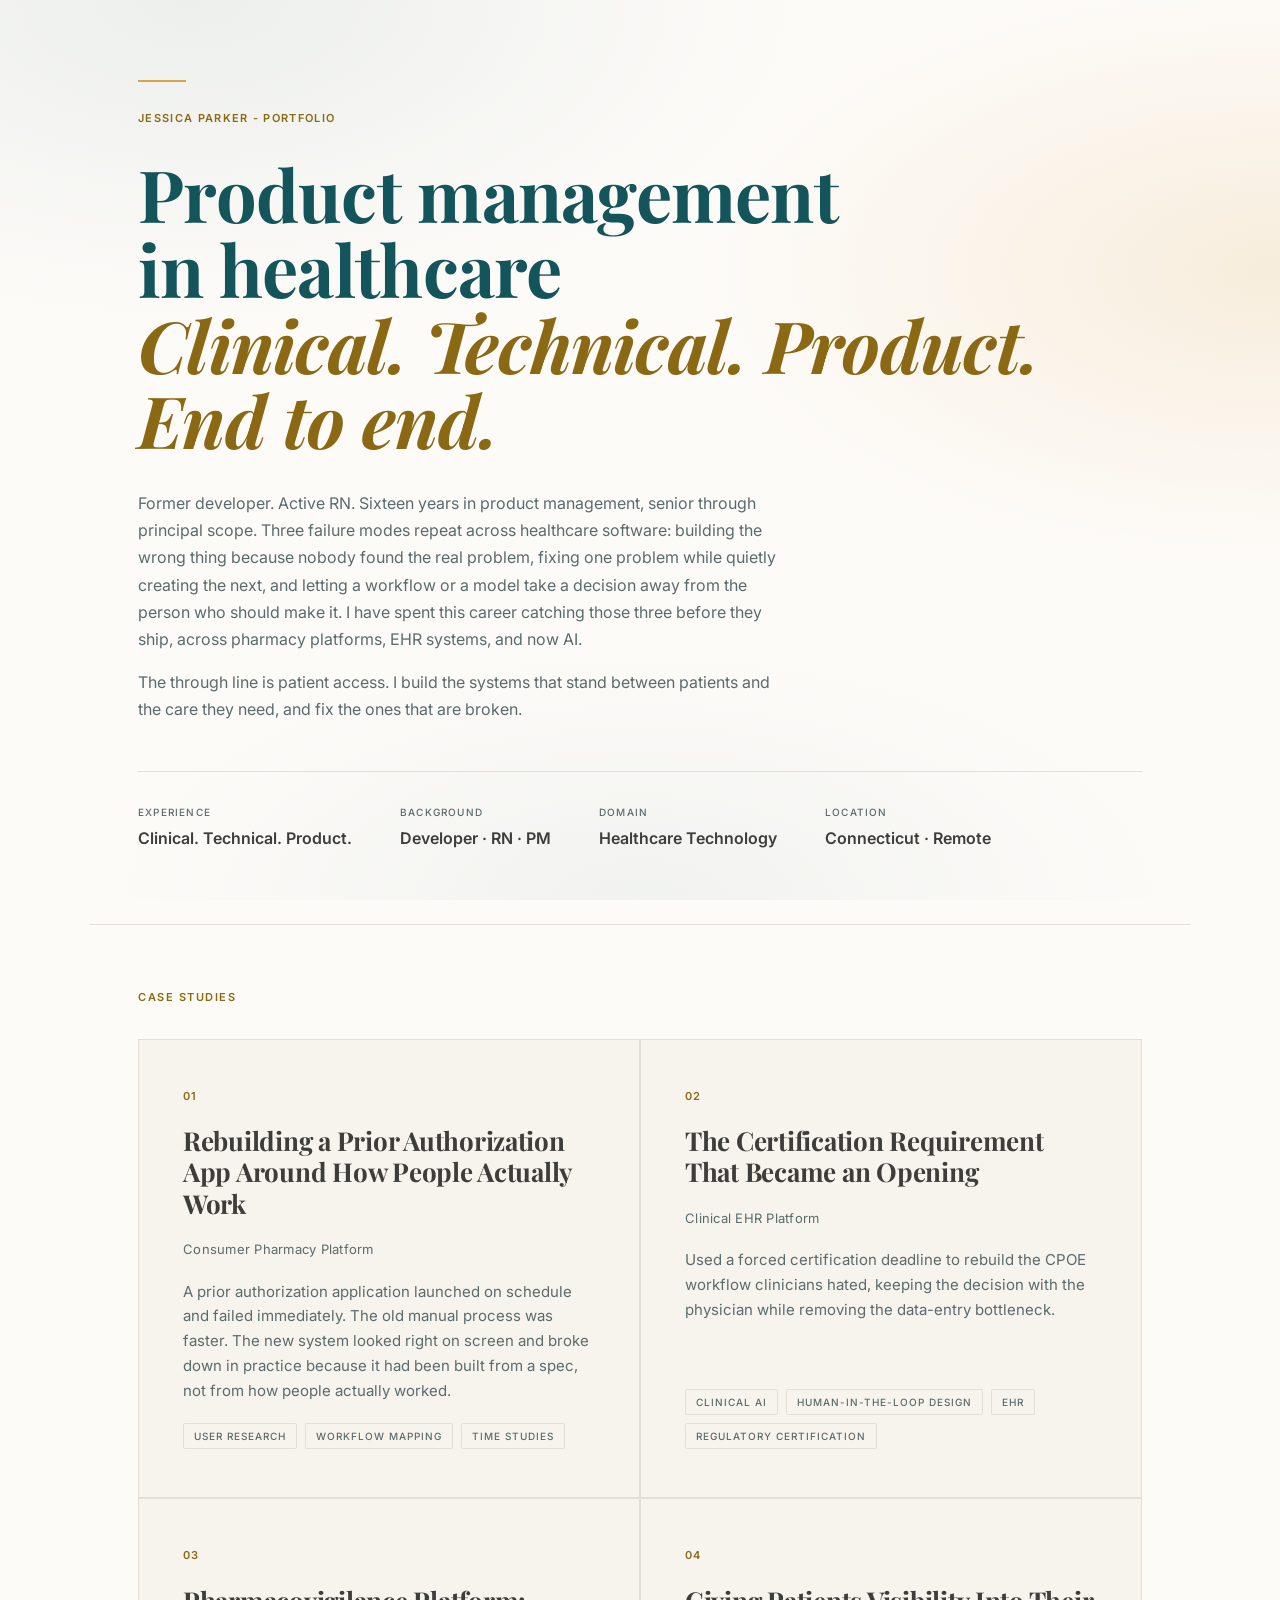
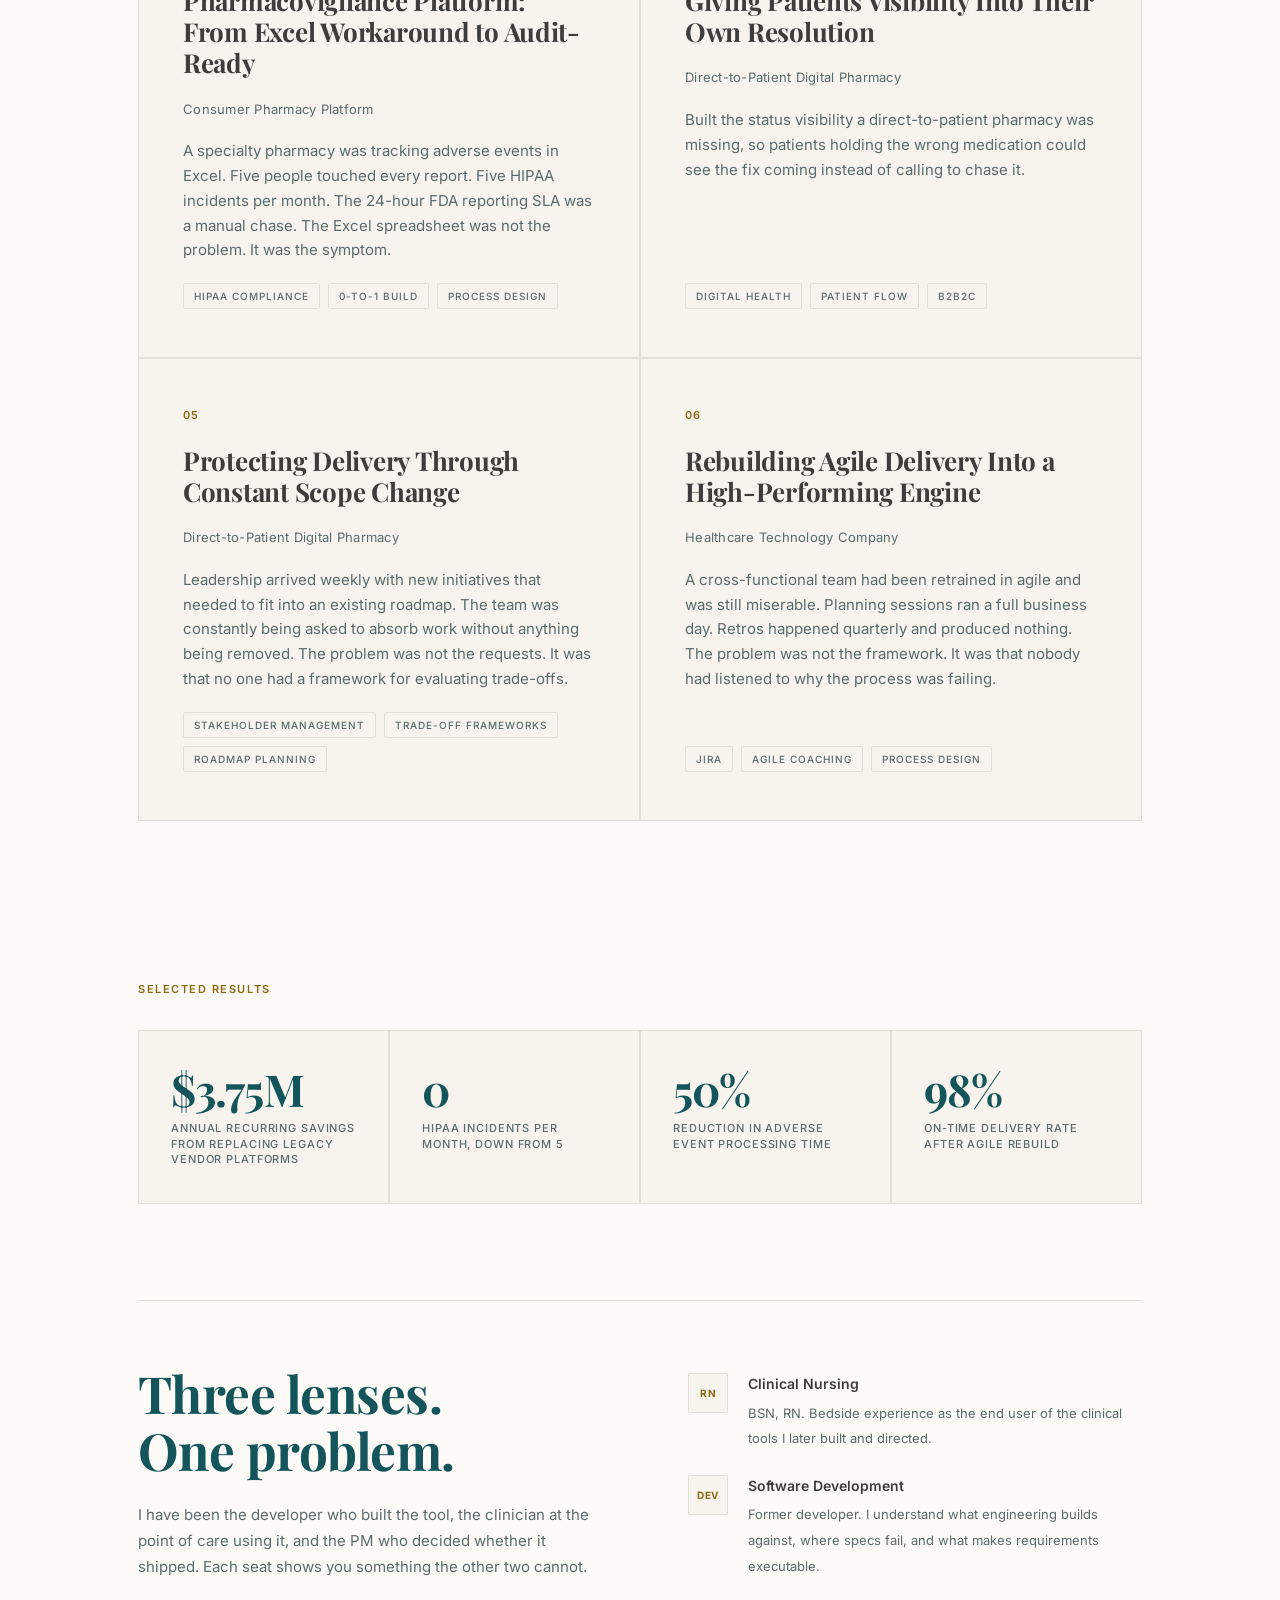
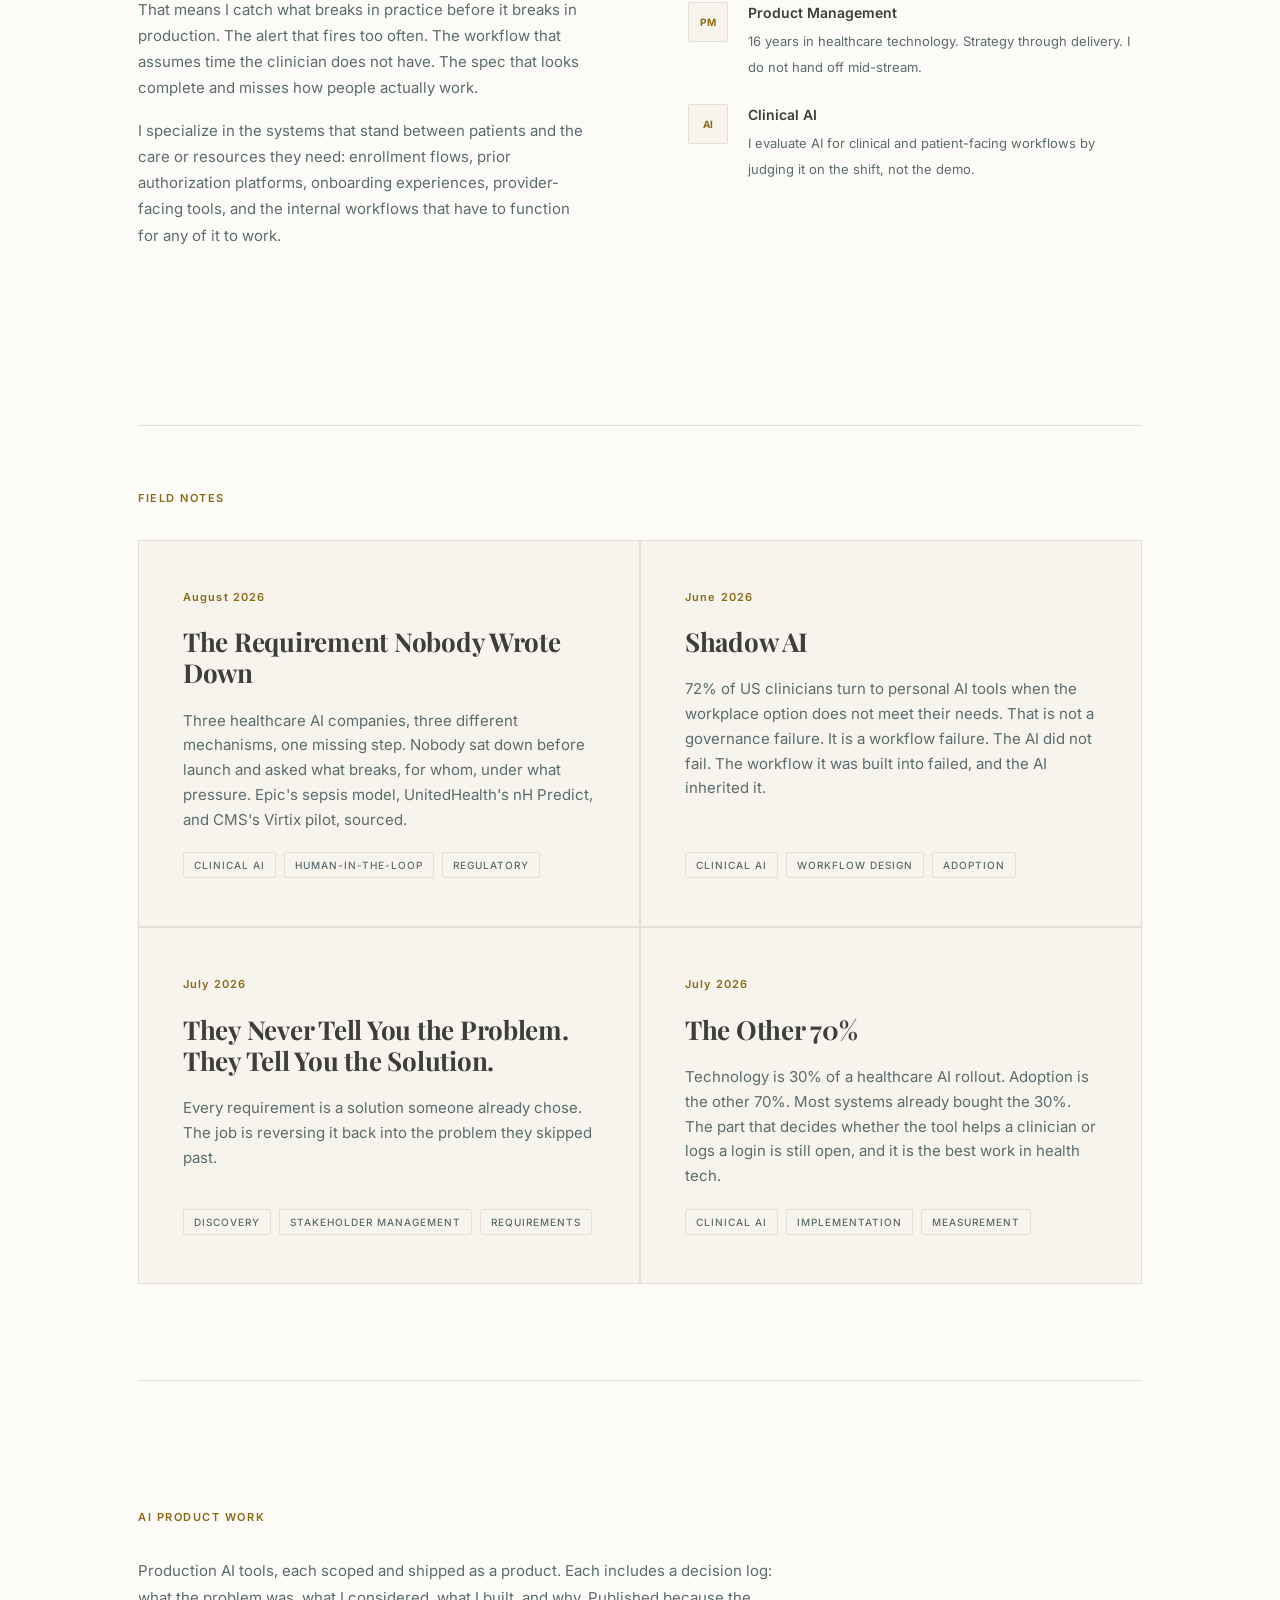
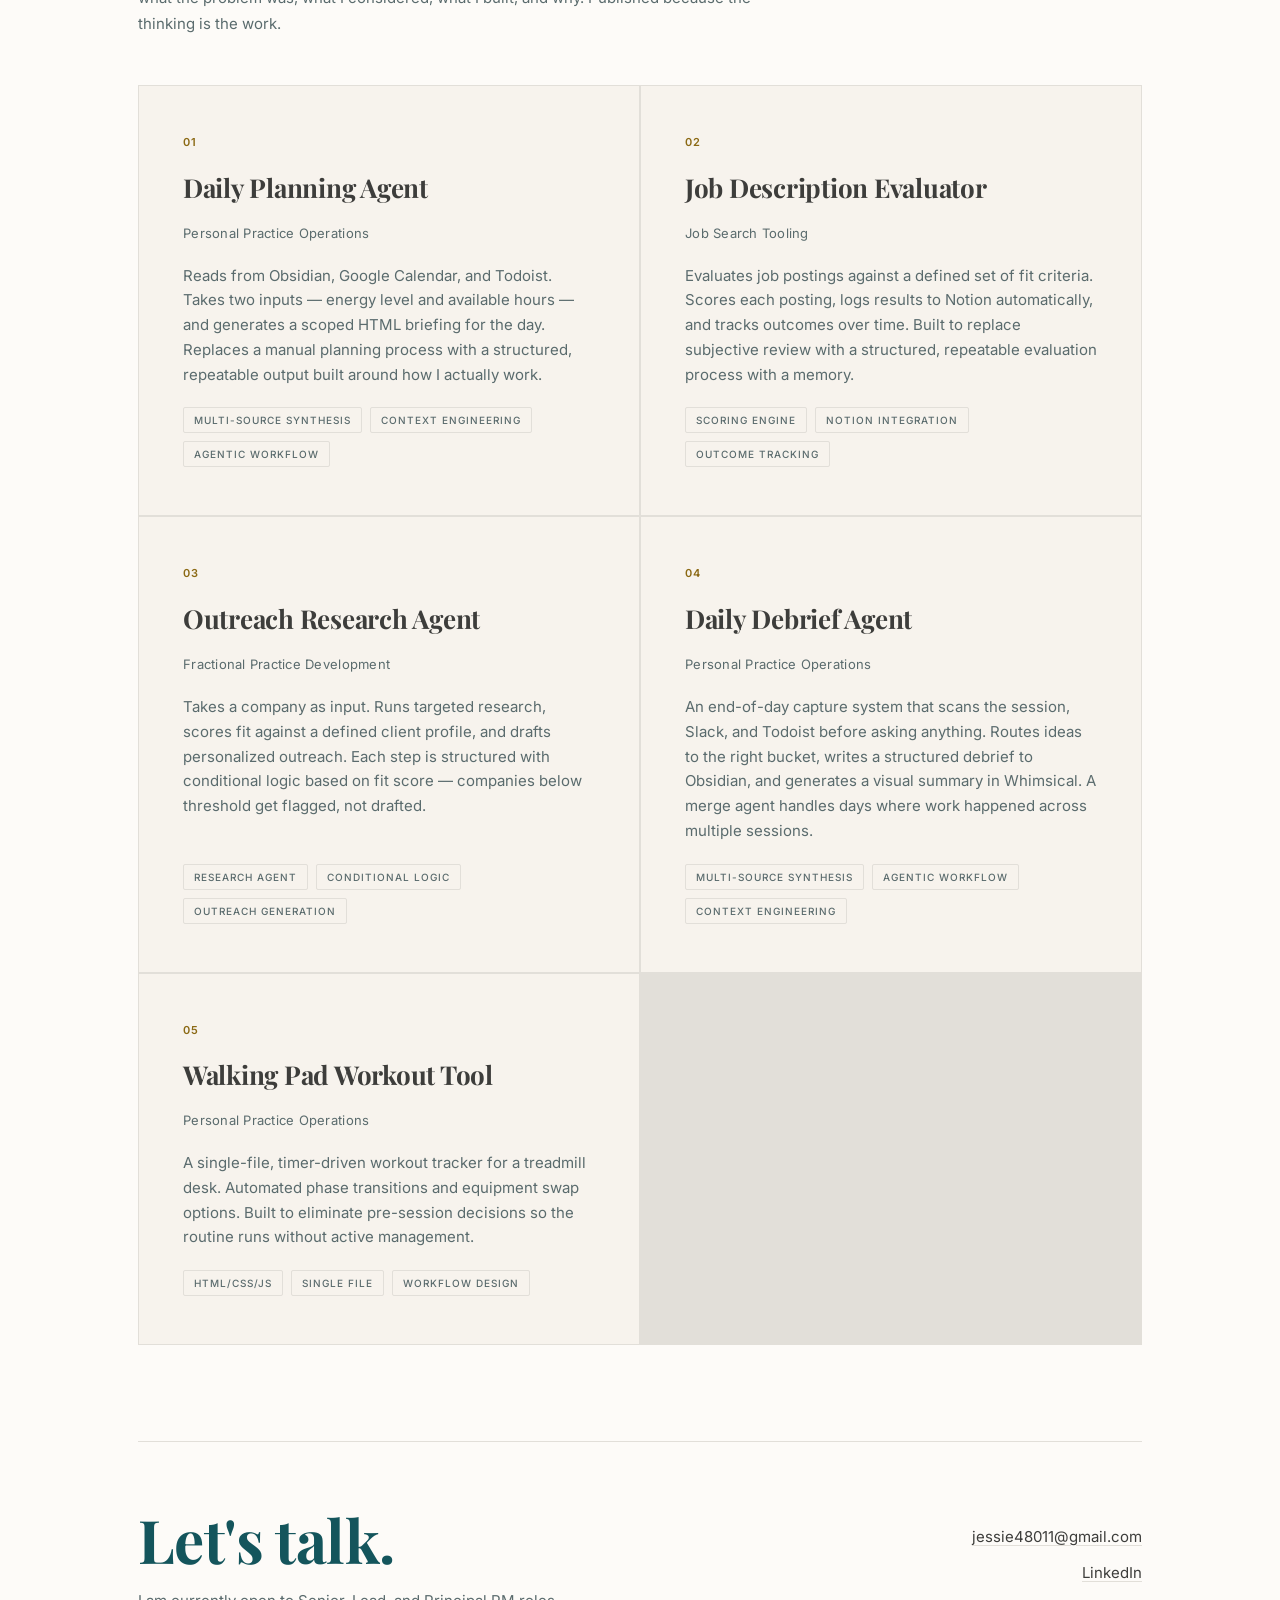
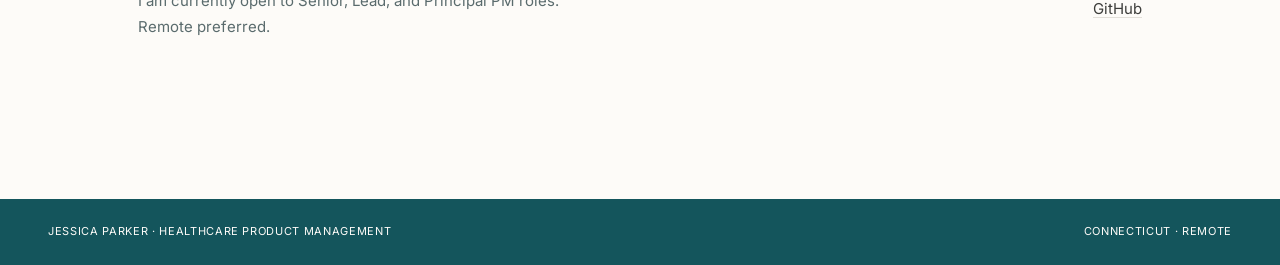
==== index.html @ 16bb17aa "Update index.html" ====
<!DOCTYPE html>
<html lang="en">
<head>
<meta charset="UTF-8">
<meta name="viewport" content="width=device-width, initial-scale=1.0">
<title>Jessica Parker, Product Manager, Healthcare Technology</title>
<link rel="preconnect" href="https://fonts.googleapis.com">
<link rel="stylesheet" href="https://fonts.googleapis.com/css2?family=Playfair+Display:ital,wght@0,400;0,500;0,600;0,700;0,800;1,400;1,700&family=Inter:wght@300;400;500;600&family=DM+Mono:wght@400;500&display=swap">
<style>
  *, *::before, *::after { box-sizing: border-box; margin: 0; padding: 0; }
  :root {
    --font-heading: 'Playfair Display', serif;
    --font-body: 'Inter', sans-serif;
    --font-mono: 'DM Mono', monospace;
    --paper: #FDFBF8;
    --card: #F7F3ED;
    --white: #FFFFFF;
    --ink: #3D3D3B;
    --ink-light: #5A6B6D;
    --primary: #14555C;
    --rule: #E2DFD9;
    --accent: #8B6914;
    --accent-fill: #D9A34A;
    --accent-light: #F5EBD8;
    --accent-foreground: #3D2A08;
  }
  html h1, html h2, html h3, html h4, html h5, html h6 {
    color: var(--primary);
  }
  html { font-size: 16px; scroll-behavior: smooth; }
  body {
    background-color: var(--paper);
    background-image:
      radial-gradient(80% 60% at 15% 0%, rgba(20, 85, 92, 0.07), transparent 60%),
      radial-gradient(70% 50% at 100% 30%, rgba(217, 163, 74, 0.16), transparent 65%),
      radial-gradient(60% 40% at 50% 100%, rgba(20, 85, 92, 0.05), transparent 70%);
    background-attachment: fixed;
    color: var(--ink);
    font-family: var(--font-body);
    font-weight: 400;
    line-height: 1.6;
    -webkit-font-smoothing: antialiased;
  }
  header {
    padding: 80px 48px 72px;
    max-width: 1100px;
    margin: 0 auto;
    border-bottom: 1px solid var(--rule);
  }
  header::before {
    content: '';
    display: block;
    width: 3rem;
    height: 2px;
    background: var(--accent-fill);
    margin-bottom: 1.75rem;
  }
  .header-label {
    font-family: var(--font-body);
    font-size: 11px;
    letter-spacing: 0.12em;
    text-transform: uppercase;
    color: var(--accent);
    margin-bottom: 28px;
    font-weight: 600;
  }
  h1 {
    font-family: var(--font-heading);
    font-size: clamp(42px, 6vw, 72px);
    font-weight: 700;
    line-height: 1.05;
    letter-spacing: -0.01em;
    margin-bottom: 32px;
  }
  h1 em {
    font-style: italic;
    color: var(--accent);
    font-weight: 700;
  }
  .header-body {
    max-width: 640px;
    margin-bottom: 48px;
  }
  .header-body p {
    font-size: 16px;
    line-height: 1.7;
    color: var(--ink-light);
    margin-bottom: 16px;
    font-family: var(--font-body);
    font-weight: 400;
  }
  .header-meta {
    display: flex;
    gap: 48px;
    padding-top: 32px;
    border-top: 1px solid var(--rule);
  }
  .meta-label {
    font-family: var(--font-body);
    font-size: 10px;
    letter-spacing: 0.12em;
    text-transform: uppercase;
    color: var(--ink-light);
    display: block;
    margin-bottom: 6px;
    font-weight: 500;
  }
  .meta-value {
    font-family: var(--font-body);
    font-size: 16px;
    font-weight: 600;
    color: var(--ink);
    display: block;
  }
  main {
    max-width: 1100px;
    margin: 0 auto;
    padding: 0 48px 96px;
  }
  .section-label {
    font-family: var(--font-body);
    font-size: 11px;
    letter-spacing: 0.14em;
    text-transform: uppercase;
    color: var(--accent);
    font-weight: 600;
    padding-top: 64px;
    margin-bottom: 32px;
  }
  .cases {
    display: grid;
    grid-template-columns: 1fr 1fr;
    gap: 2px;
    background: var(--rule);
    border: 1px solid var(--rule);
    margin-bottom: 96px;
  }
  .case-card {
    background: var(--card);
    padding: 48px 44px;
    text-decoration: none;
    color: inherit;
    display: flex;
    flex-direction: column;
    gap: 20px;
    transition: background 0.15s ease, box-shadow 0.15s ease;
    position: relative;
  }
  .case-card:hover {
    background: var(--white);
    box-shadow: 0 4px 24px rgba(20, 85, 92, 0.10);
  }
  .case-number {
    font-family: var(--font-body);
    font-size: 11px;
    color: var(--accent);
    letter-spacing: 0.1em;
    font-weight: 600;
  }
  .case-title {
    font-family: var(--font-heading);
    font-size: 26px;
    font-weight: 700;
    line-height: 1.2;
    letter-spacing: -0.01em;
    color: var(--ink);
  }
  .case-context {
    font-size: 13px;
    color: var(--ink-light);
    font-weight: 400;
    letter-spacing: 0.02em;
    font-family: var(--font-body);
  }
  .case-summary {
    font-size: 15px;
    line-height: 1.65;
    color: var(--ink-light);
    flex: 1;
    font-family: var(--font-body);
  }
  .case-tags {
    display: flex;
    flex-wrap: wrap;
    gap: 8px;
    margin-top: auto;
  }
  .tag {
    font-family: var(--font-body);
    font-size: 10px;
    letter-spacing: 0.1em;
    text-transform: uppercase;
    border: 1px solid var(--rule);
    color: var(--ink-light);
    padding: 4px 10px;
    border-radius: 2px;
    font-weight: 500;
    background: transparent;
  }
  .case-arrow {
    position: absolute;
    bottom: 44px;
    right: 44px;
    font-size: 18px;
    color: var(--accent);
    opacity: 0;
    transition: opacity 0.15s ease;
  }
  .case-card:hover .case-arrow { opacity: 1; }
  .metrics {
    display: grid;
    grid-template-columns: repeat(4, 1fr);
    gap: 2px;
    background: var(--rule);
    border: 1px solid var(--rule);
    margin-bottom: 96px;
  }
  .metric {
    background: var(--card);
    padding: 36px 32px;
  }
  .metric-number {
    font-family: var(--font-heading);
    font-size: 44px;
    font-weight: 700;
    color: var(--primary);
    line-height: 1;
    margin-bottom: 10px;
    letter-spacing: -0.02em;
  }
  .metric-label {
    font-size: 11px;
    color: var(--ink-light);
    text-transform: uppercase;
    letter-spacing: 0.08em;
    line-height: 1.4;
    font-family: var(--font-body);
    font-weight: 500;
  }
  .background {
    display: grid;
    grid-template-columns: 1fr 1fr;
    gap: 96px;
    padding: 64px 0;
    border-top: 1px solid var(--rule);
    margin-bottom: 96px;
  }
  .background-left h2 {
    font-family: var(--font-heading);
    font-size: clamp(32px, 4vw, 52px);
    font-weight: 700;
    line-height: 1.1;
    letter-spacing: -0.01em;
    margin-bottom: 24px;
    color: var(--primary);
  }
  .background-left p {
    font-size: 15px;
    line-height: 1.75;
    color: var(--ink-light);
    margin-bottom: 16px;
    font-family: var(--font-body);
  }
  .background-right {
    display: flex;
    flex-direction: column;
    gap: 24px;
    padding-top: 8px;
  }
  .credential {
    display: flex;
    gap: 20px;
    align-items: flex-start;
  }
  .credential-icon {
    width: 40px;
    height: 40px;
    border: 1px solid var(--rule);
    background: var(--card);
    display: flex;
    align-items: center;
    justify-content: center;
    flex-shrink: 0;
    border-radius: 2px;
  }
  .credential-icon span {
    font-family: var(--font-body);
    font-size: 10px;
    font-weight: 700;
    color: var(--accent);
    letter-spacing: 0.05em;
  }
  .credential-text strong {
    display: block;
    font-size: 14px;
    font-weight: 600;
    margin-bottom: 4px;
    font-family: var(--font-body);
    color: var(--ink);
  }
  .credential-text span {
    font-size: 13px;
    color: var(--ink-light);
    line-height: 1.5;
    font-family: var(--font-body);
  }
  .field-notes {
    border-top: 1px solid var(--rule);
    margin-bottom: 96px;
  }
  .field-note {
    display: grid;
    grid-template-columns: 200px 1fr;
    gap: 64px;
    padding: 48px 0;
    border-bottom: 1px solid var(--rule);
  }
  .field-note-meta { padding-top: 4px; }
  .field-note-title {
    font-family: var(--font-heading);
    font-size: 18px;
    font-weight: 700;
    line-height: 1.3;
    letter-spacing: -0.01em;
    margin-bottom: 12px;
    color: var(--ink);
  }
  .field-note-date {
    font-family: var(--font-body);
    font-size: 10px;
    letter-spacing: 0.08em;
    text-transform: uppercase;
    color: var(--ink-light);
    font-weight: 500;
  }
  .field-note-body p {
    font-size: 15px;
    line-height: 1.75;
    color: var(--ink-light);
    font-family: var(--font-body);
  }
  .field-note-body p + p { margin-top: 14px; }
  .field-note-body p strong { color: var(--ink); font-weight: 600; }
  .field-note-sources {
    margin-top: 28px;
    padding-top: 20px;
    border-top: 1px solid var(--rule);
  }
  .field-note-sources-label {
    font-family: var(--font-body);
    font-size: 10px;
    letter-spacing: 0.08em;
    text-transform: uppercase;
    color: var(--ink-light);
    margin-bottom: 8px;
    font-weight: 500;
  }
  .field-note-sources p {
    font-size: 13px;
    color: var(--ink-light);
    line-height: 1.6;
    font-family: var(--font-body);
  }
  .tag-list {
    display: flex;
    flex-wrap: wrap;
    gap: 8px;
    margin-top: 24px;
  }
  .contact {
    border-top: 1px solid var(--rule);
    padding: 64px 0;
    display: grid;
    grid-template-columns: 1fr 1fr;
    gap: 96px;
  }
  .contact h2 {
    font-family: var(--font-heading);
    font-size: clamp(36px, 5vw, 60px);
    font-weight: 700;
    line-height: 1.1;
    letter-spacing: -0.01em;
    margin-bottom: 16px;
    color: var(--primary);
  }
  .contact p {
    font-size: 15px;
    color: var(--ink-light);
    line-height: 1.7;
    font-family: var(--font-body);
  }
  .contact-links {
    display: flex;
    flex-direction: column;
    gap: 12px;
    justify-content: center;
    align-items: flex-end;
  }
  .contact-links a {
    font-family: var(--font-body);
    font-size: 15px;
    color: var(--ink);
    text-decoration: underline;
    text-underline-offset: 3px;
    text-decoration-color: var(--rule);
    transition: color 0.15s ease, text-decoration-color 0.15s ease;
    font-weight: 400;
  }
  .contact-links a:hover {
    color: var(--primary);
    text-decoration-color: var(--primary);
  }
  footer {
    background: var(--primary);
    color: var(--paper);
    padding: 24px 48px;
    display: flex;
    justify-content: space-between;
    align-items: center;
    font-family: var(--font-body);
    font-size: 11px;
    letter-spacing: 0.06em;
    text-transform: uppercase;
  }
  footer a {
    color: var(--paper);
    text-decoration: none;
    opacity: 0.65;
    transition: opacity 0.15s ease;
  }
  footer a:hover { opacity: 1; }
  @media (max-width: 768px) {
    header { padding: 48px 24px 48px; }
    main { padding: 0 24px 64px; }
    .cases { grid-template-columns: 1fr; }
    .background { grid-template-columns: 1fr; gap: 48px; }
    .metrics { grid-template-columns: repeat(2, 1fr); }
    .field-note { grid-template-columns: 1fr; gap: 24px; }
    .contact { grid-template-columns: 1fr; gap: 32px; }
    .contact-links { align-items: flex-start; }
    .header-meta { flex-wrap: wrap; gap: 24px; }
    footer { flex-direction: column; gap: 12px; text-align: center; }
  }
</style>
</head>
<body>
<header>
  <p class="header-label">Jessica Parker - Portfolio</p>
  <h1>Product management<br>in healthcare<br><em>Clinical. Technical. Product. End to end.</em></h1>
  <div class="header-body">
    <p>Former developer. Active RN. Sixteen years in product management, senior through principal scope. Three failure modes repeat across healthcare software: building the wrong thing because nobody found the real problem, fixing one problem while quietly creating the next, and letting a workflow or a model take a decision away from the person who should make it. I have spent this career catching those three before they ship, across pharmacy platforms, EHR systems, and now AI.</p>
    <p>The through line is patient access. I build the systems that stand between patients and the care they need, and fix the ones that are broken.</p>
  </div>
  <div class="header-meta">
    <div class="meta-item">
      <span class="meta-label">Experience</span>
      <span class="meta-value">Clinical. Technical. Product.</span>
    </div>
    <div class="meta-item">
      <span class="meta-label">Background</span>
      <span class="meta-value">Developer · RN · PM</span>
    </div>
    <div class="meta-item">
      <span class="meta-label">Domain</span>
      <span class="meta-value">Healthcare Technology</span>
    </div>
    <div class="meta-item">
      <span class="meta-label">Location</span>
      <span class="meta-value">Connecticut · Remote</span>
    </div>
  </div>
</header>
<main>
  <p class="section-label">Case Studies</p>
  <div class="cases">
    <a href="cases/launch.html" class="case-card">
      <span class="case-number">01</span>
      <h2 class="case-title">Rebuilding a Prior Authorization App Around How People Actually Work</h2>
      <p class="case-context">Consumer Pharmacy Platform</p>
      <p class="case-summary">A prior authorization application launched on schedule and failed immediately. The old manual process was faster. The new system looked right on screen and broke down in practice because it had been built from a spec, not from how people actually worked.</p>
      <div class="case-tags">
        <span class="tag">User Research</span>
        <span class="tag">Workflow Mapping</span>
        <span class="tag">Time Studies</span>
      </div>
      <span class="case-arrow">→</span>
    </a>
    <a href="cases/opening.html" class="case-card">
      <span class="case-number">02</span>
      <h2 class="case-title">The Certification Requirement That Became an Opening</h2>
      <p class="case-context">Clinical EHR Platform</p>
      <p class="case-summary">Used a forced certification deadline to rebuild the CPOE workflow clinicians hated, keeping the decision with the physician while removing the data-entry bottleneck.</p>
      <div class="case-tags">
        <span class="tag">Clinical AI</span>
        <span class="tag">Human-in-the-Loop Design</span>
        <span class="tag">EHR</span>
        <span class="tag">Regulatory Certification</span>
      </div>
      <span class="case-arrow">→</span>
    </a>
    <a href="cases/pharmacovigilance.html" class="case-card">
      <span class="case-number">03</span>
      <h2 class="case-title">Pharmacovigilance Platform: From Excel Workaround to Audit-Ready</h2>
      <p class="case-context">Consumer Pharmacy Platform</p>
      <p class="case-summary">A specialty pharmacy was tracking adverse events in Excel. Five people touched every report. Five HIPAA incidents per month. The 24-hour FDA reporting SLA was a manual chase. The Excel spreadsheet was not the problem. It was the symptom.</p>
      <div class="case-tags">
        <span class="tag">HIPAA Compliance</span>
        <span class="tag">0-to-1 Build</span>
        <span class="tag">Process Design</span>
      </div>
      <span class="case-arrow">→</span>
    </a>
    <a href="cases/call.html" class="case-card">
      <span class="case-number">04</span>
      <h2 class="case-title">Giving Patients Visibility Into Their Own Resolution</h2>
      <p class="case-context">Direct-to-Patient Digital Pharmacy</p>
      <p class="case-summary">Built the status visibility a direct-to-patient pharmacy was missing, so patients holding the wrong medication could see the fix coming instead of calling to chase it.</p>
      <div class="case-tags">
        <span class="tag">Digital Health</span>
        <span class="tag">Patient Flow</span>
        <span class="tag">B2B2C</span>
      </div>
      <span class="case-arrow">→</span>
    </a>
    <a href="cases/chaos.html" class="case-card">
      <span class="case-number">05</span>
      <h2 class="case-title">Protecting Delivery Through Constant Scope Change</h2>
      <p class="case-context">Direct-to-Patient Digital Pharmacy</p>
      <p class="case-summary">Leadership arrived weekly with new initiatives that needed to fit into an existing roadmap. The team was constantly being asked to absorb work without anything being removed. The problem was not the requests. It was that no one had a framework for evaluating trade-offs.</p>
      <div class="case-tags">
        <span class="tag">Stakeholder Management</span>
        <span class="tag">Trade-off Frameworks</span>
        <span class="tag">Roadmap Planning</span>
      </div>
      <span class="case-arrow">→</span>
    </a>
    <a href="cases/agile.html" class="case-card">
      <span class="case-number">06</span>
      <h2 class="case-title">Rebuilding Agile Delivery Into a High-Performing Engine</h2>
      <p class="case-context">Healthcare Technology Company</p>
      <p class="case-summary">A cross-functional team had been retrained in agile and was still miserable. Planning sessions ran a full business day. Retros happened quarterly and produced nothing. The problem was not the framework. It was that nobody had listened to why the process was failing.</p>
      <div class="case-tags">
        <span class="tag">Jira</span>
        <span class="tag">Agile Coaching</span>
        <span class="tag">Process Design</span>
      </div>
      <span class="case-arrow">→</span>
    </a>
  </div>
  <p class="section-label">Selected Results</p>
  <div class="metrics">
    <div class="metric">
      <div class="metric-number">$3.75M</div>
      <div class="metric-label">Annual recurring savings from replacing legacy vendor platforms</div>
    </div>
    <div class="metric">
      <div class="metric-number">0</div>
      <div class="metric-label">HIPAA incidents per month, down from 5</div>
    </div>
    <div class="metric">
      <div class="metric-number">50%</div>
      <div class="metric-label">Reduction in adverse event processing time</div>
    </div>
    <div class="metric">
      <div class="metric-number">98%</div>
      <div class="metric-label">On-time delivery rate after agile rebuild</div>
    </div>
  </div>
  <div class="background">
    <div class="background-left">
      <h2>Three lenses.<br>One problem.</h2>
      <p>I have been the developer who built the tool, the clinician at the point of care using it, and the PM who decided whether it shipped. Each seat shows you something the other two cannot.</p>
      <p>That means I catch what breaks in practice before it breaks in production. The alert that fires too often. The workflow that assumes time the clinician does not have. The spec that looks complete and misses how people actually work.</p>
      <p>I specialize in the systems that stand between patients and the care or resources they need: enrollment flows, prior authorization platforms, onboarding experiences, provider-facing tools, and the internal workflows that have to function for any of it to work.</p>
    </div>
    <div class="background-right">
      <div class="credential">
        <div class="credential-icon"><span>RN</span></div>
        <div class="credential-text">
          <strong>Clinical Nursing</strong>
          <span>BSN, RN. Bedside experience as the end user of the clinical tools I later built and directed.</span>
        </div>
      </div>
      <div class="credential">
        <div class="credential-icon"><span>DEV</span></div>
        <div class="credential-text">
          <strong>Software Development</strong>
          <span>Former developer. I understand what engineering builds against, where specs fail, and what makes requirements executable.</span>
        </div>
      </div>
      <div class="credential">
        <div class="credential-icon"><span>PM</span></div>
        <div class="credential-text">
          <strong>Product Management</strong>
          <span>16 years in healthcare technology. Strategy through delivery. I do not hand off mid-stream.</span>
        </div>
      </div>
      <div class="credential">
        <div class="credential-icon"><span>AI</span></div>
        <div class="credential-text">
          <strong>Clinical AI</strong>
          <span>I evaluate AI for clinical and patient-facing workflows by judging it on the shift, not the demo.</span>
        </div>
      </div>
    </div>
  </div>
  <div class="field-notes" id="field-notes">
    <p class="section-label">Field Notes</p>
    <div class="cases">
      <a href="notes/requirement-nobody-wrote-down.html" class="case-card">
        <span class="case-number">August 2026</span>
        <h2 class="case-title">The Requirement Nobody Wrote Down</h2>
        <p class="case-summary">Three healthcare AI companies, three different mechanisms, one missing step. Nobody sat down before launch and asked what breaks, for whom, under what pressure. Epic's sepsis model, UnitedHealth's nH Predict, and CMS's Virtix pilot, sourced.</p>
        <div class="case-tags">
          <span class="tag">Clinical AI</span>
          <span class="tag">Human-in-the-Loop</span>
          <span class="tag">Regulatory</span>
        </div>
        <span class="case-arrow">→</span>
      </a>
      <a href="notes/shadow-ai.html" class="case-card">
        <span class="case-number">June 2026</span>
        <h2 class="case-title">Shadow AI</h2>
        <p class="case-summary">72% of US clinicians turn to personal AI tools when the workplace option does not meet their needs. That is not a governance failure. It is a workflow failure. The AI did not fail. The workflow it was built into failed, and the AI inherited it.</p>
        <div class="case-tags">
          <span class="tag">Clinical AI</span>
          <span class="tag">Workflow Design</span>
          <span class="tag">Adoption</span>
        </div>
        <span class="case-arrow">→</span>
      </a>
      <a href="notes/problem.html" class="case-card">
        <span class="case-number">July 2026</span>
        <h2 class="case-title">They Never Tell You the Problem. They Tell You the Solution.</h2>
        <p class="case-summary">Every requirement is a solution someone already chose. The job is reversing it back into the problem they skipped past.</p>
        <div class="case-tags">
          <span class="tag">Discovery</span>
          <span class="tag">Stakeholder Management</span>
          <span class="tag">Requirements</span>
        </div>
        <span class="case-arrow">→</span>
      </a>
      <a href="notes/seventy-percent.html" class="case-card">
        <span class="case-number">July 2026</span>
        <h2 class="case-title">The Other 70%</h2>
        <p class="case-summary">Technology is 30% of a healthcare AI rollout. Adoption is the other 70%. Most systems already bought the 30%. The part that decides whether the tool helps a clinician or logs a login is still open, and it is the best work in health tech.</p>
        <div class="case-tags">
          <span class="tag">Clinical AI</span>
          <span class="tag">Implementation</span>
          <span class="tag">Measurement</span>
        </div>
        <span class="case-arrow">→</span>
      </a>
    </div>
  </div>
  <div style="border-top: 1px solid var(--rule); padding-top: 64px; margin-bottom: 96px;">
    <p class="section-label">AI Product Work</p>
    <p style="font-size: 15px; line-height: 1.75; color: var(--ink-light); max-width: 640px; margin-bottom: 48px; font-family: var(--font-body);">Production AI tools, each scoped and shipped as a product. Each includes a decision log: what the problem was, what I considered, what I built, and why. Published because the thinking is the work.</p>
    <div class="cases">
      <a href="https://github.com/jparkerpm-cmyk/jessica-parker-ai-pm/tree/main/squirrel's-desk-daily-planning-agent" class="case-card" target="_blank">
        <span class="case-number">01</span>
        <h2 class="case-title">Daily Planning Agent</h2>
        <p class="case-context">Personal Practice Operations</p>
        <p class="case-summary">Reads from Obsidian, Google Calendar, and Todoist. Takes two inputs — energy level and available hours — and generates a scoped HTML briefing for the day. Replaces a manual planning process with a structured, repeatable output built around how I actually work.</p>
        <div class="case-tags">
          <span class="tag">Multi-source Synthesis</span>
          <span class="tag">Context Engineering</span>
          <span class="tag">Agentic Workflow</span>
        </div>
        <span class="case-arrow">→</span>
      </a>
      <a href="https://github.com/jparkerpm-cmyk/jessica-parker-ai-pm/tree/main/jd-triage" class="case-card" target="_blank">
        <span class="case-number">02</span>
        <h2 class="case-title">Job Description Evaluator</h2>
        <p class="case-context">Job Search Tooling</p>
        <p class="case-summary">Evaluates job postings against a defined set of fit criteria. Scores each posting, logs results to Notion automatically, and tracks outcomes over time. Built to replace subjective review with a structured, repeatable evaluation process with a memory.</p>
        <div class="case-tags">
          <span class="tag">Scoring Engine</span>
          <span class="tag">Notion Integration</span>
          <span class="tag">Outcome Tracking</span>
        </div>
        <span class="case-arrow">→</span>
      </a>
      <a href="https://github.com/jparkerpm-cmyk/jessica-parker-ai-pm/tree/main/parker-pm-outreach-agent" class="case-card" target="_blank">
        <span class="case-number">03</span>
        <h2 class="case-title">Outreach Research Agent</h2>
        <p class="case-context">Fractional Practice Development</p>
        <p class="case-summary">Takes a company as input. Runs targeted research, scores fit against a defined client profile, and drafts personalized outreach. Each step is structured with conditional logic based on fit score — companies below threshold get flagged, not drafted.</p>
        <div class="case-tags">
          <span class="tag">Research Agent</span>
          <span class="tag">Conditional Logic</span>
          <span class="tag">Outreach Generation</span>
        </div>
        <span class="case-arrow">→</span>
      </a>
      <a href="https://github.com/jparkerpm-cmyk/jessica-parker-ai-pm/tree/main/daily-debrief-agent" class="case-card" target="_blank">
        <span class="case-number">04</span>
        <h2 class="case-title">Daily Debrief Agent</h2>
        <p class="case-context">Personal Practice Operations</p>
        <p class="case-summary">An end-of-day capture system that scans the session, Slack, and Todoist before asking anything. Routes ideas to the right bucket, writes a structured debrief to Obsidian, and generates a visual summary in Whimsical. A merge agent handles days where work happened across multiple sessions.</p>
        <div class="case-tags">
          <span class="tag">Multi-source Synthesis</span>
          <span class="tag">Agentic Workflow</span>
          <span class="tag">Context Engineering</span>
        </div>
        <span class="case-arrow">→</span>
      </a>
      <a href="https://claude.ai/public/artifacts/f4637fa1-86b8-499b-a683-68ba5047c889" class="case-card" target="_blank">
        <span class="case-number">05</span>
        <h2 class="case-title">Walking Pad Workout Tool</h2>
        <p class="case-context">Personal Practice Operations</p>
        <p class="case-summary">A single-file, timer-driven workout tracker for a treadmill desk. Automated phase transitions and equipment swap options. Built to eliminate pre-session decisions so the routine runs without active management.</p>
        <div class="case-tags">
          <span class="tag">HTML/CSS/JS</span>
          <span class="tag">Single File</span>
          <span class="tag">Workflow Design</span>
        </div>
        <span class="case-arrow">→</span>
      </a>
    </div>
  </div>
  <div class="contact">
    <div>
      <h2>Let's talk.</h2>
      <p>I am currently open to Senior, Lead, and Principal PM roles. Remote preferred.</p>
    </div>
    <div class="contact-links">
      <a href="mailto:jessie48011@gmail.com" class="contact-link">jessie48011@gmail.com</a>
      <a href="https://linkedin.com/in/jessicaparkerpm" class="contact-link" target="_blank">LinkedIn</a>
      <a href="https://github.com/jparkerpm-cmyk/jessica-parker-portfolio" class="contact-link" target="_blank">GitHub</a>
    </div>
  </div>
</main>
<footer>
  <span>Jessica Parker · Healthcare Product Management</span>
  <span>Connecticut · Remote</span>
</footer>
</body>
</html>
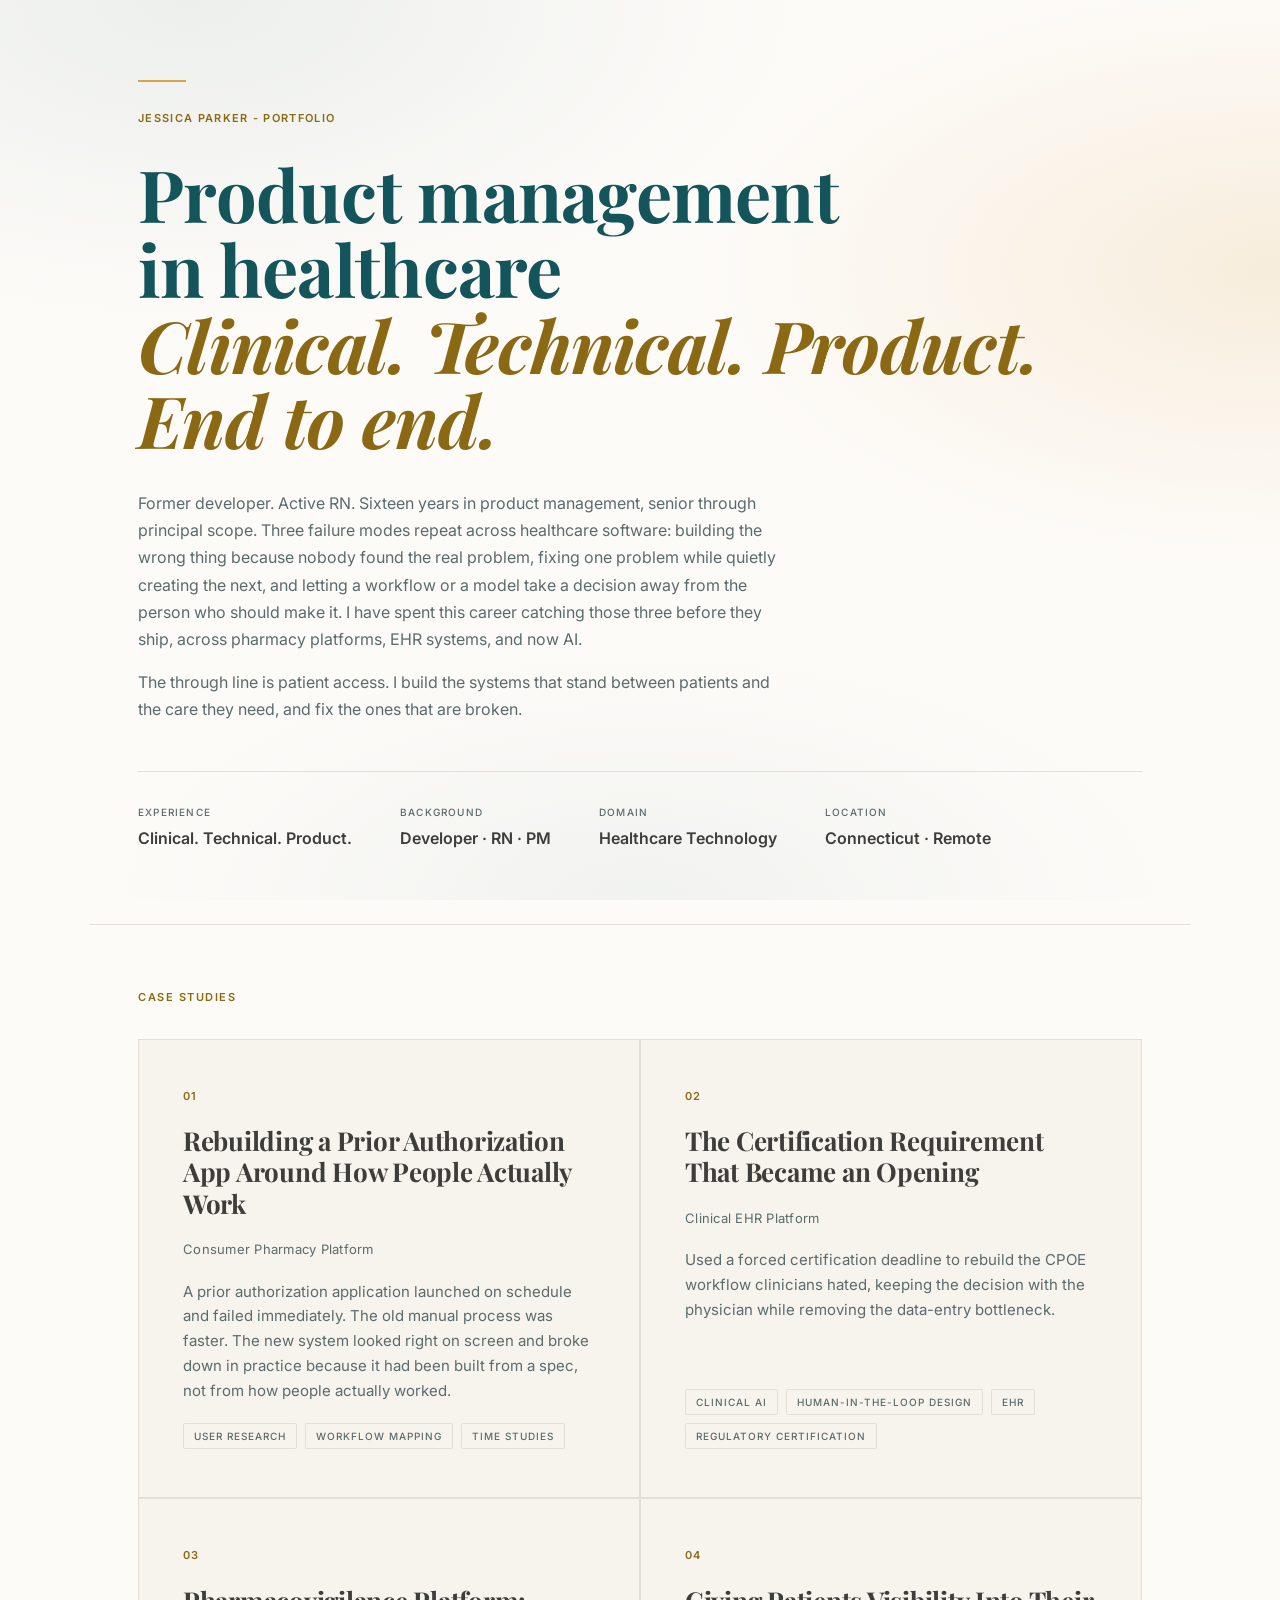
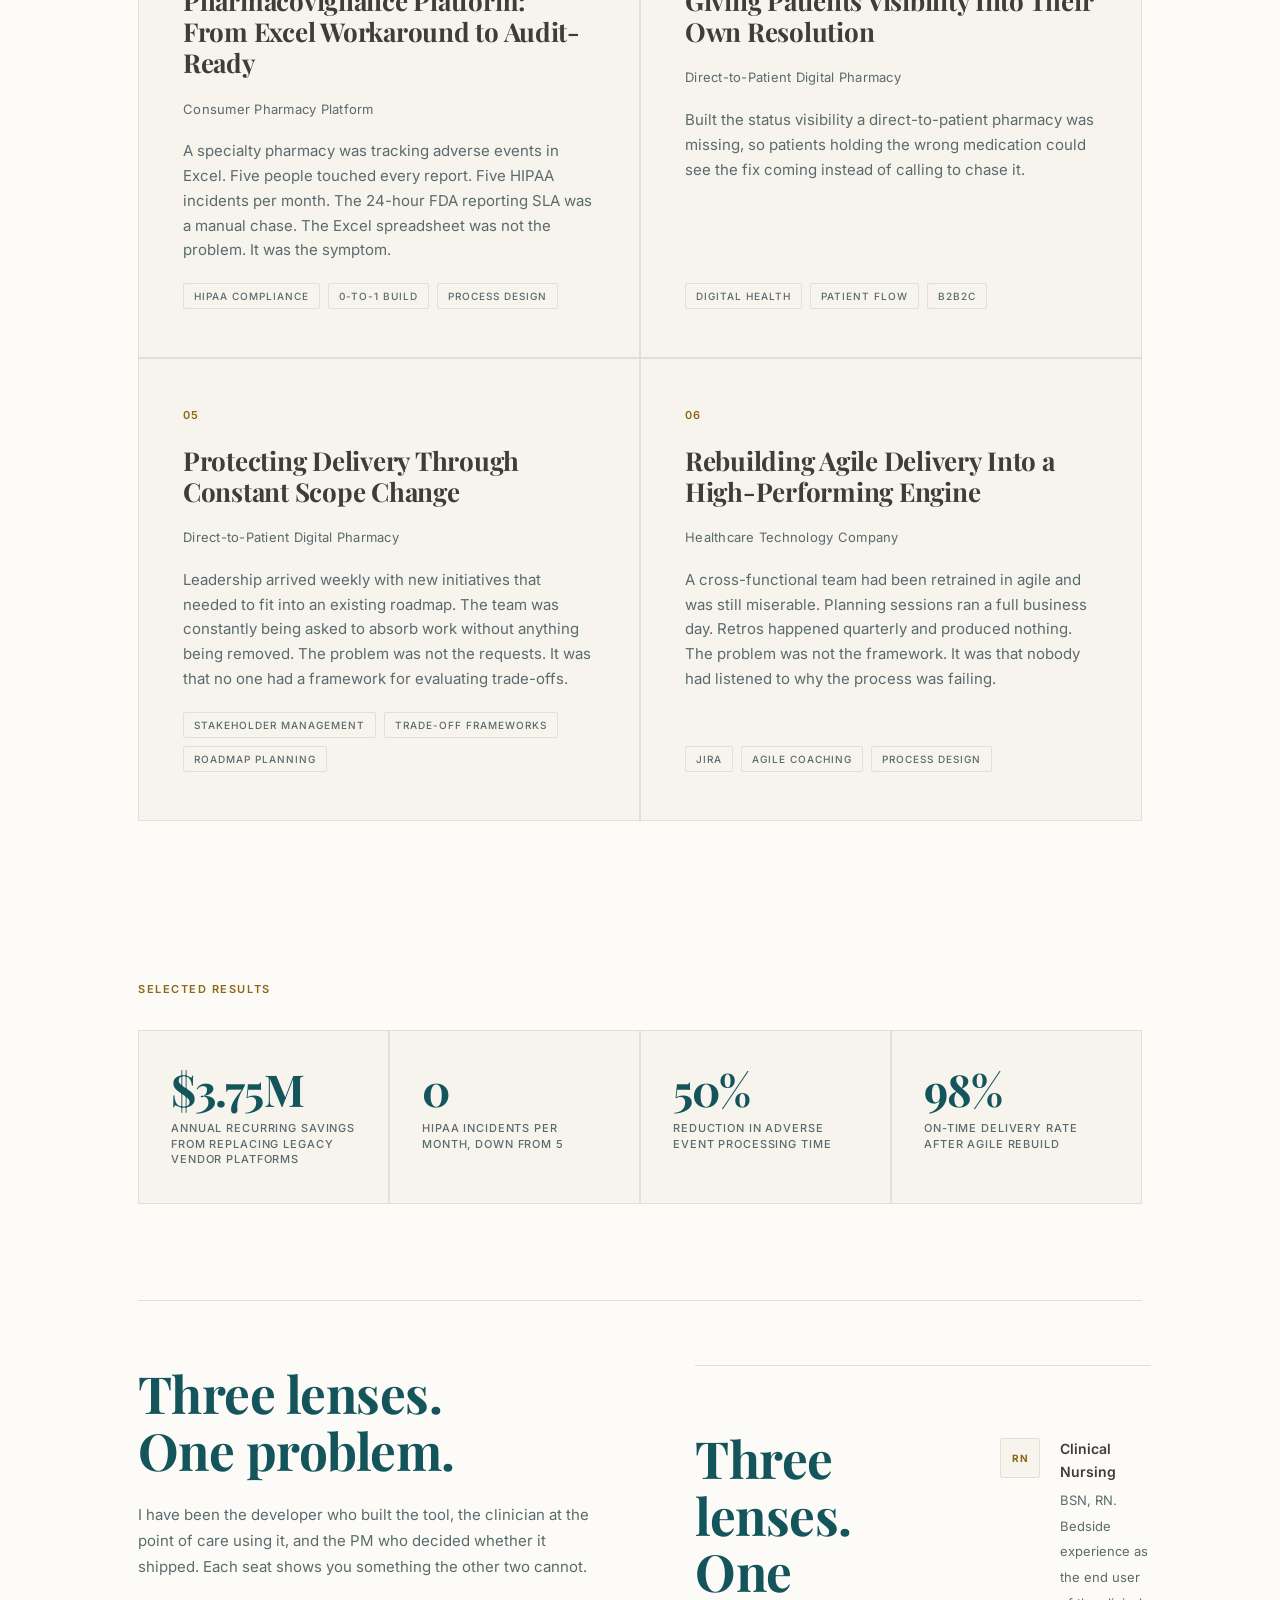
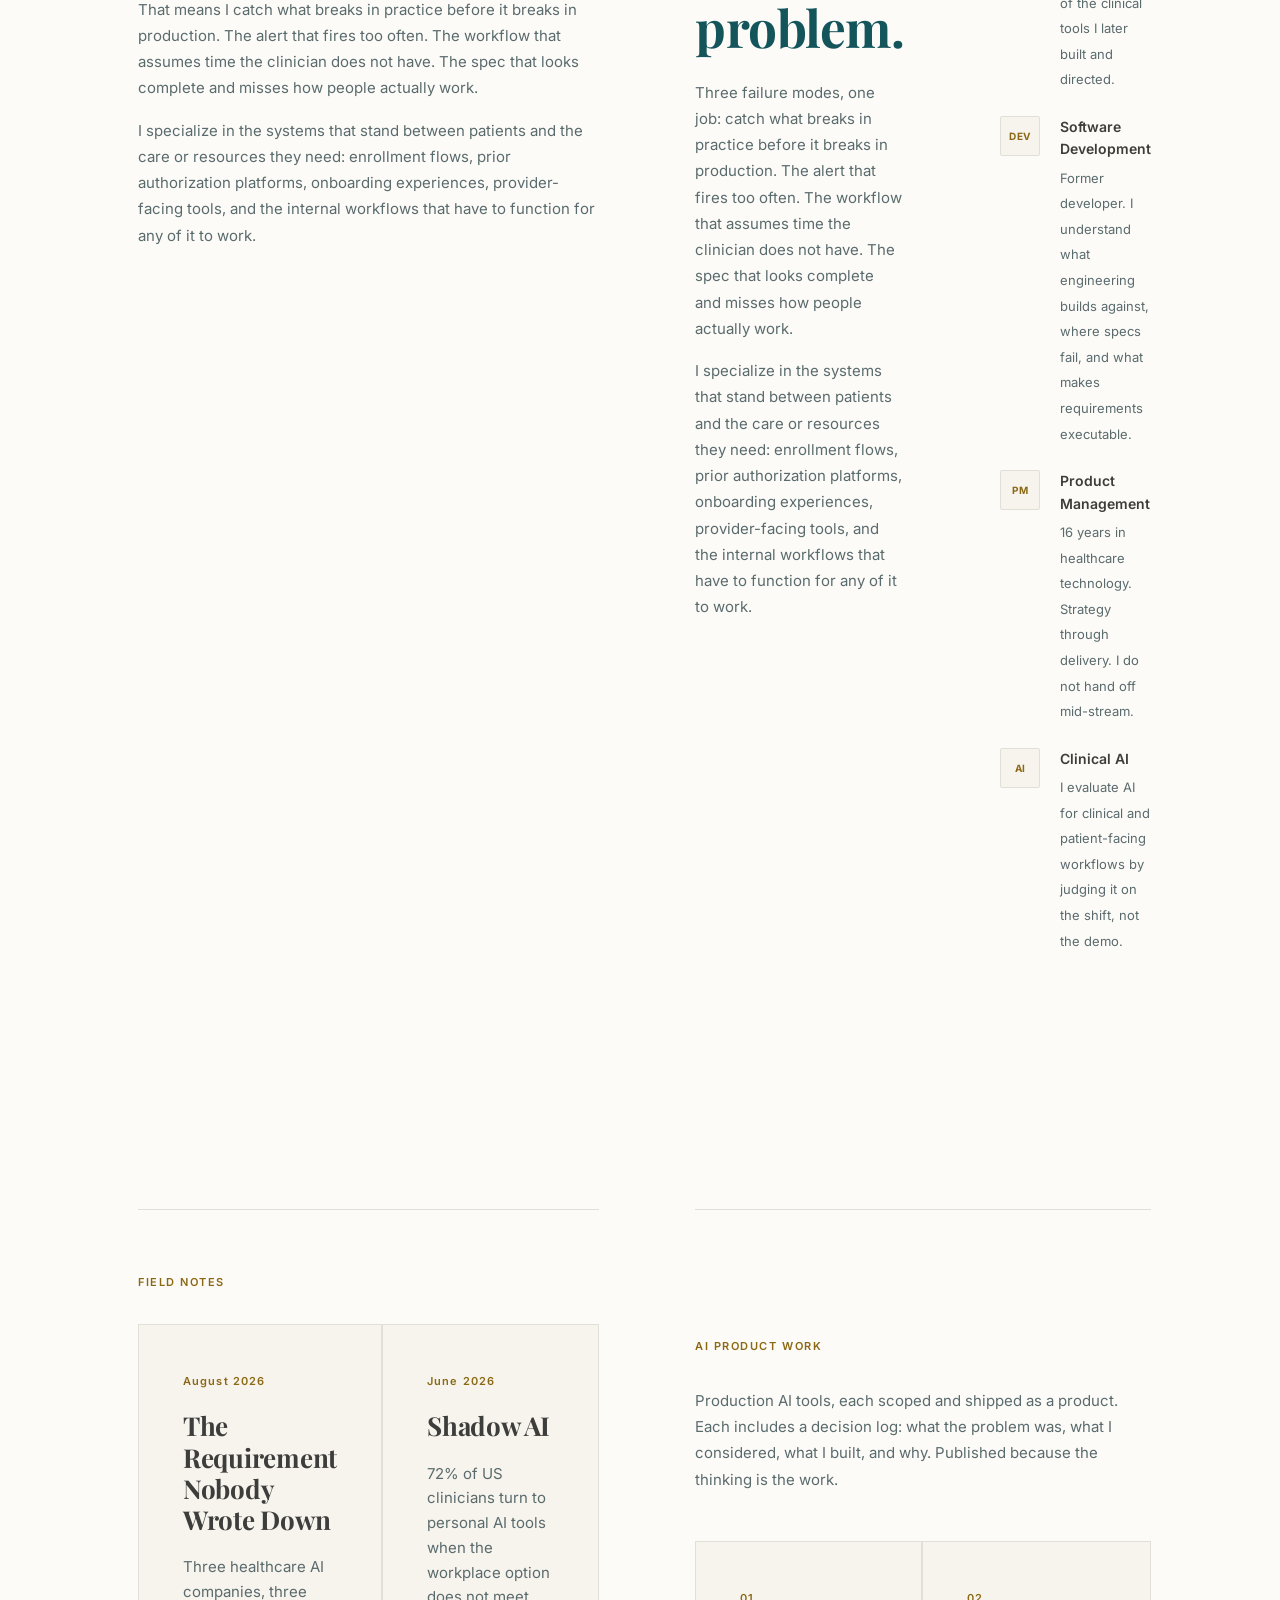
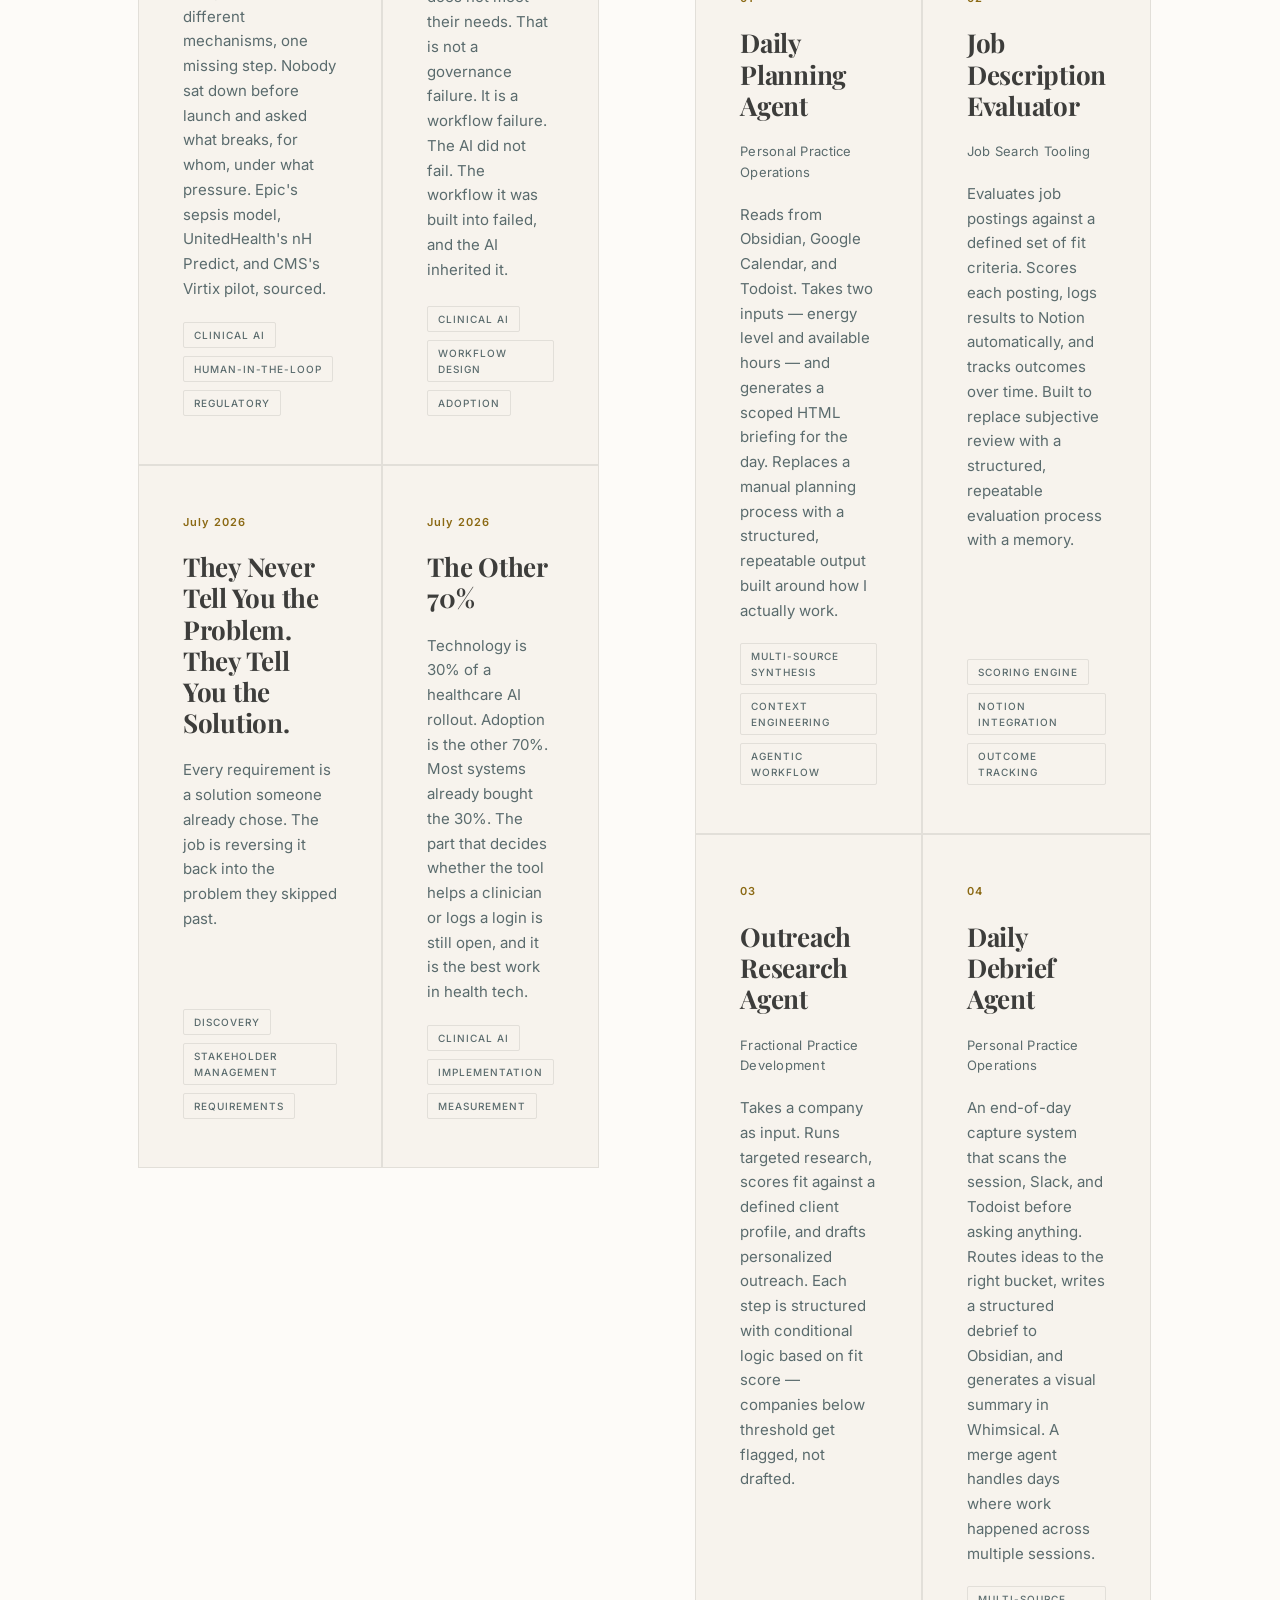
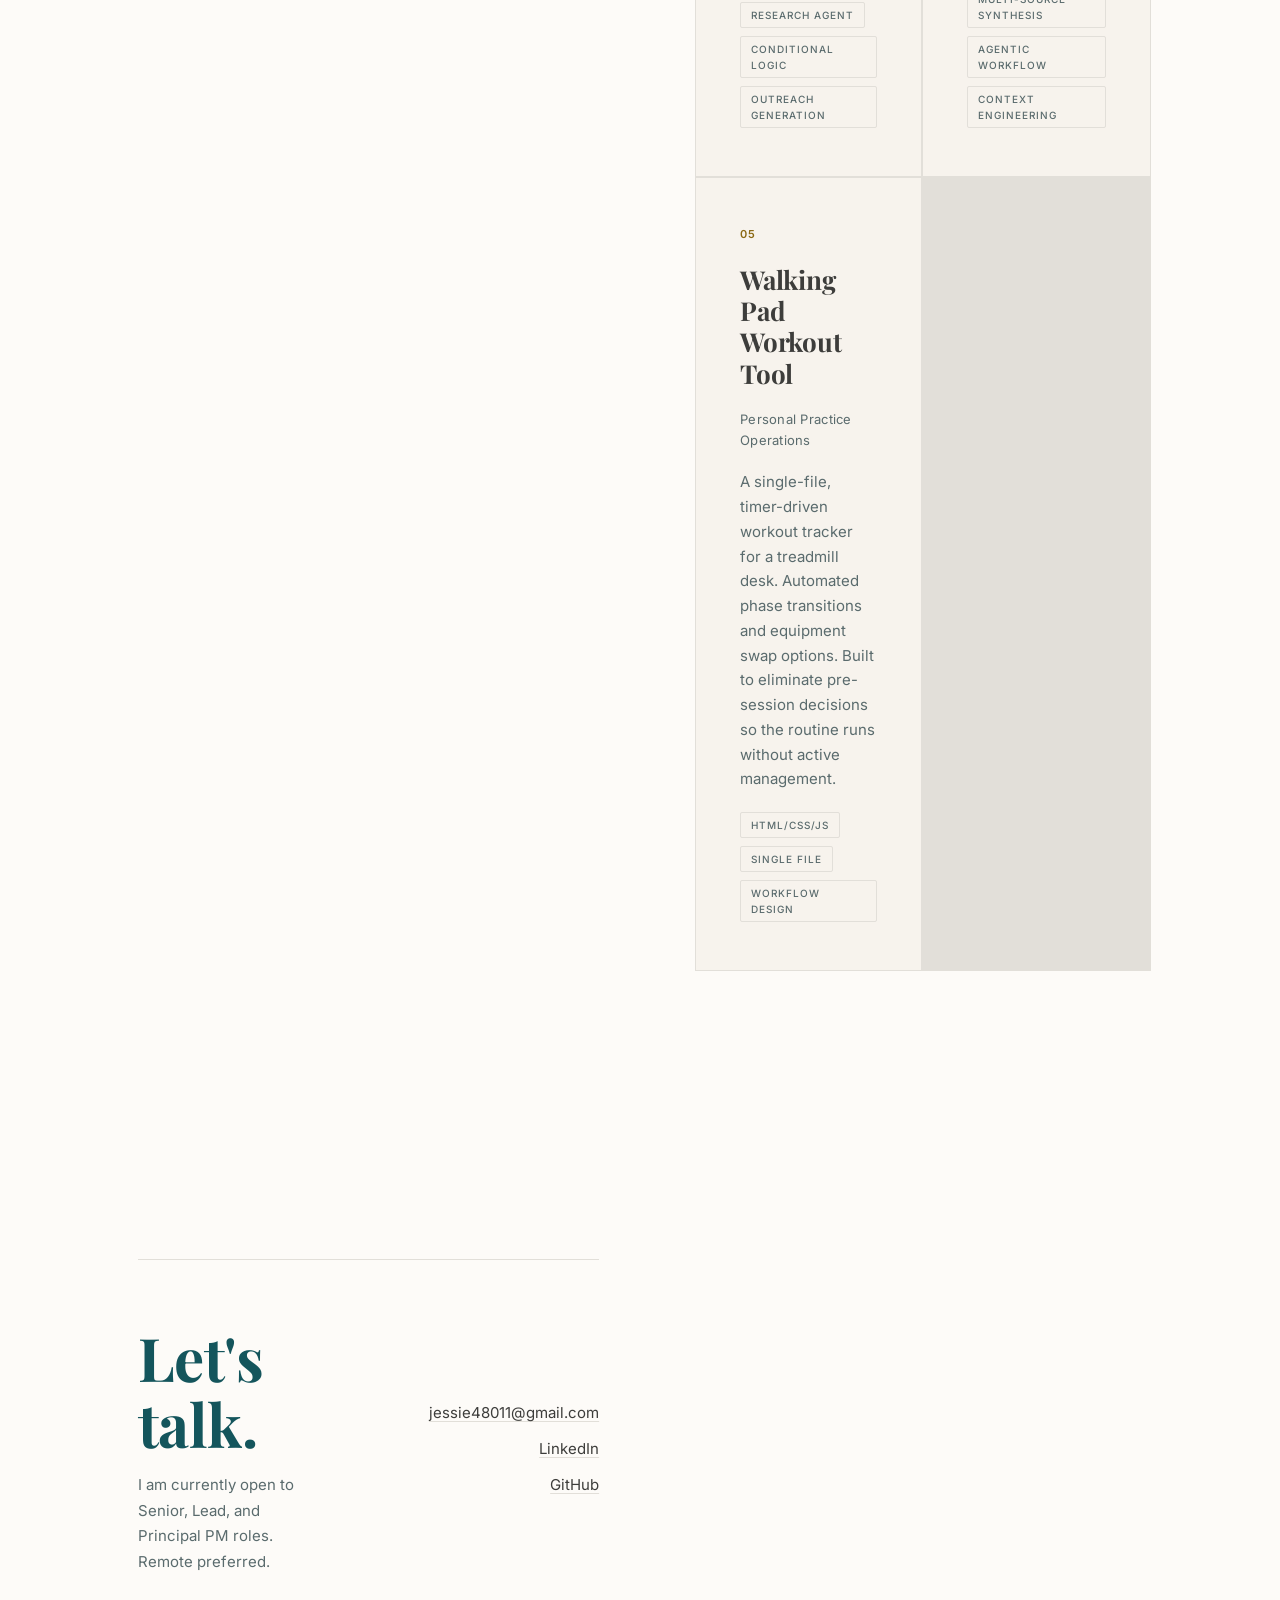
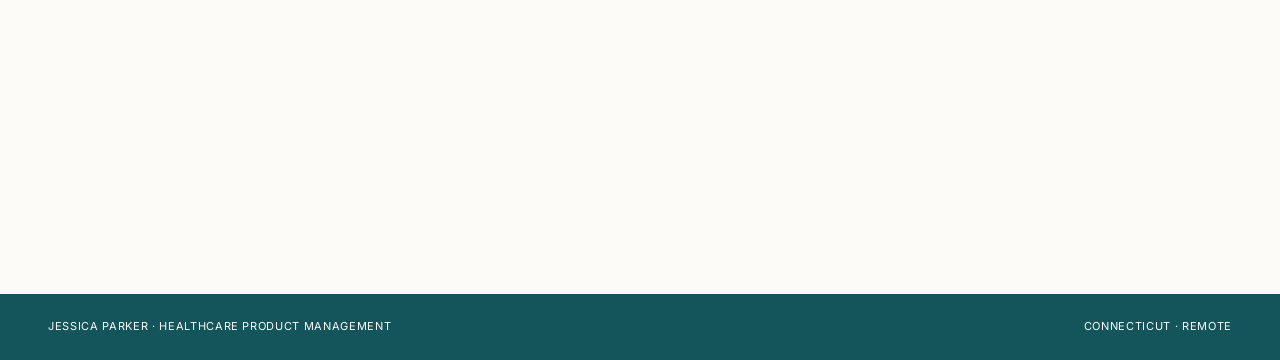
==== commit cc1ad67e: "Update index.html" ====
--- a/index.html
+++ b/index.html
@@ -573,6 +573,12 @@
       <p>That means I catch what breaks in practice before it breaks in production. The alert that fires too often. The workflow that assumes time the clinician does not have. The spec that looks complete and misses how people actually work.</p>
       <p>I specialize in the systems that stand between patients and the care or resources they need: enrollment flows, prior authorization platforms, onboarding experiences, provider-facing tools, and the internal workflows that have to function for any of it to work.</p>
     </div>
+<div class="background">
+    <div class="background-left">
+      <h2>Three lenses.<br>One problem.</h2>
+      <p>Three failure modes, one job: catch what breaks in practice before it breaks in production. The alert that fires too often. The workflow that assumes time the clinician does not have. The spec that looks complete and misses how people actually work.</p>
+      <p>I specialize in the systems that stand between patients and the care or resources they need: enrollment flows, prior authorization platforms, onboarding experiences, provider-facing tools, and the internal workflows that have to function for any of it to work.</p>
+    </div>
     <div class="background-right">
       <div class="credential">
         <div class="credential-icon"><span>RN</span></div>
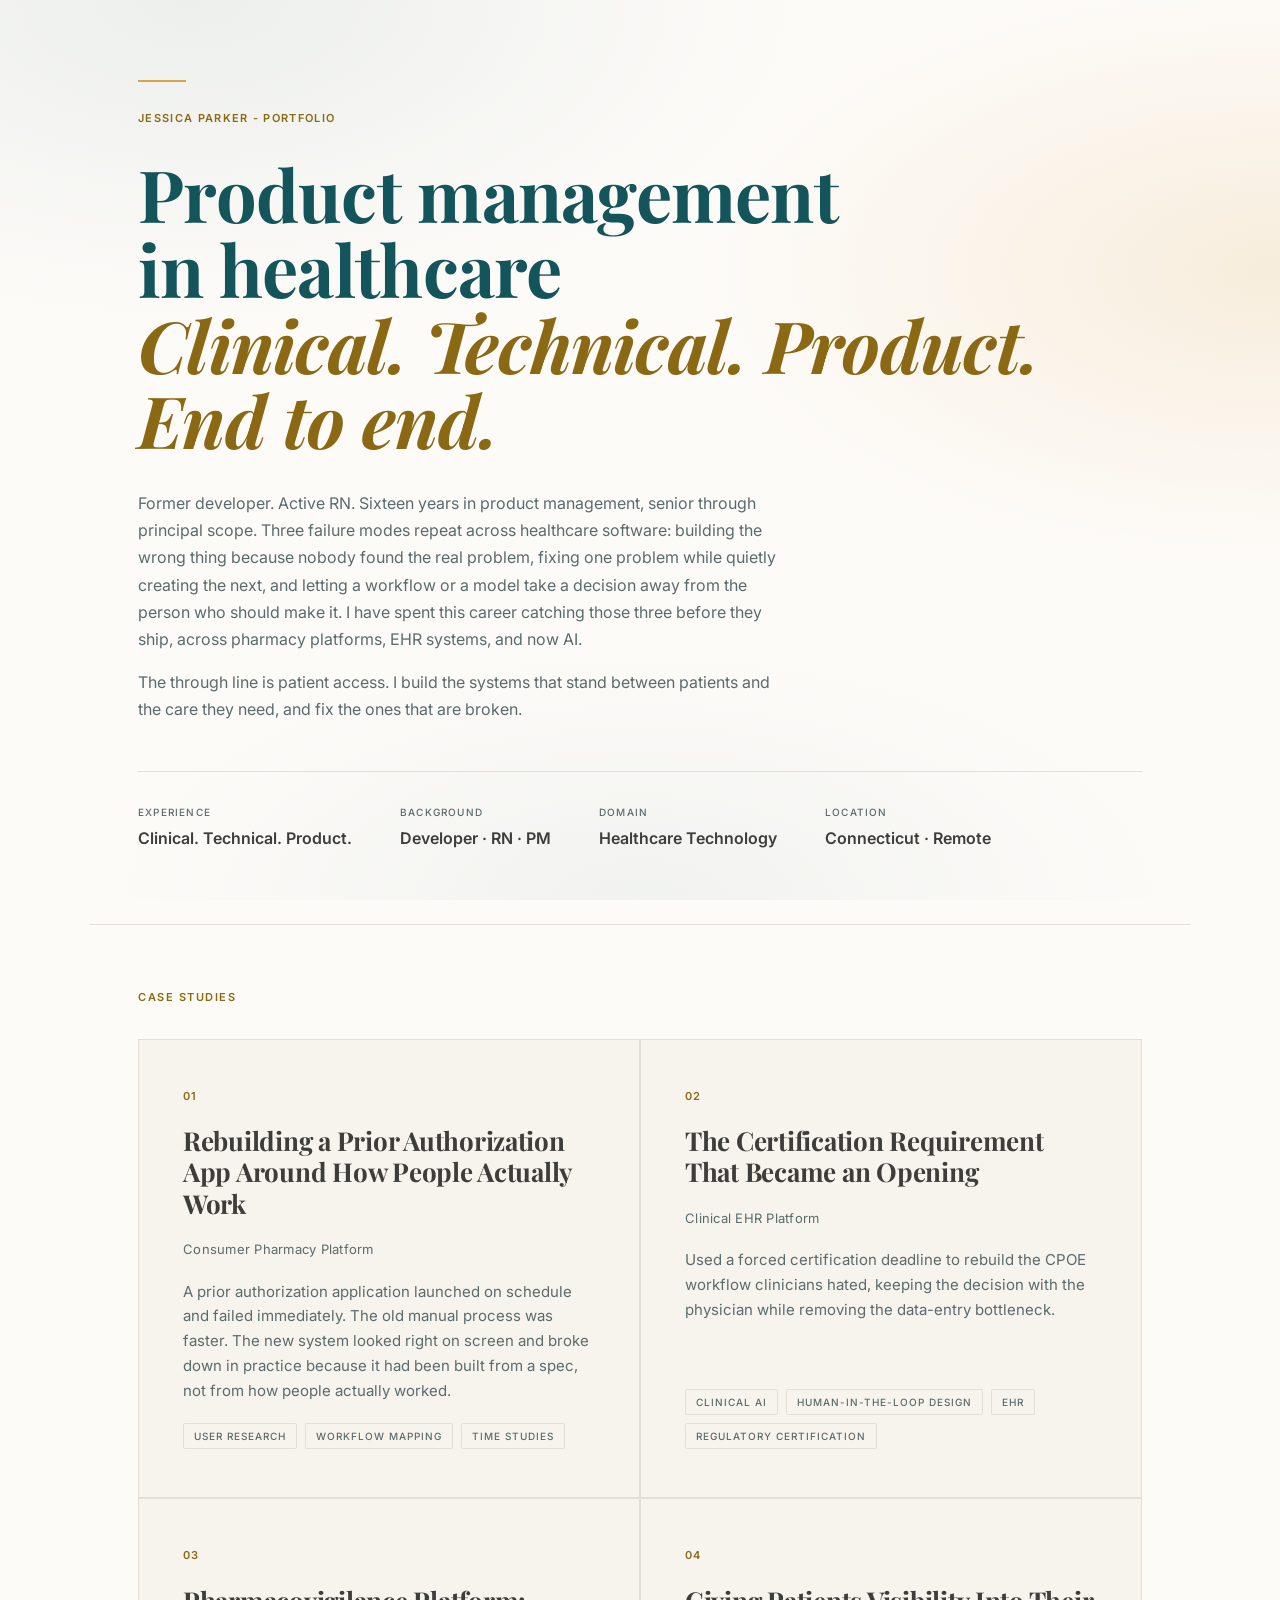
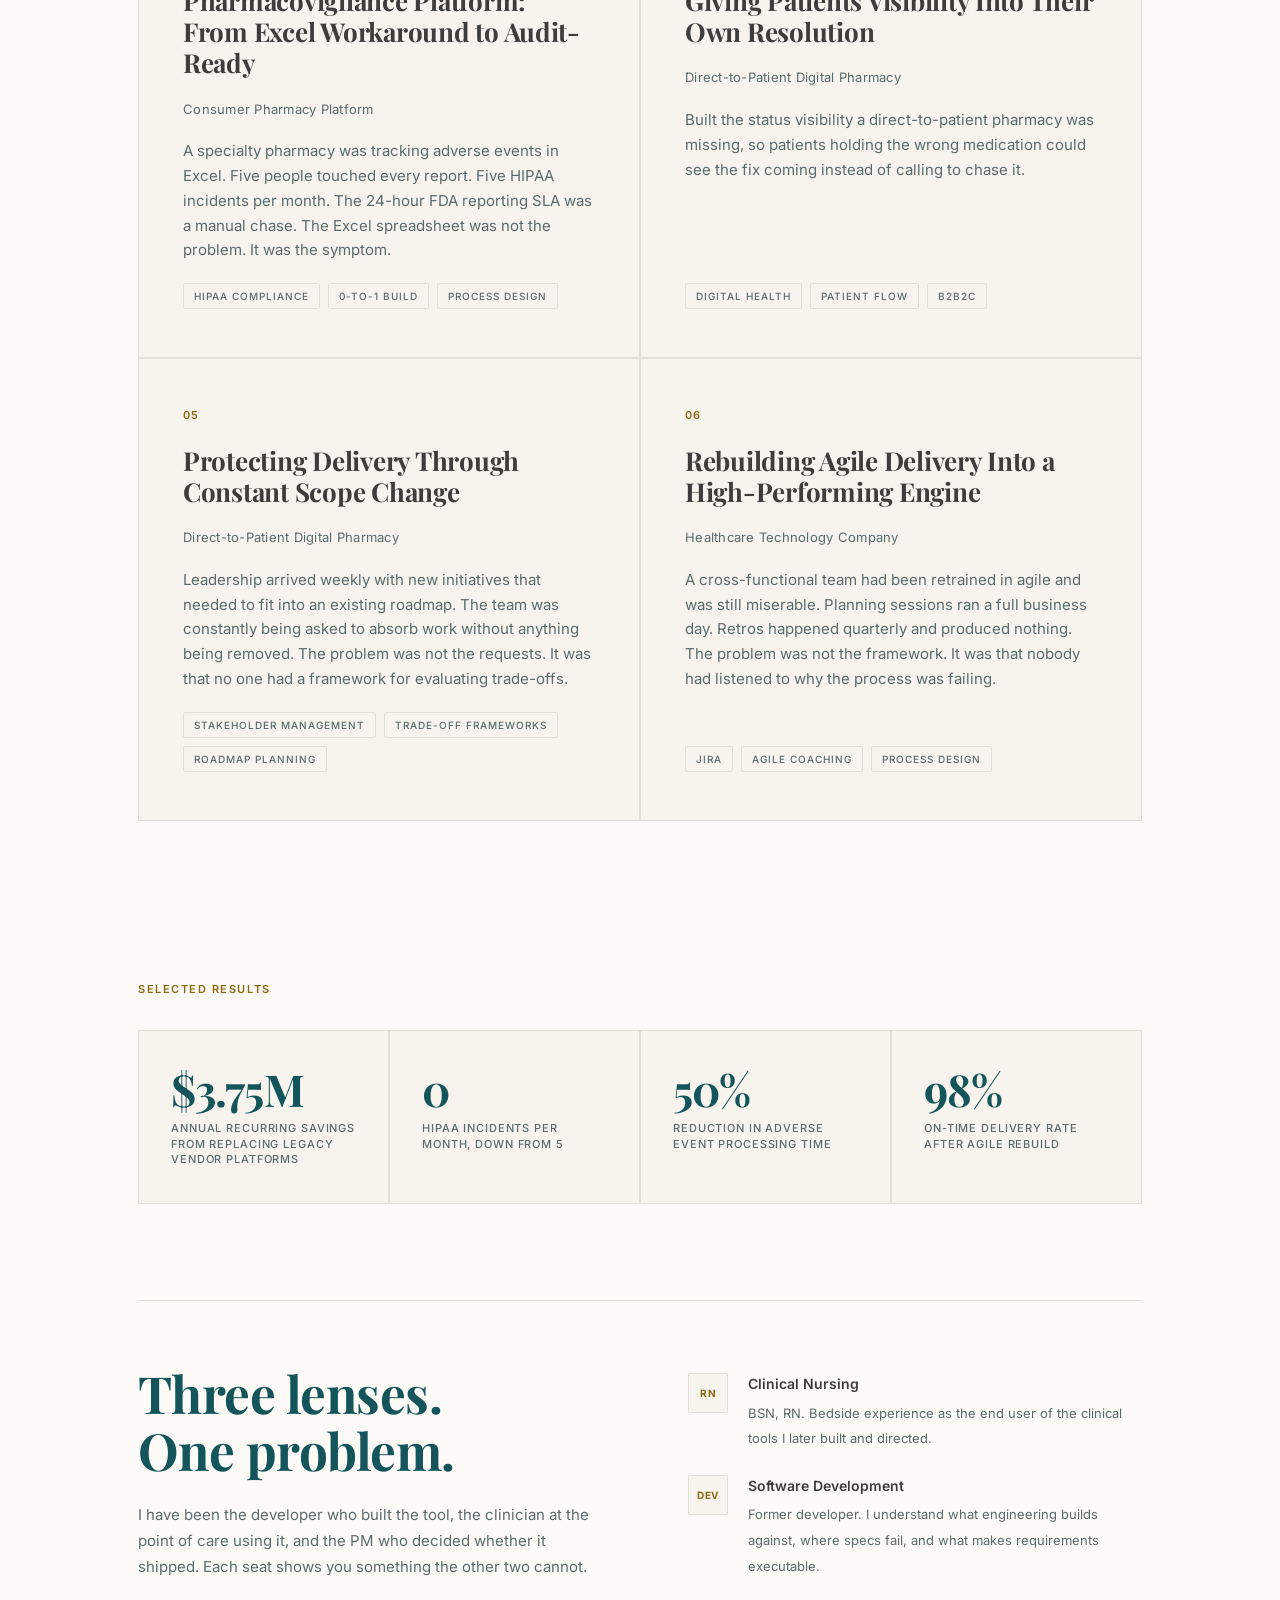
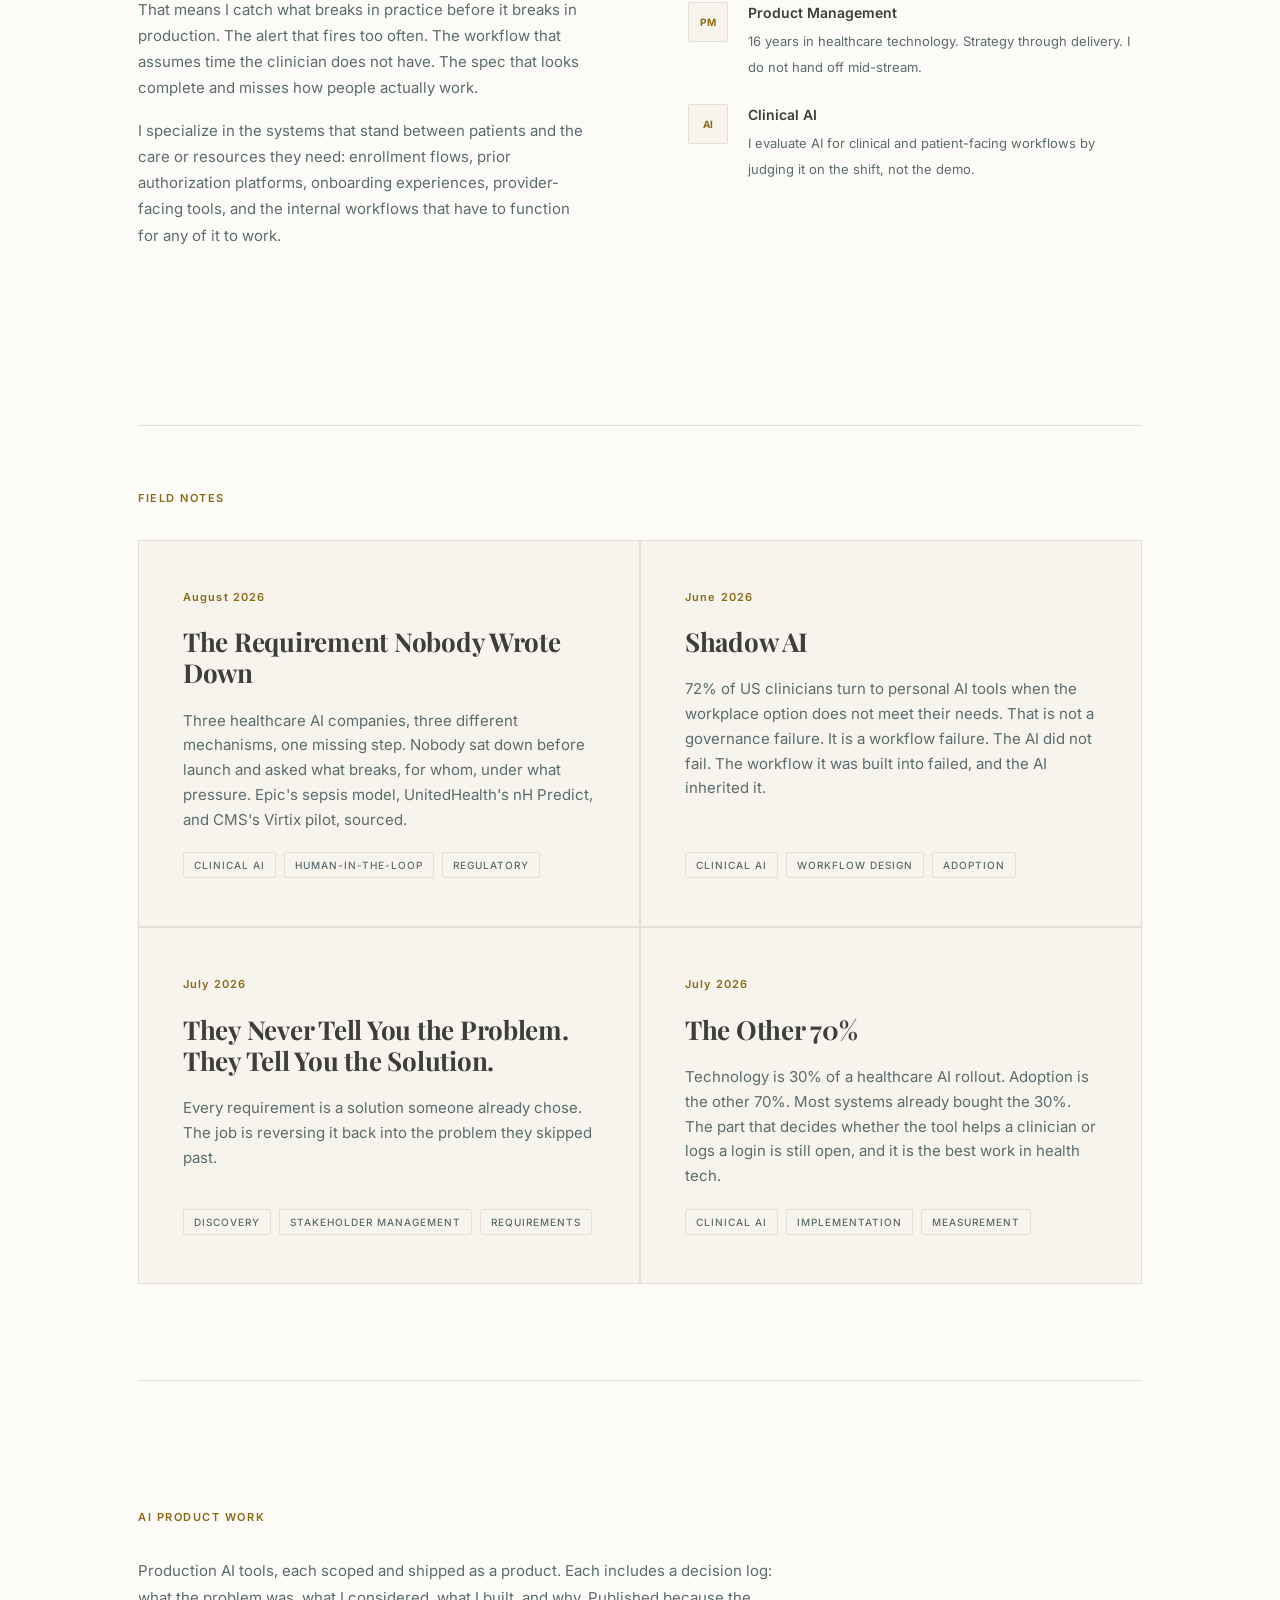
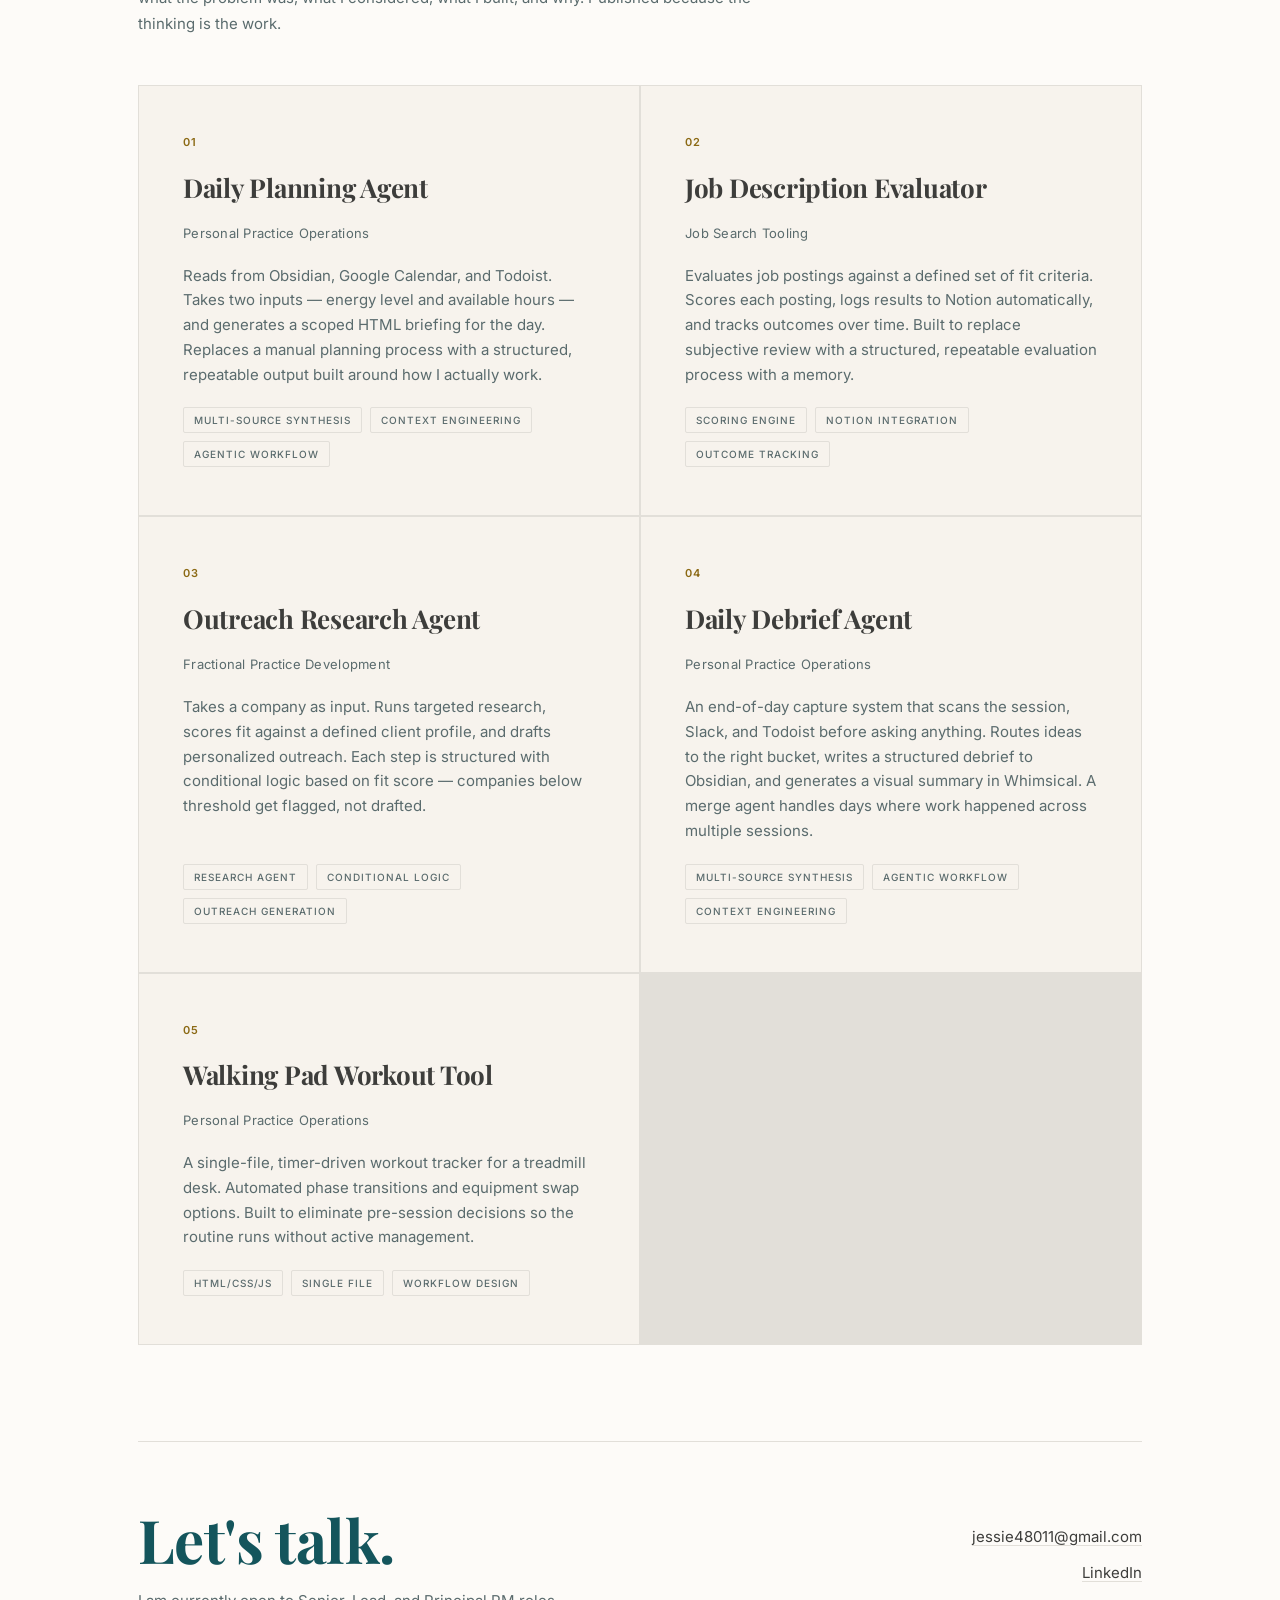
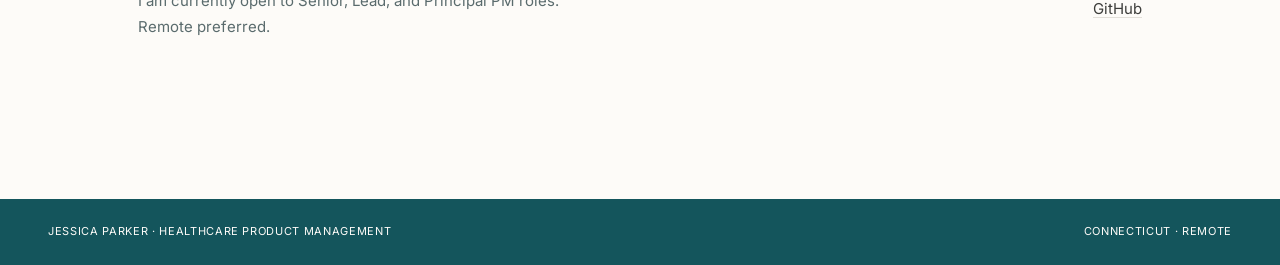
==== commit afe0240e: "Refactor index.html by removing unnecessary divs Removed redundant background section and adjusted H" ====
--- a/index.html
+++ b/index.html
@@ -573,12 +573,6 @@
       <p>That means I catch what breaks in practice before it breaks in production. The alert that fires too often. The workflow that assumes time the clinician does not have. The spec that looks complete and misses how people actually work.</p>
       <p>I specialize in the systems that stand between patients and the care or resources they need: enrollment flows, prior authorization platforms, onboarding experiences, provider-facing tools, and the internal workflows that have to function for any of it to work.</p>
     </div>
-<div class="background">
-    <div class="background-left">
-      <h2>Three lenses.<br>One problem.</h2>
-      <p>Three failure modes, one job: catch what breaks in practice before it breaks in production. The alert that fires too often. The workflow that assumes time the clinician does not have. The spec that looks complete and misses how people actually work.</p>
-      <p>I specialize in the systems that stand between patients and the care or resources they need: enrollment flows, prior authorization platforms, onboarding experiences, provider-facing tools, and the internal workflows that have to function for any of it to work.</p>
-    </div>
     <div class="background-right">
       <div class="credential">
         <div class="credential-icon"><span>RN</span></div>
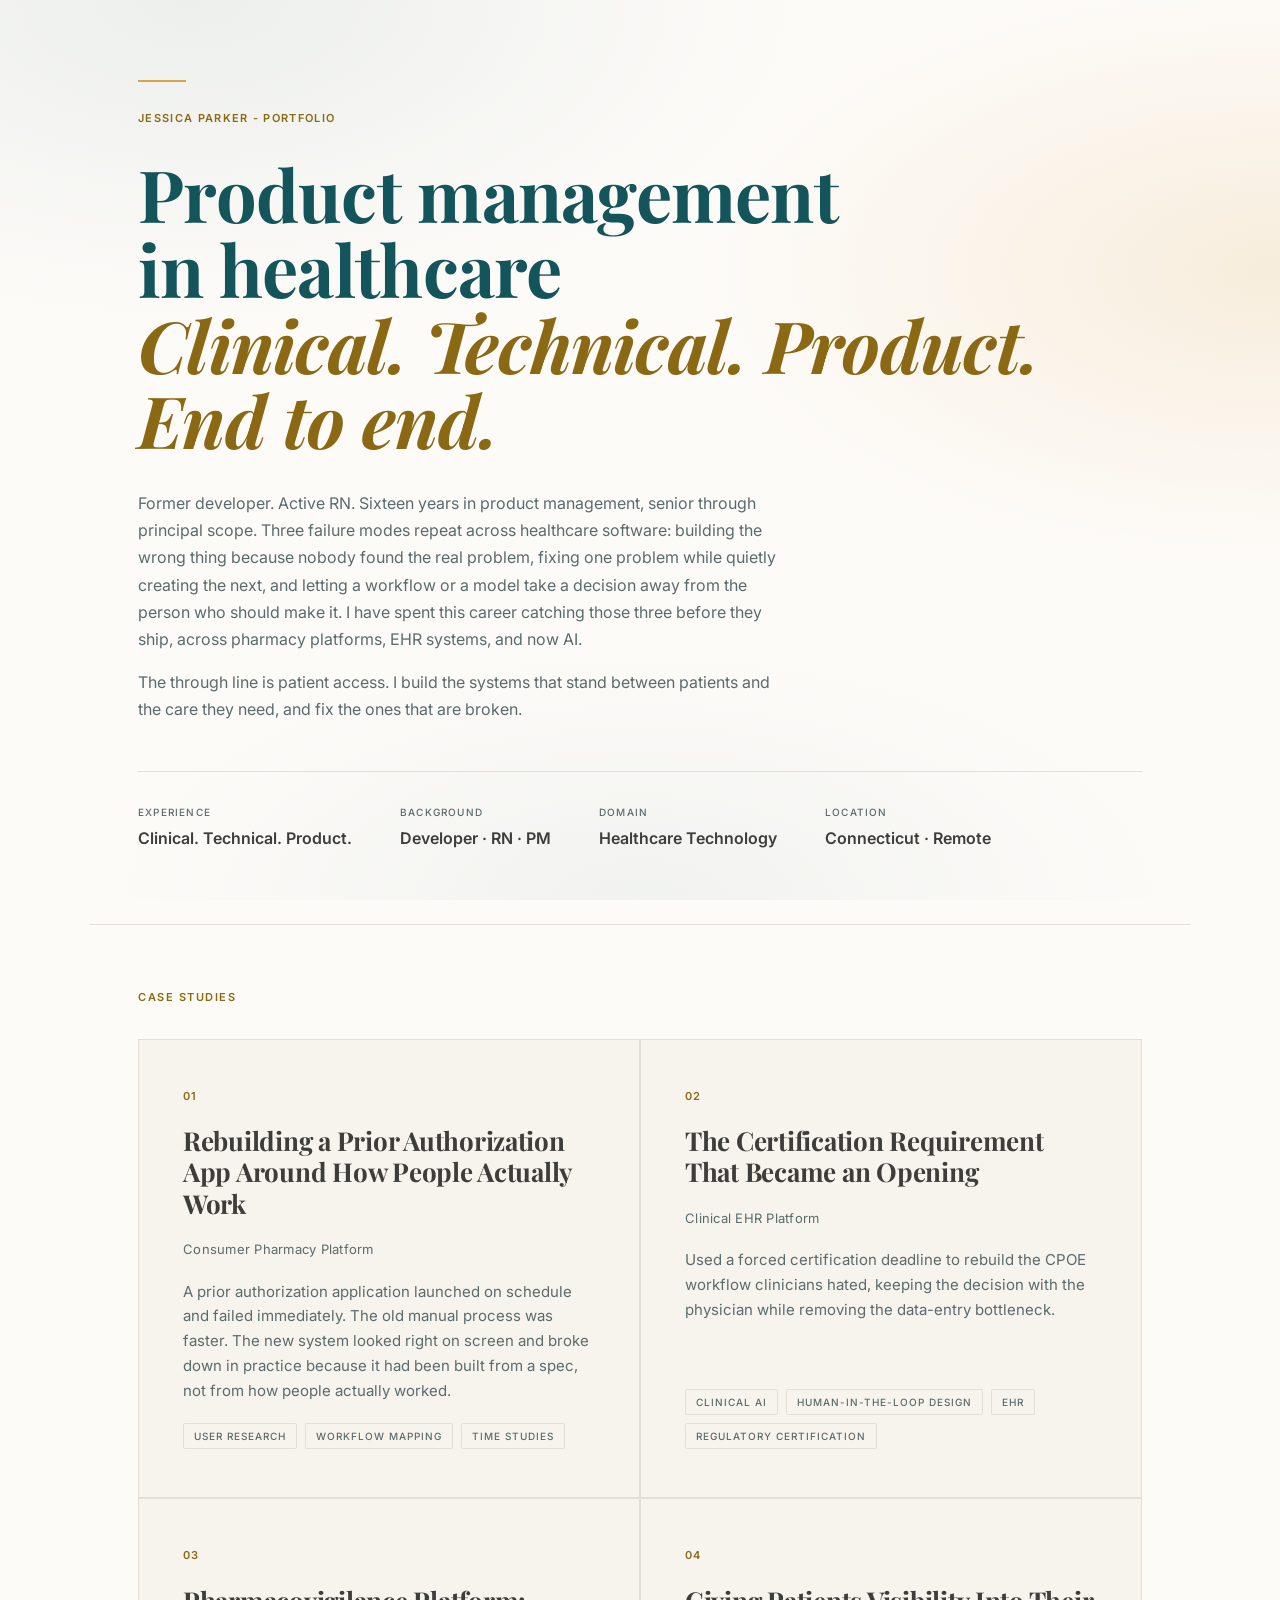
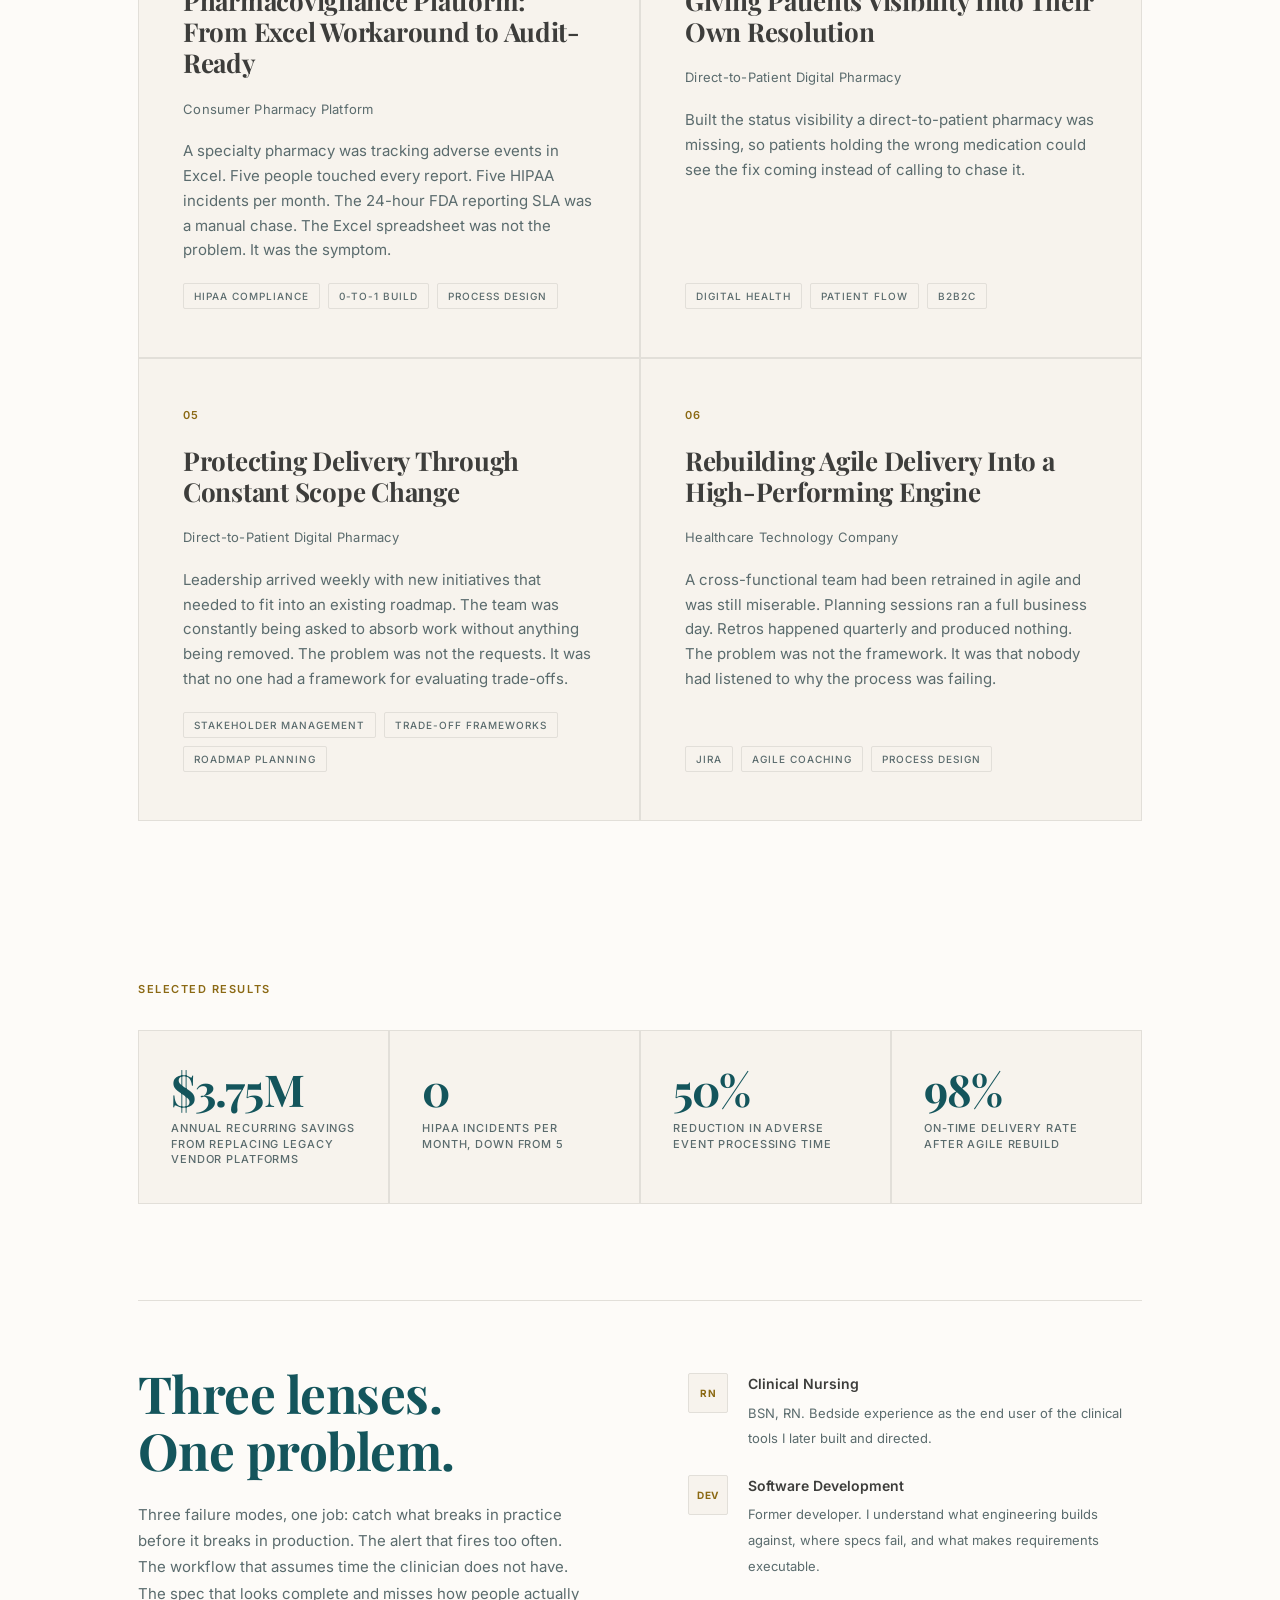
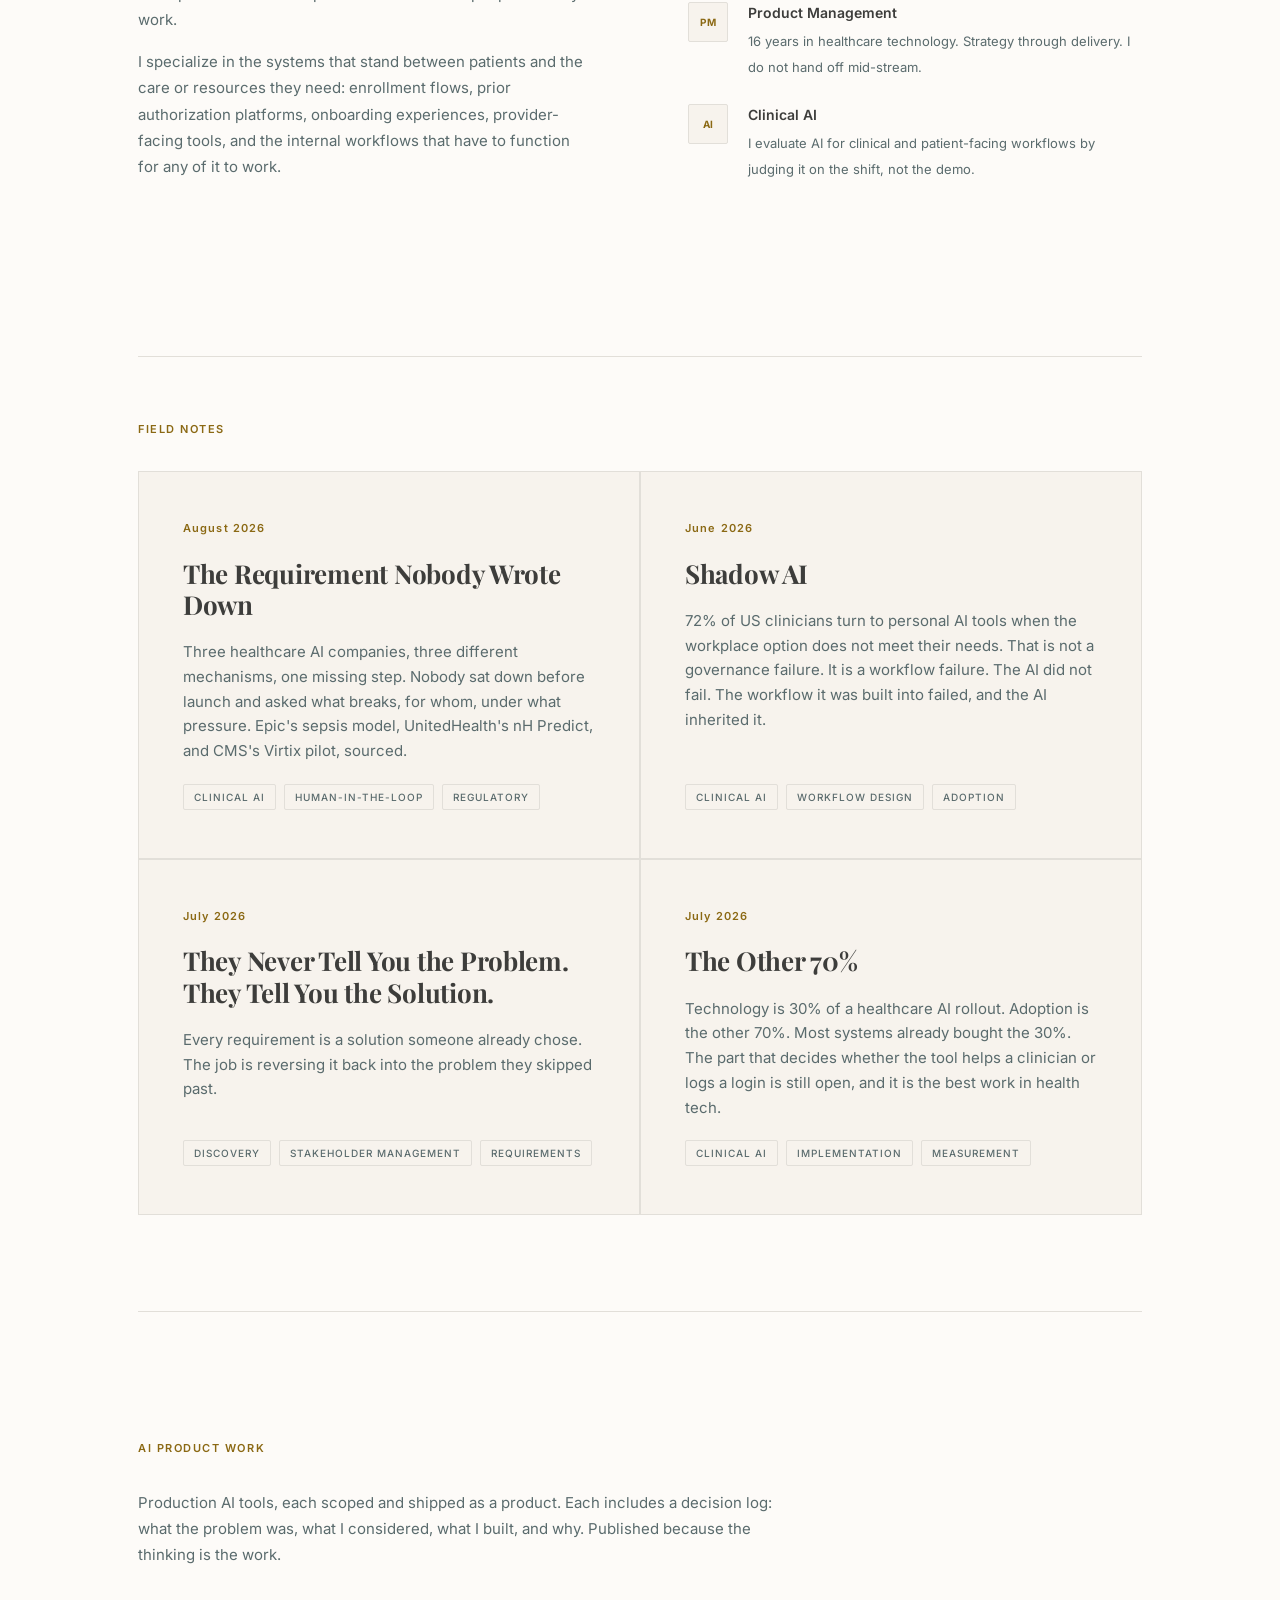
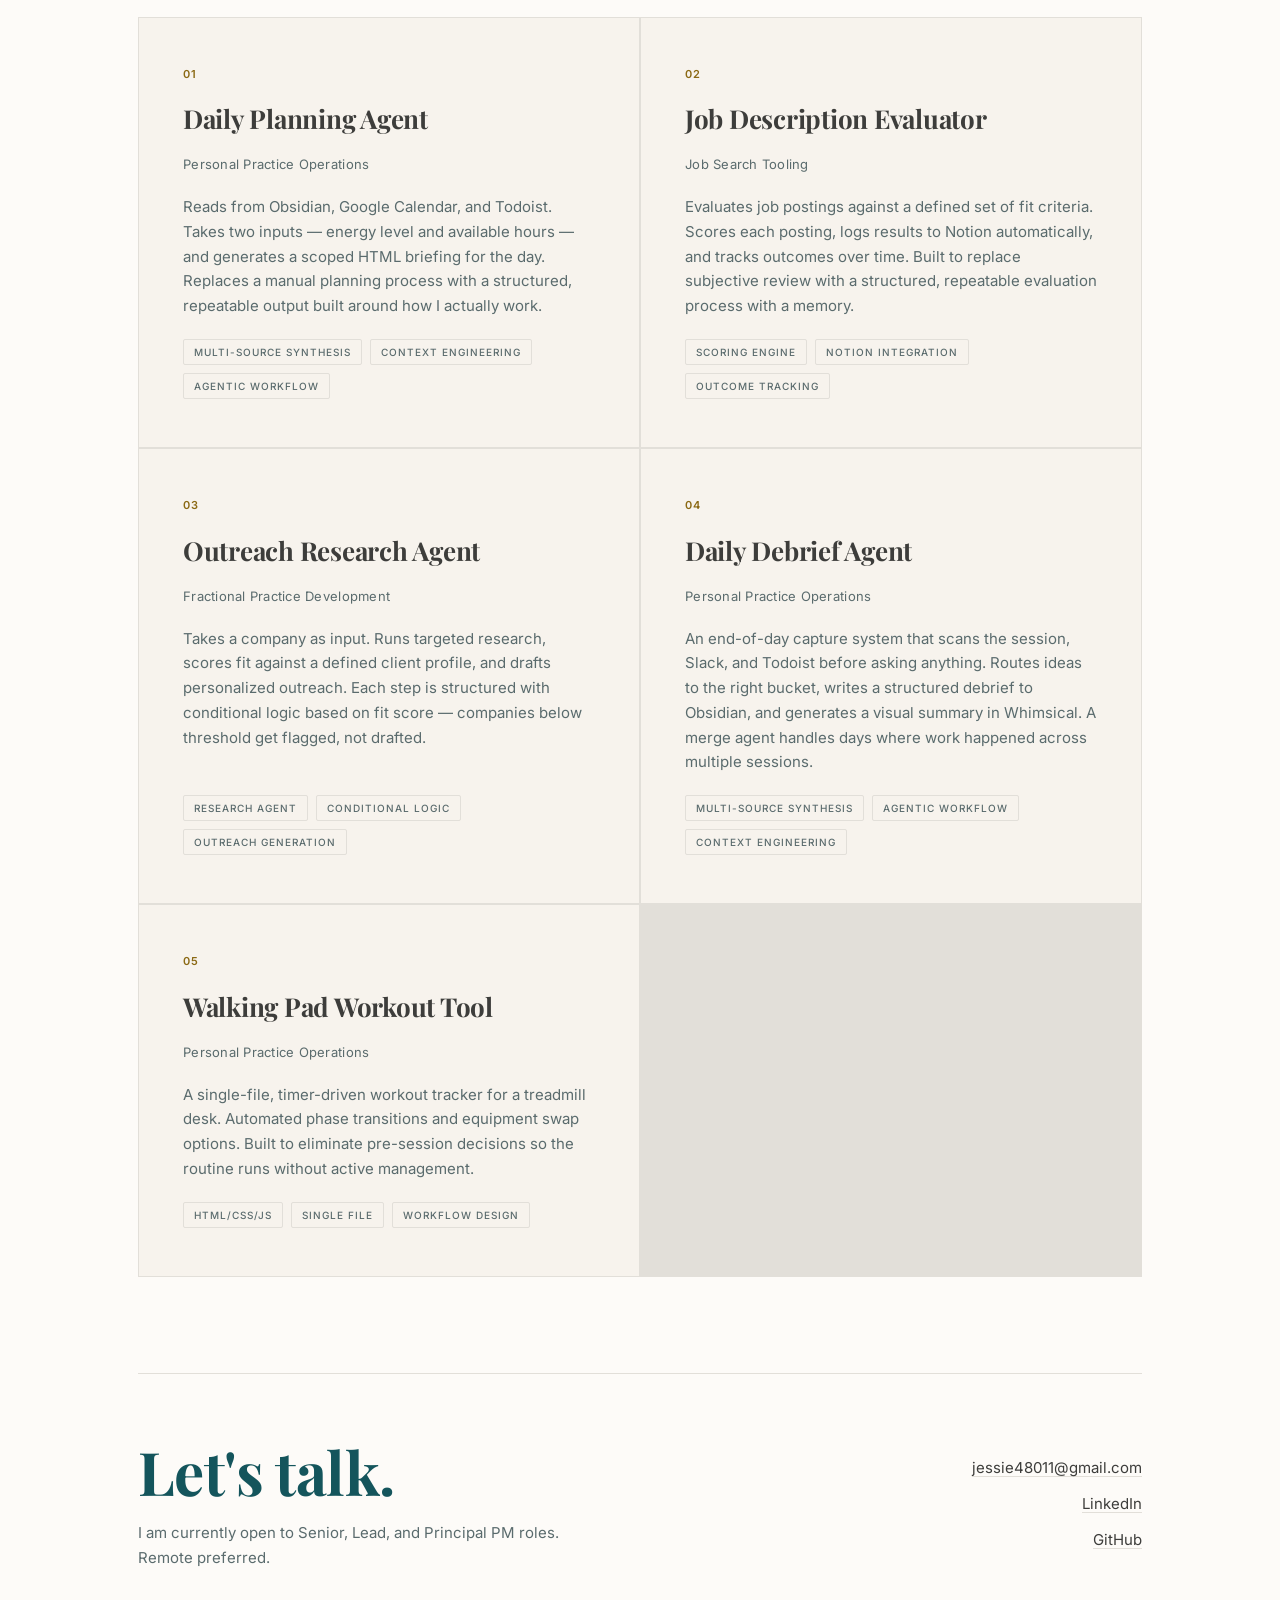
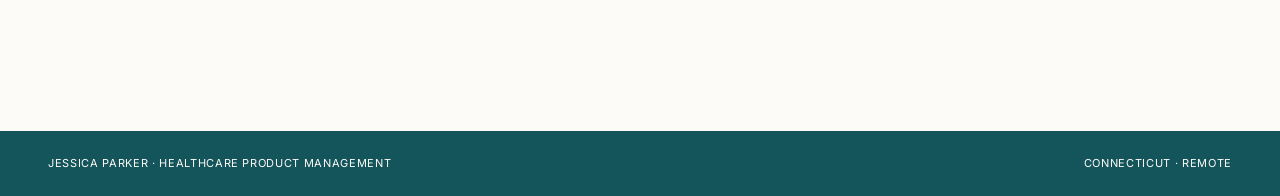
==== commit 7d33df15: "Update index.html" ====
--- a/index.html
+++ b/index.html
@@ -569,8 +569,7 @@
   <div class="background">
     <div class="background-left">
       <h2>Three lenses.<br>One problem.</h2>
-      <p>I have been the developer who built the tool, the clinician at the point of care using it, and the PM who decided whether it shipped. Each seat shows you something the other two cannot.</p>
-      <p>That means I catch what breaks in practice before it breaks in production. The alert that fires too often. The workflow that assumes time the clinician does not have. The spec that looks complete and misses how people actually work.</p>
+      <p>Three failure modes, one job: catch what breaks in practice before it breaks in production. The alert that fires too often. The workflow that assumes time the clinician does not have. The spec that looks complete and misses how people actually work.</p>
       <p>I specialize in the systems that stand between patients and the care or resources they need: enrollment flows, prior authorization platforms, onboarding experiences, provider-facing tools, and the internal workflows that have to function for any of it to work.</p>
     </div>
     <div class="background-right">
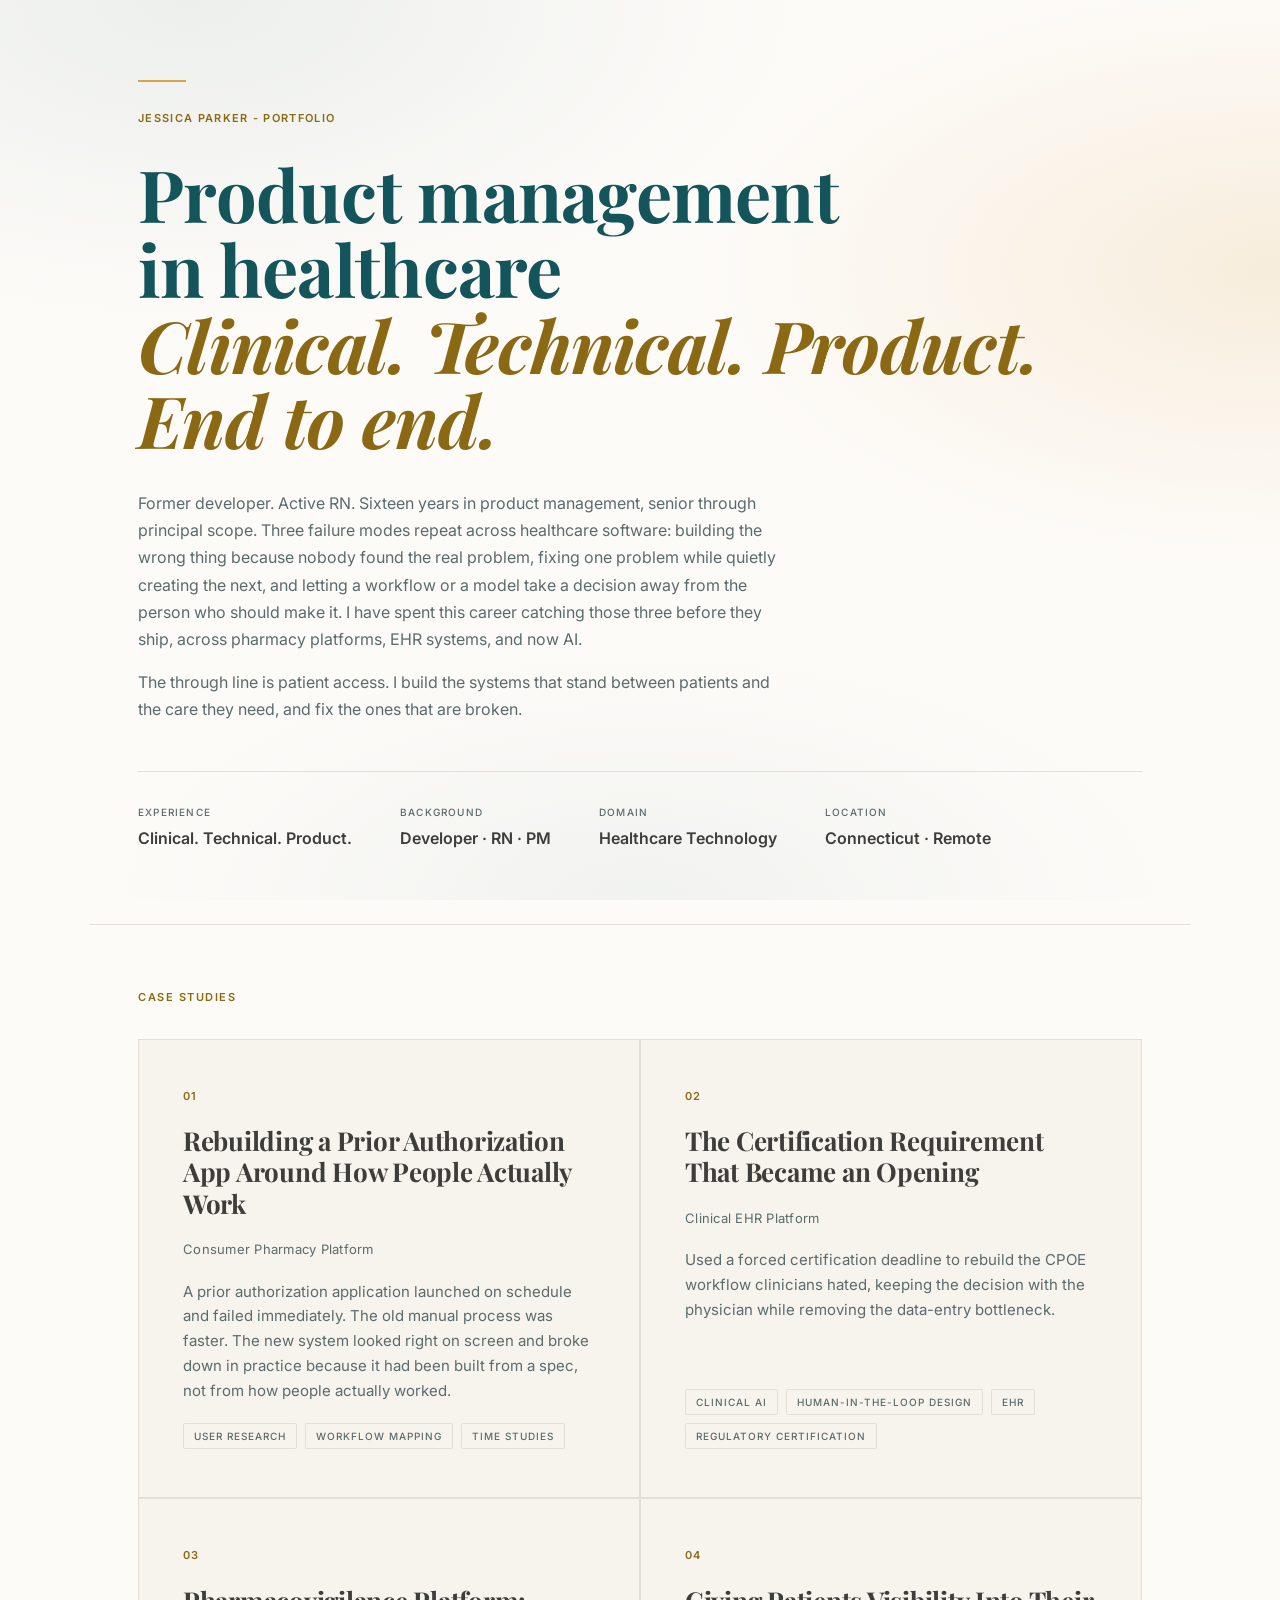
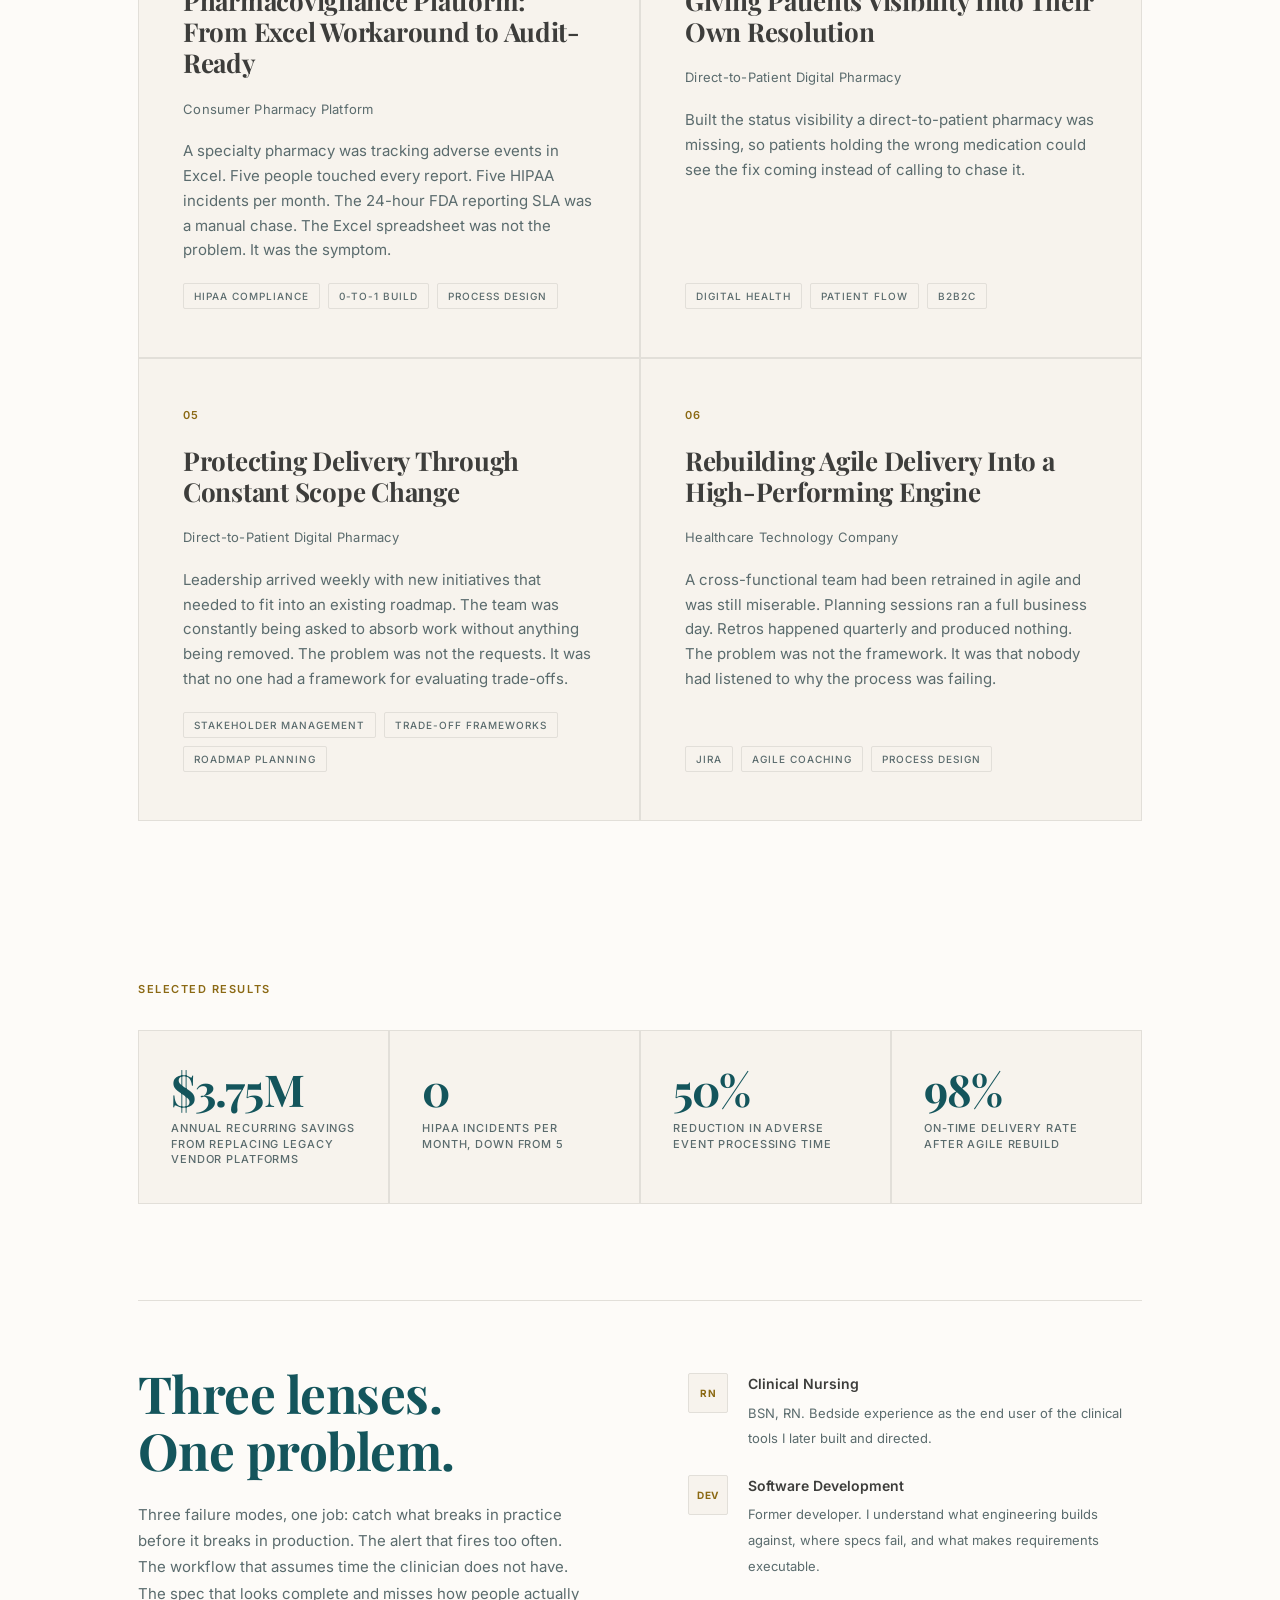
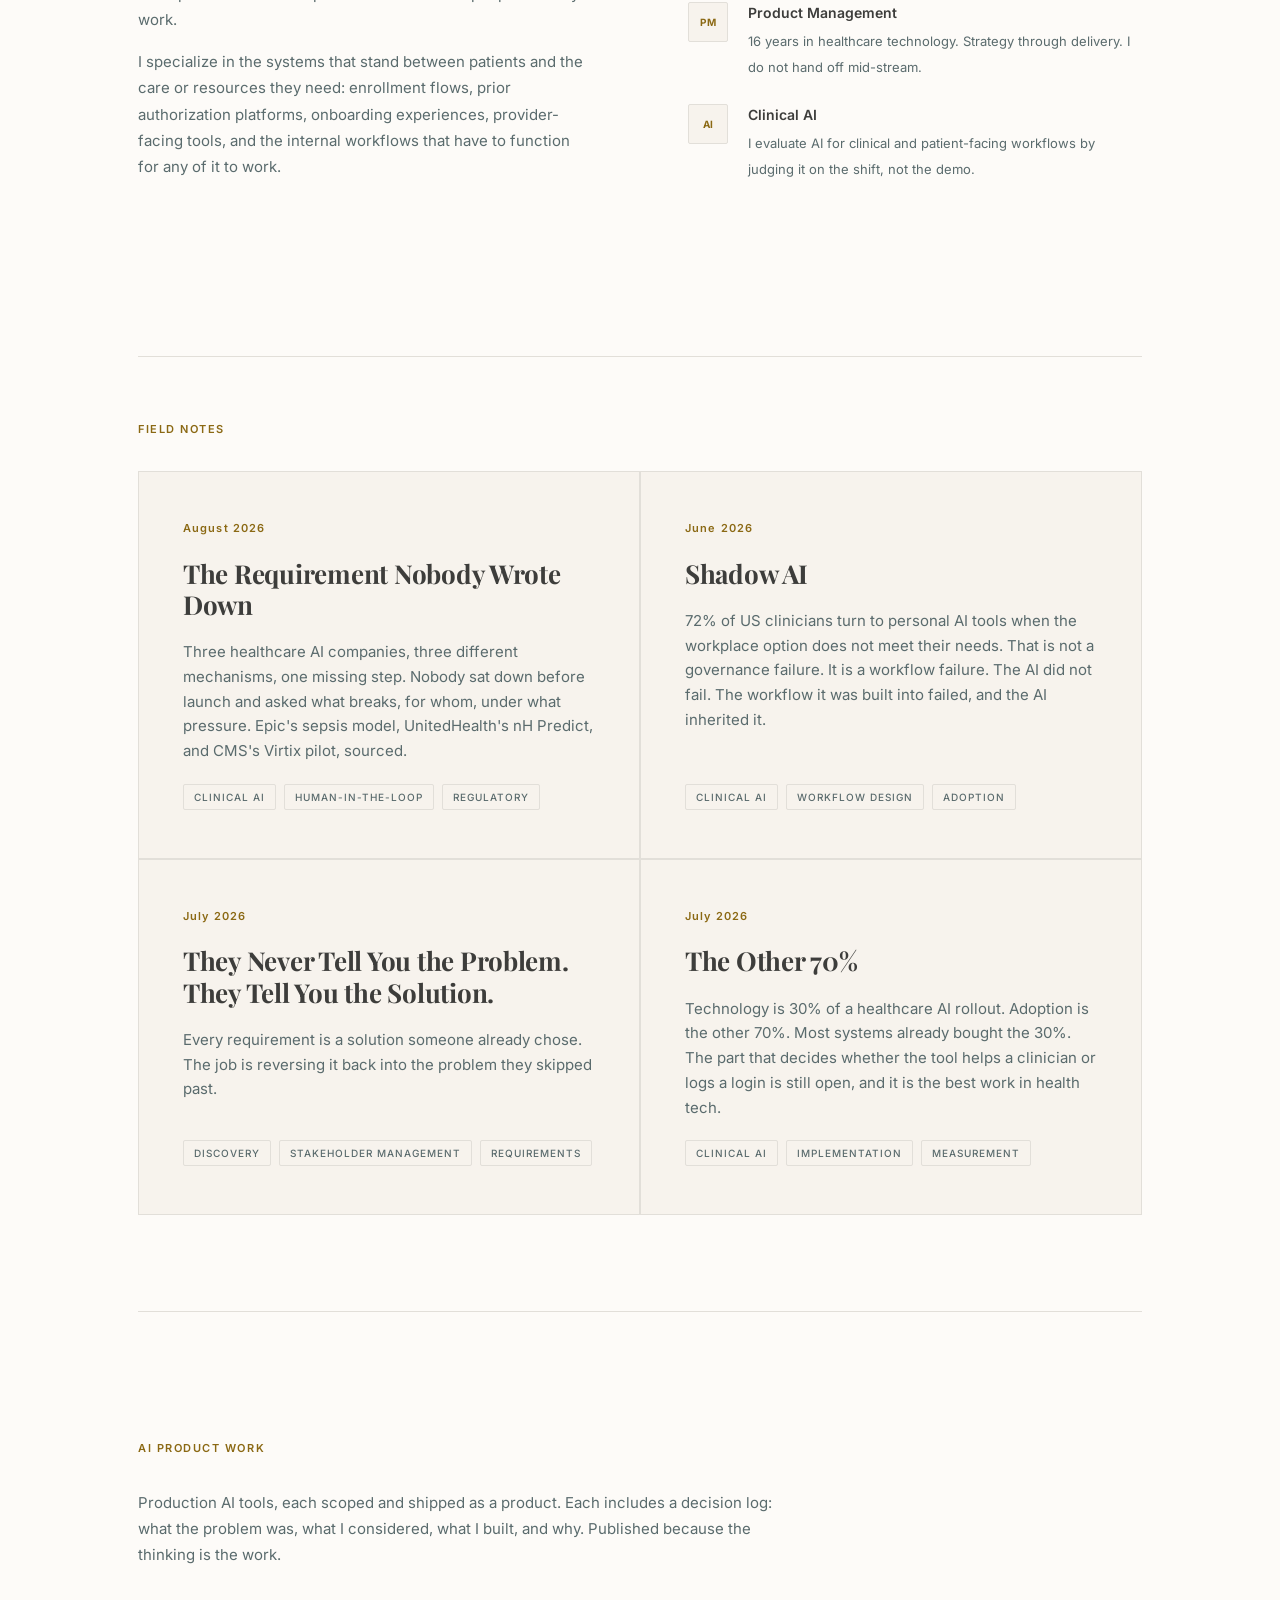
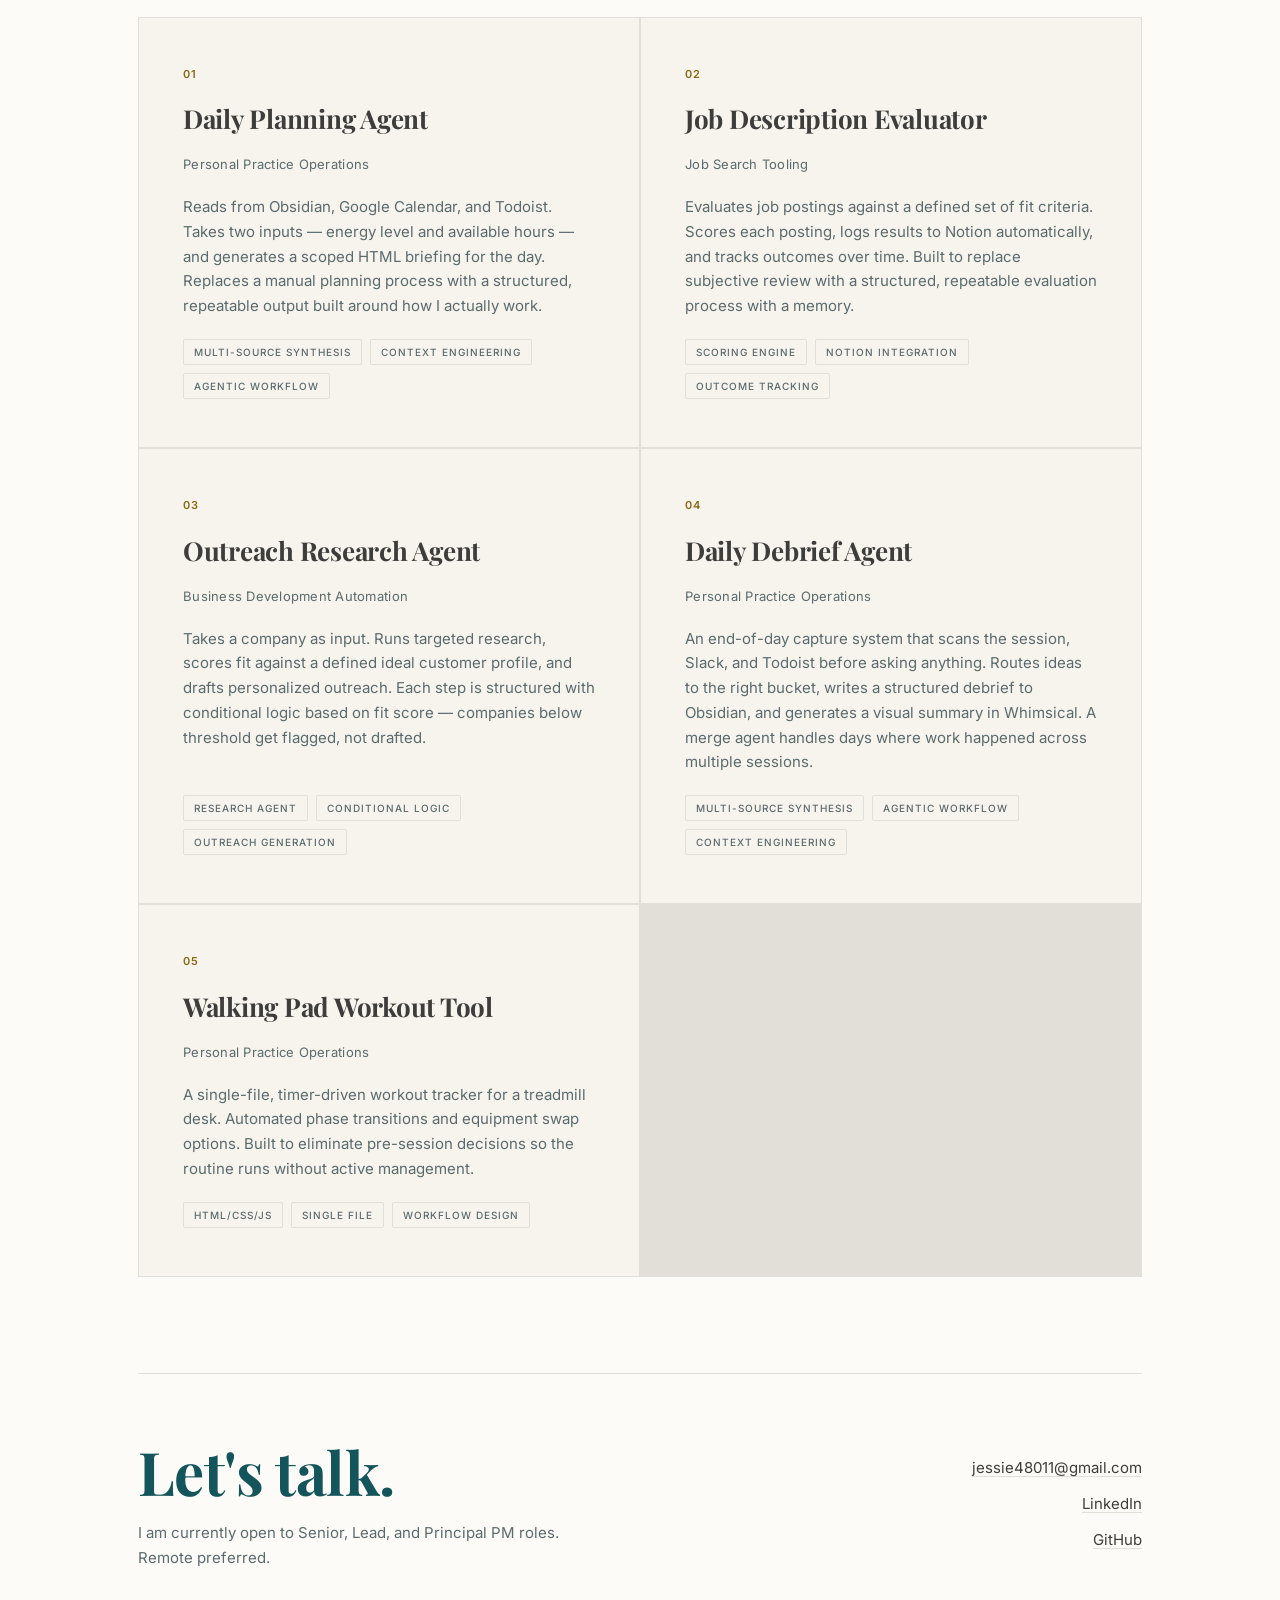
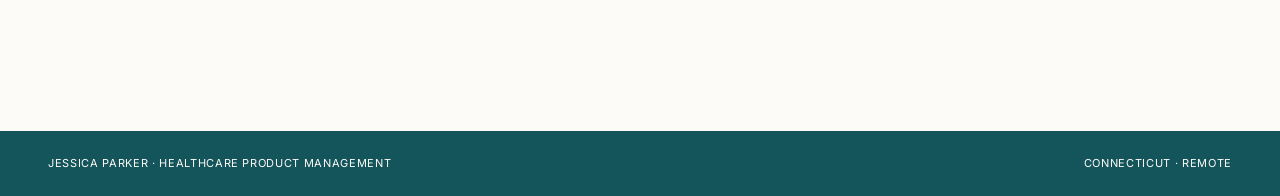
==== commit 704a6c56: "Modify context and summary for Outreach Research Agent Updated case context and summary for Outreach" ====
--- a/index.html
+++ b/index.html
@@ -683,8 +683,8 @@
       <a href="https://github.com/jparkerpm-cmyk/jessica-parker-ai-pm/tree/main/parker-pm-outreach-agent" class="case-card" target="_blank">
         <span class="case-number">03</span>
         <h2 class="case-title">Outreach Research Agent</h2>
-        <p class="case-context">Fractional Practice Development</p>
-        <p class="case-summary">Takes a company as input. Runs targeted research, scores fit against a defined client profile, and drafts personalized outreach. Each step is structured with conditional logic based on fit score — companies below threshold get flagged, not drafted.</p>
+        <p class="case-context">Business Development Automation</p>
+        <p class="case-summary">Takes a company as input. Runs targeted research, scores fit against a defined ideal customer profile, and drafts personalized outreach. Each step is structured with conditional logic based on fit score — companies below threshold get flagged, not drafted.</p>
         <div class="case-tags">
           <span class="tag">Research Agent</span>
           <span class="tag">Conditional Logic</span>
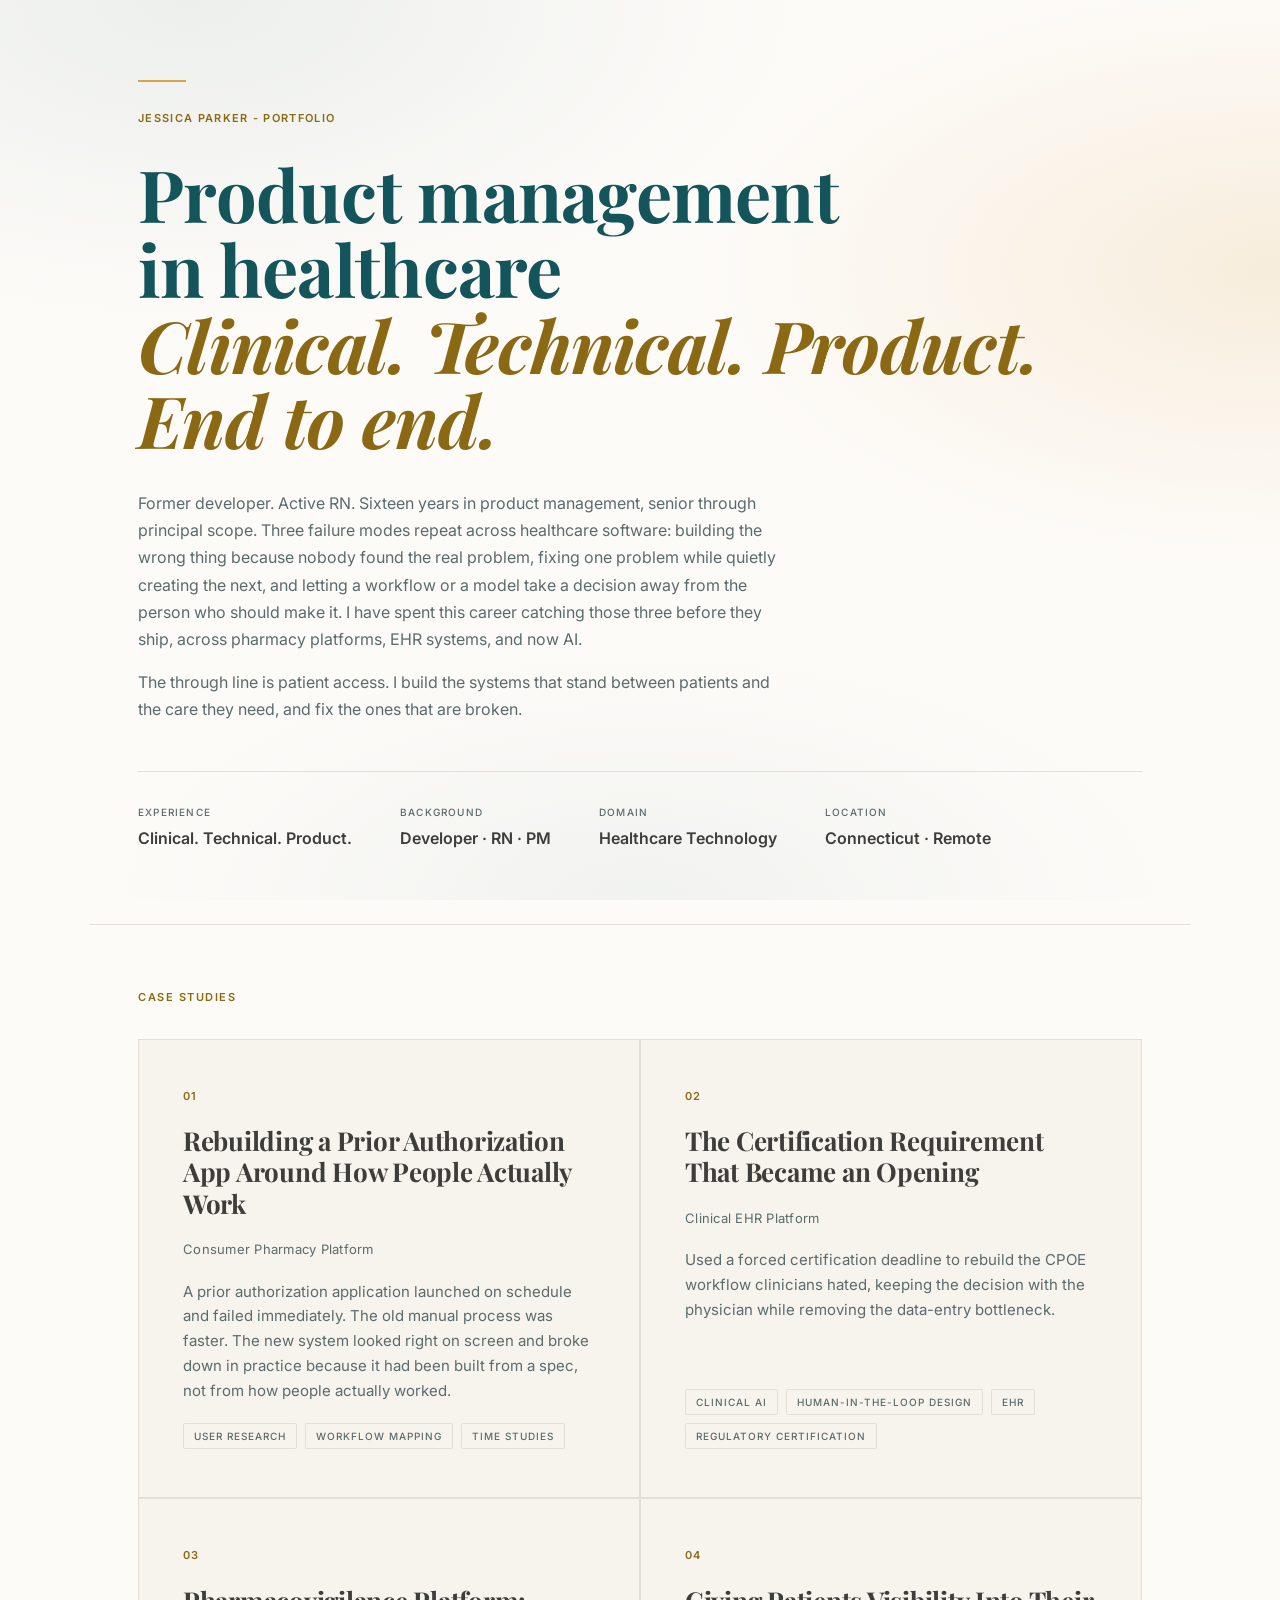
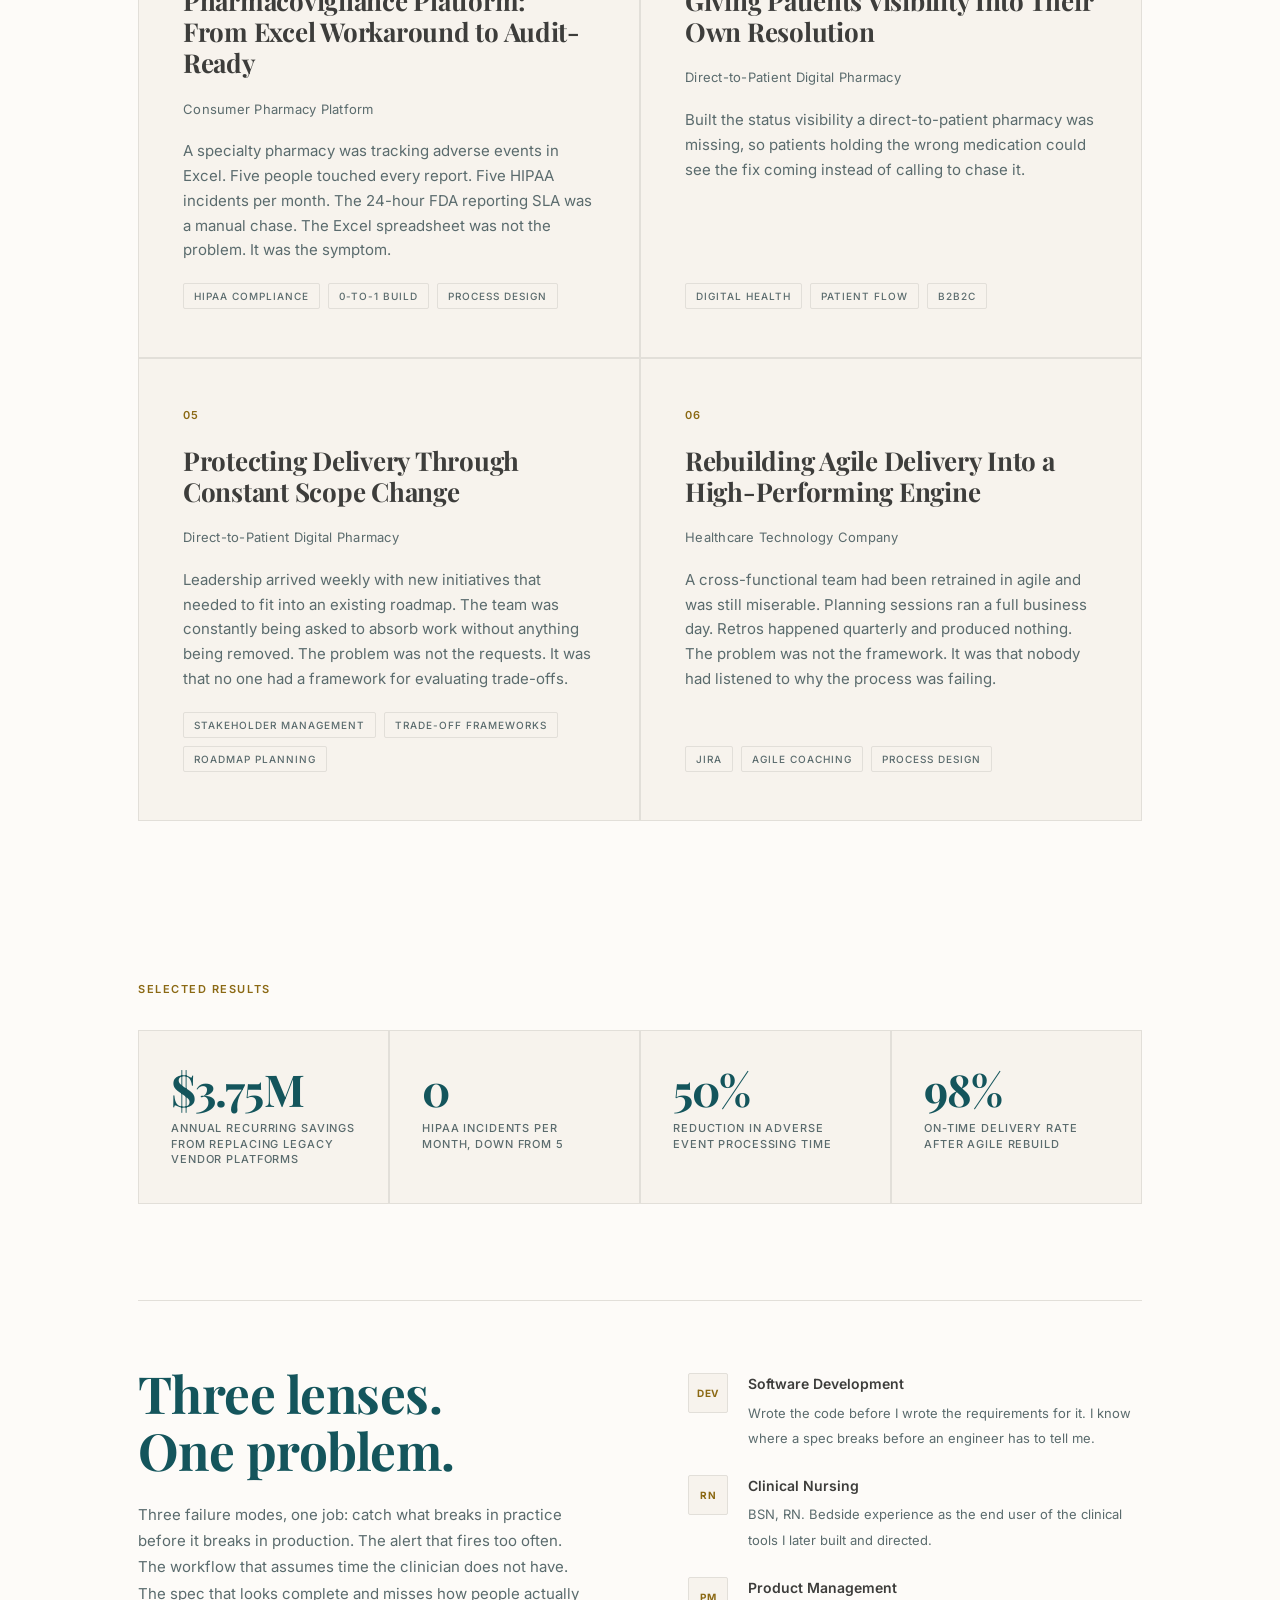
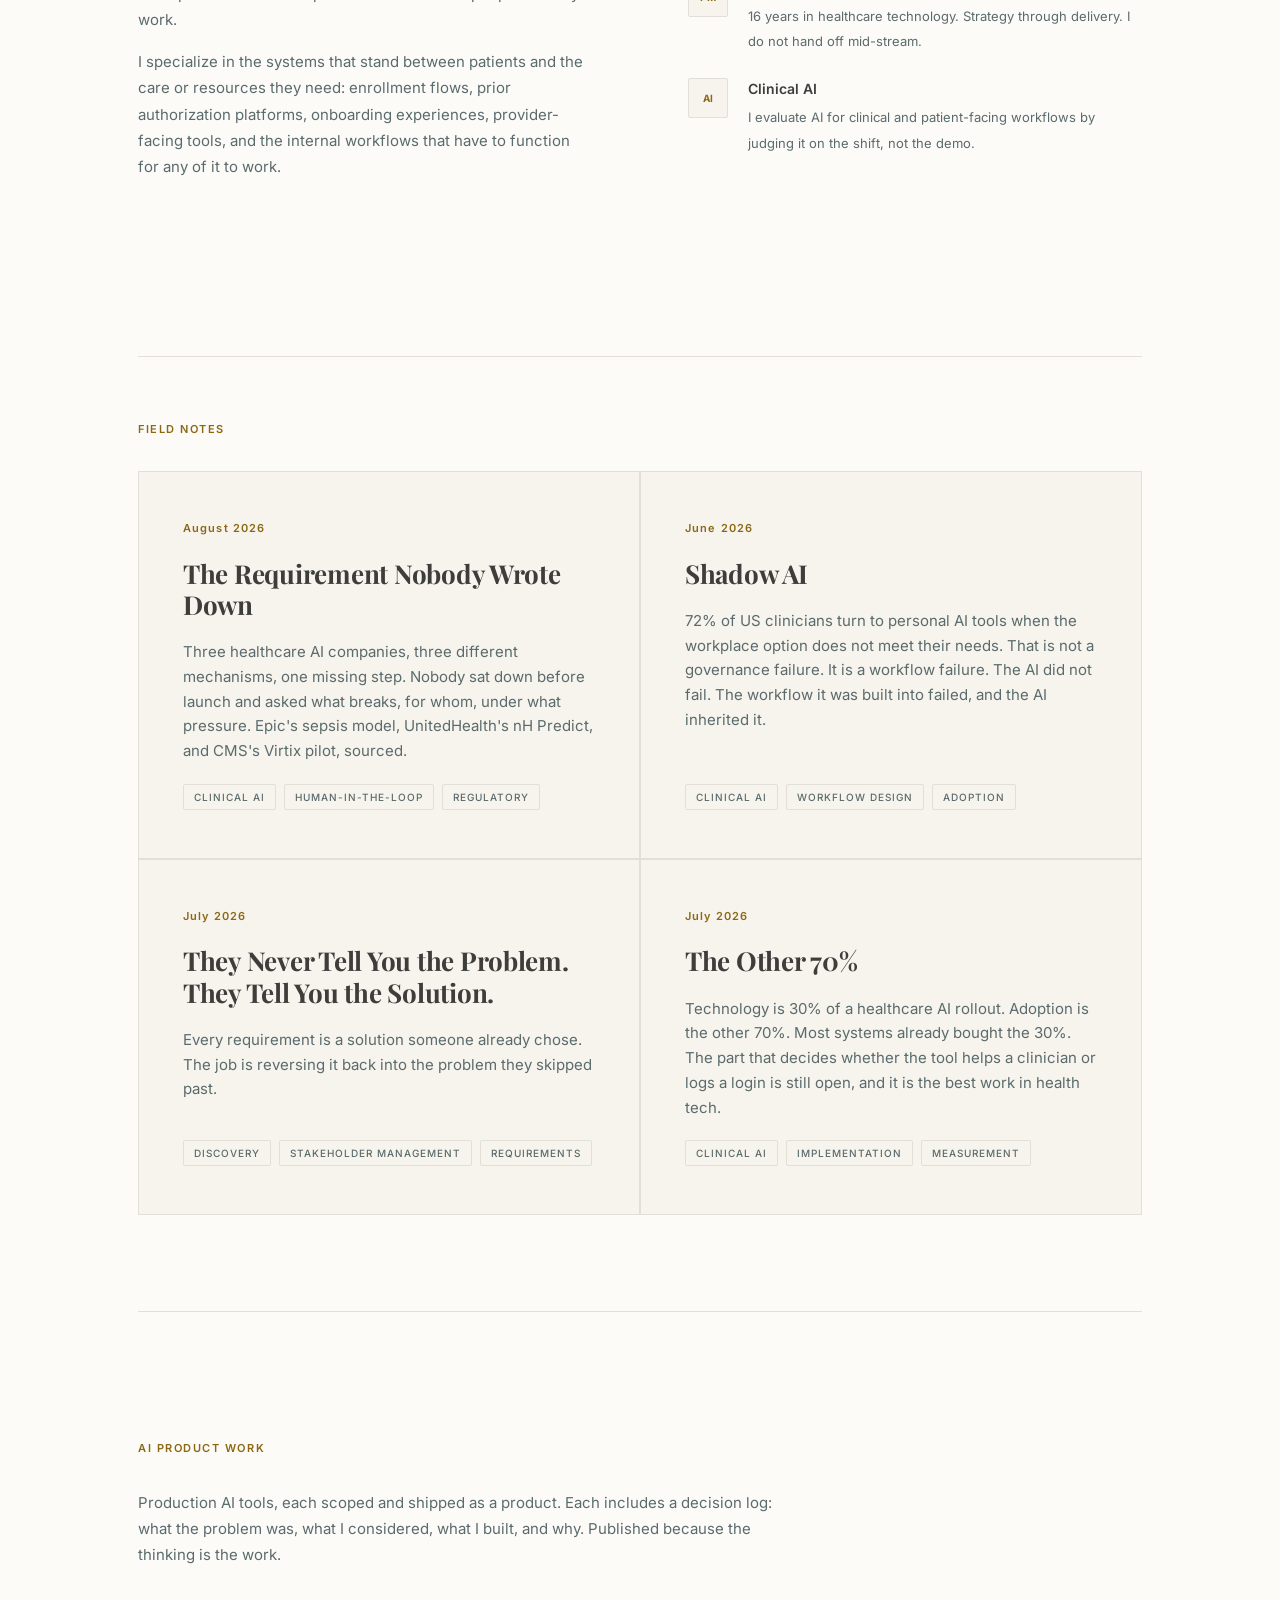
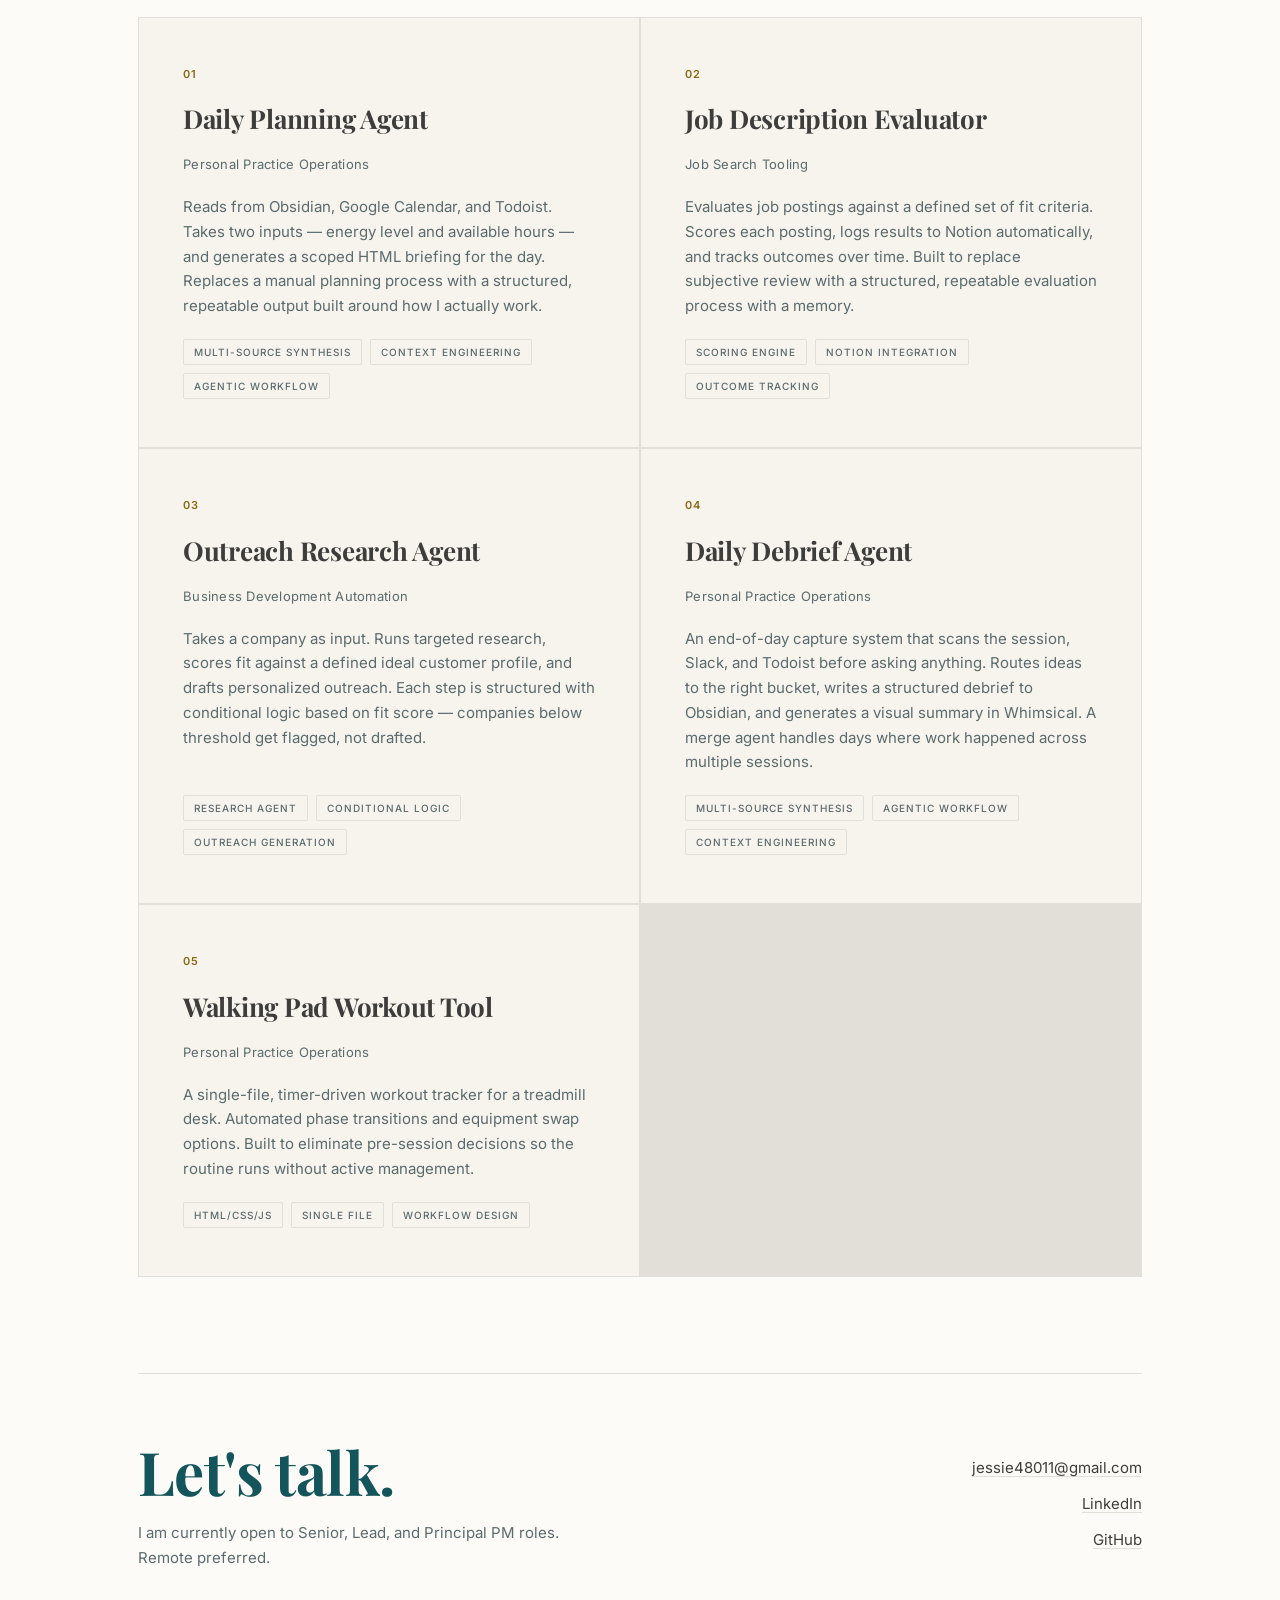
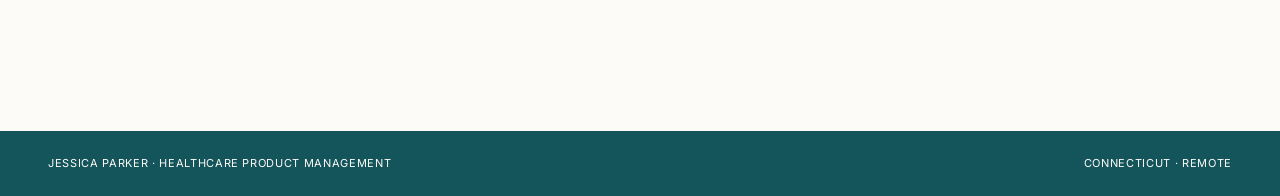
==== commit 5523d3a5: "Swap roles of Nursing and Development in credentials" ====
--- a/index.html
+++ b/index.html
@@ -574,17 +574,17 @@
     </div>
     <div class="background-right">
       <div class="credential">
+        <div class="credential-icon"><span>DEV</span></div>
+        <div class="credential-text">
+          <strong>Software Development</strong>
+          <span>Wrote the code before I wrote the requirements for it. I know where a spec breaks before an engineer has to tell me.</span>
+        </div>
+      </div>
+      <div class="credential">
         <div class="credential-icon"><span>RN</span></div>
         <div class="credential-text">
           <strong>Clinical Nursing</strong>
           <span>BSN, RN. Bedside experience as the end user of the clinical tools I later built and directed.</span>
-        </div>
-      </div>
-      <div class="credential">
-        <div class="credential-icon"><span>DEV</span></div>
-        <div class="credential-text">
-          <strong>Software Development</strong>
-          <span>Former developer. I understand what engineering builds against, where specs fail, and what makes requirements executable.</span>
         </div>
       </div>
       <div class="credential">
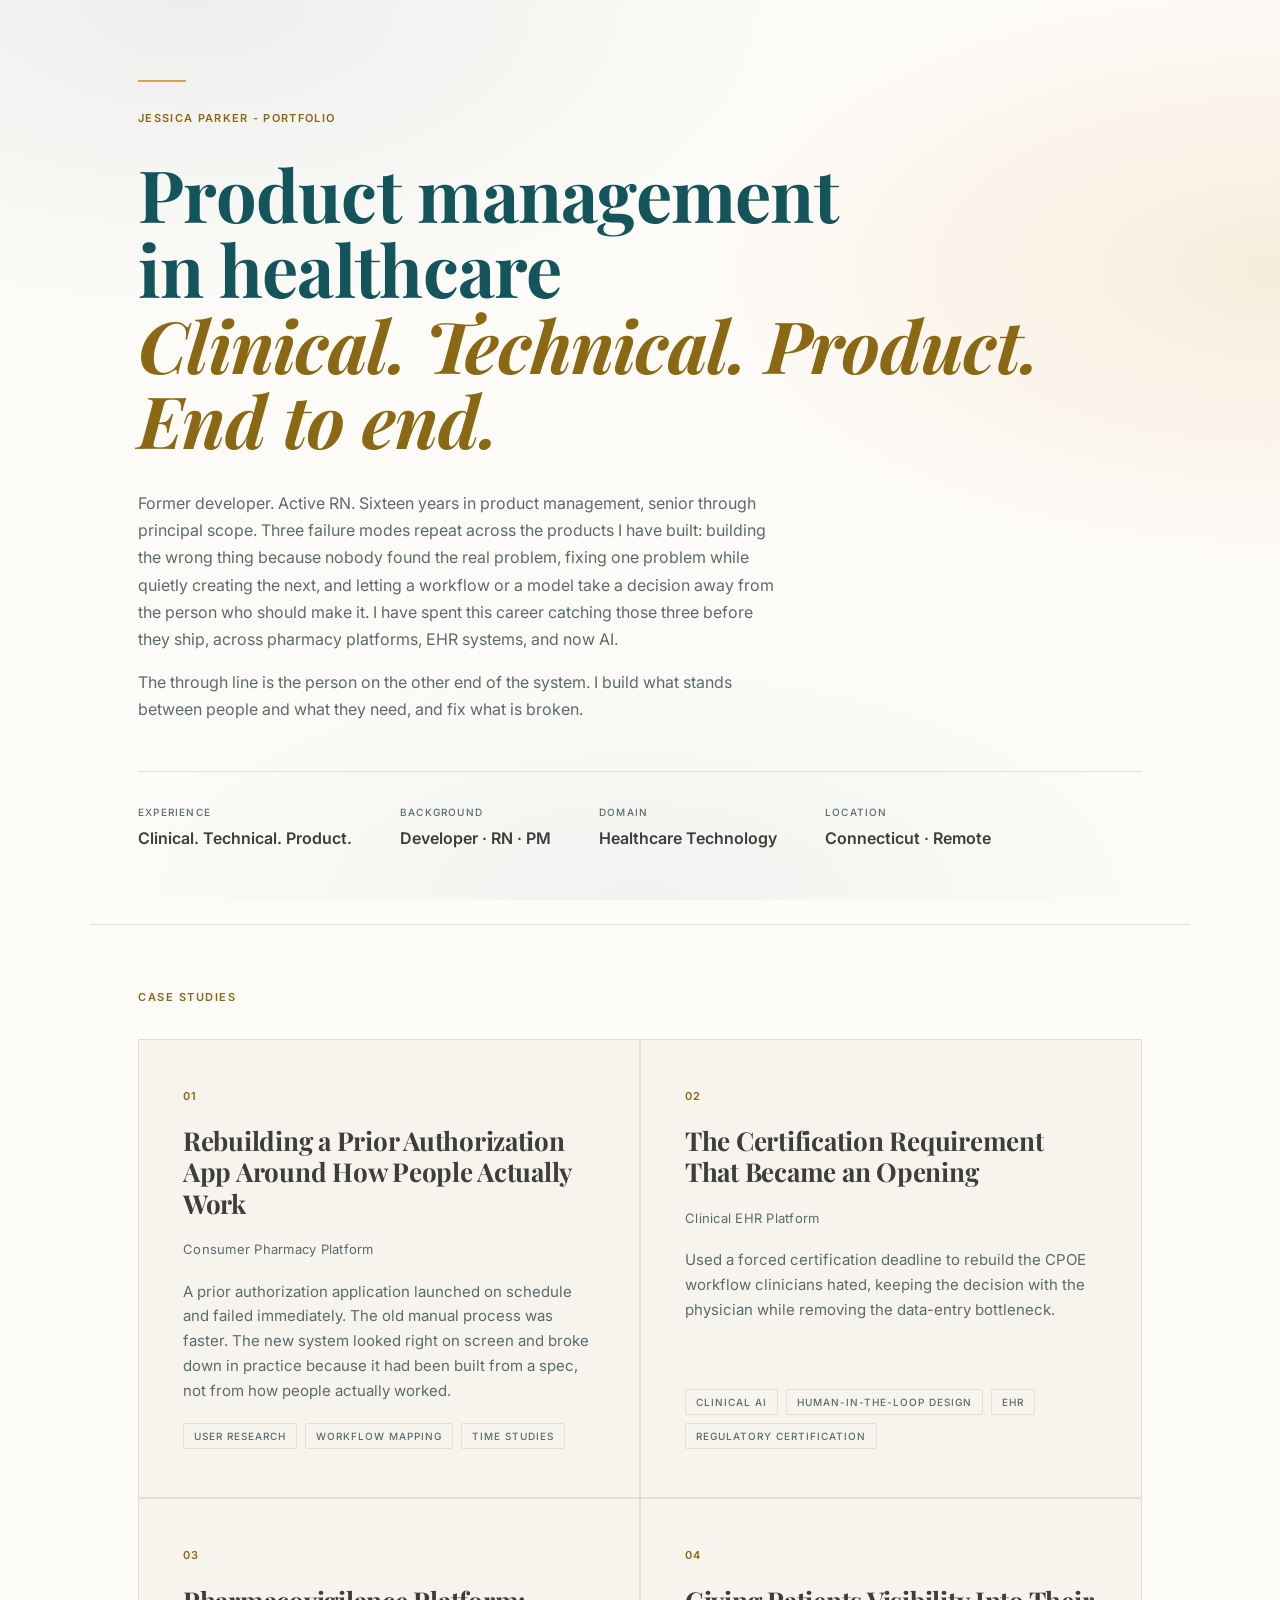
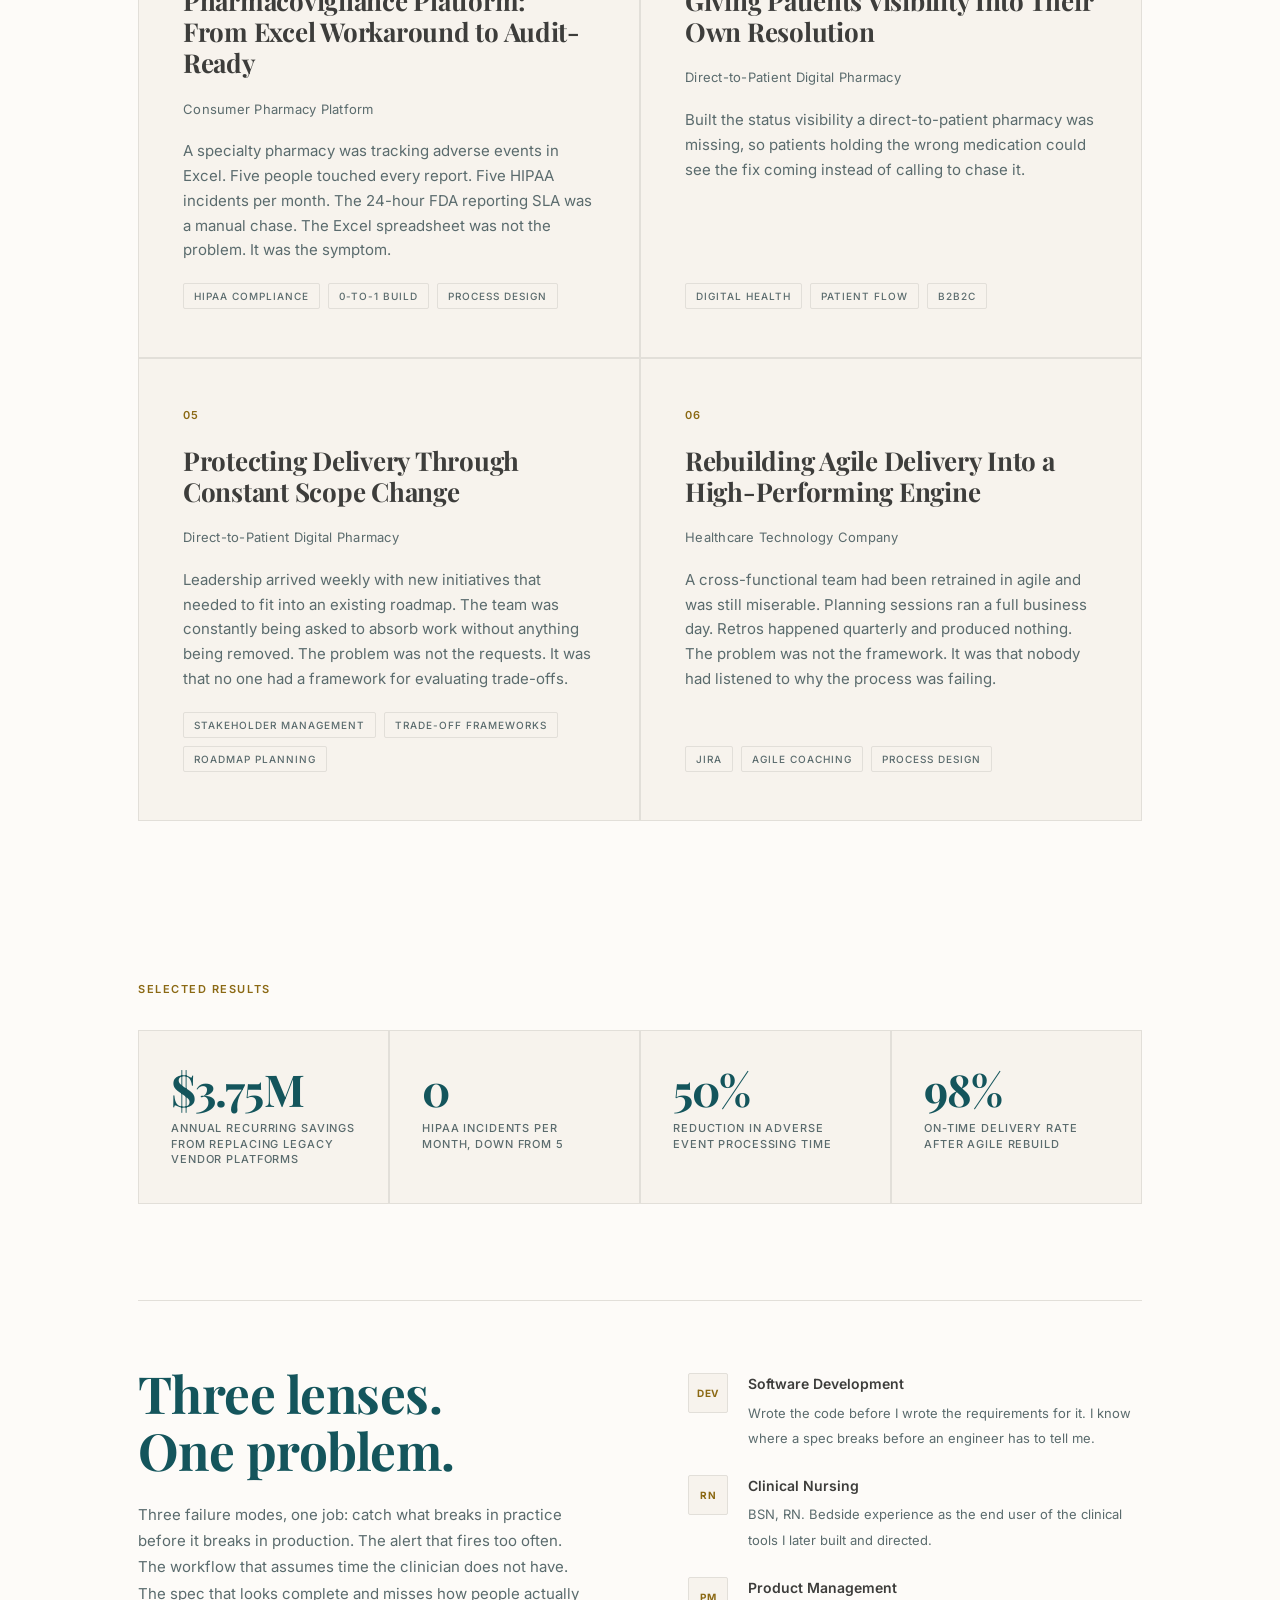
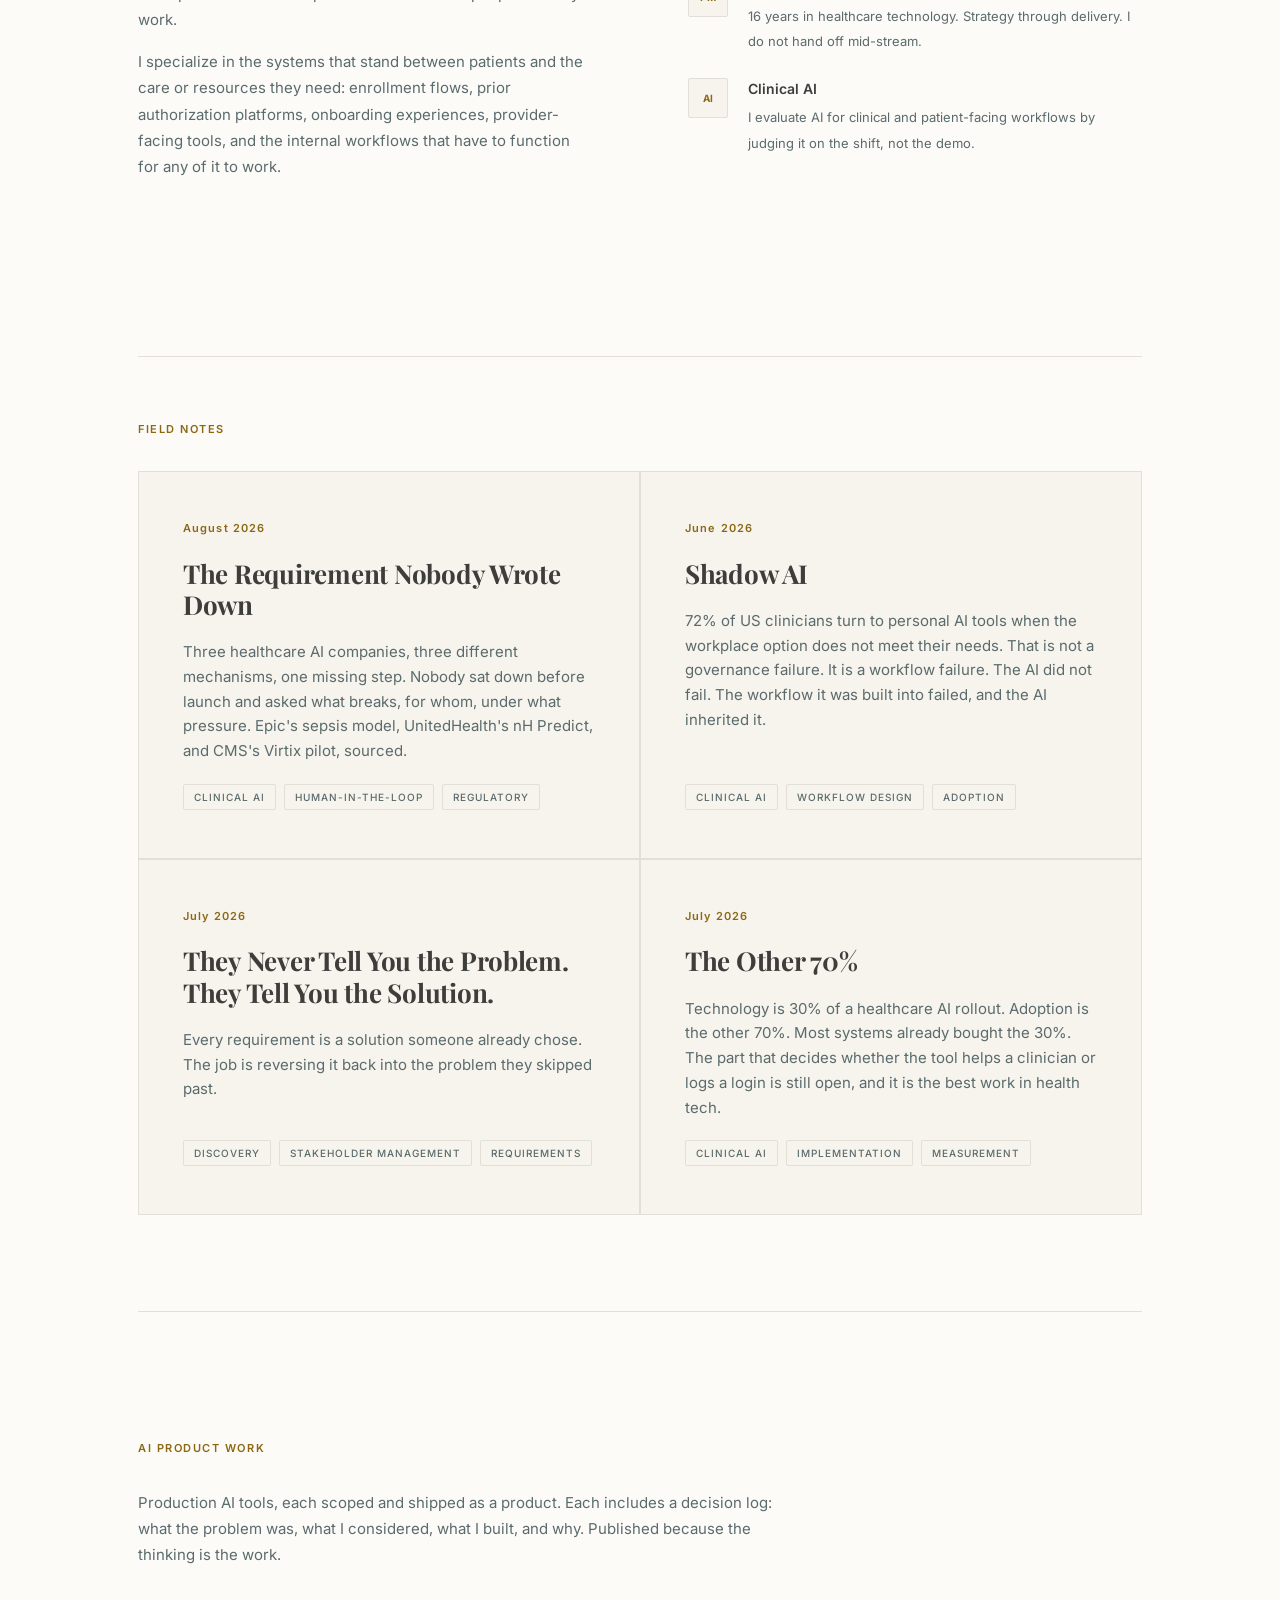
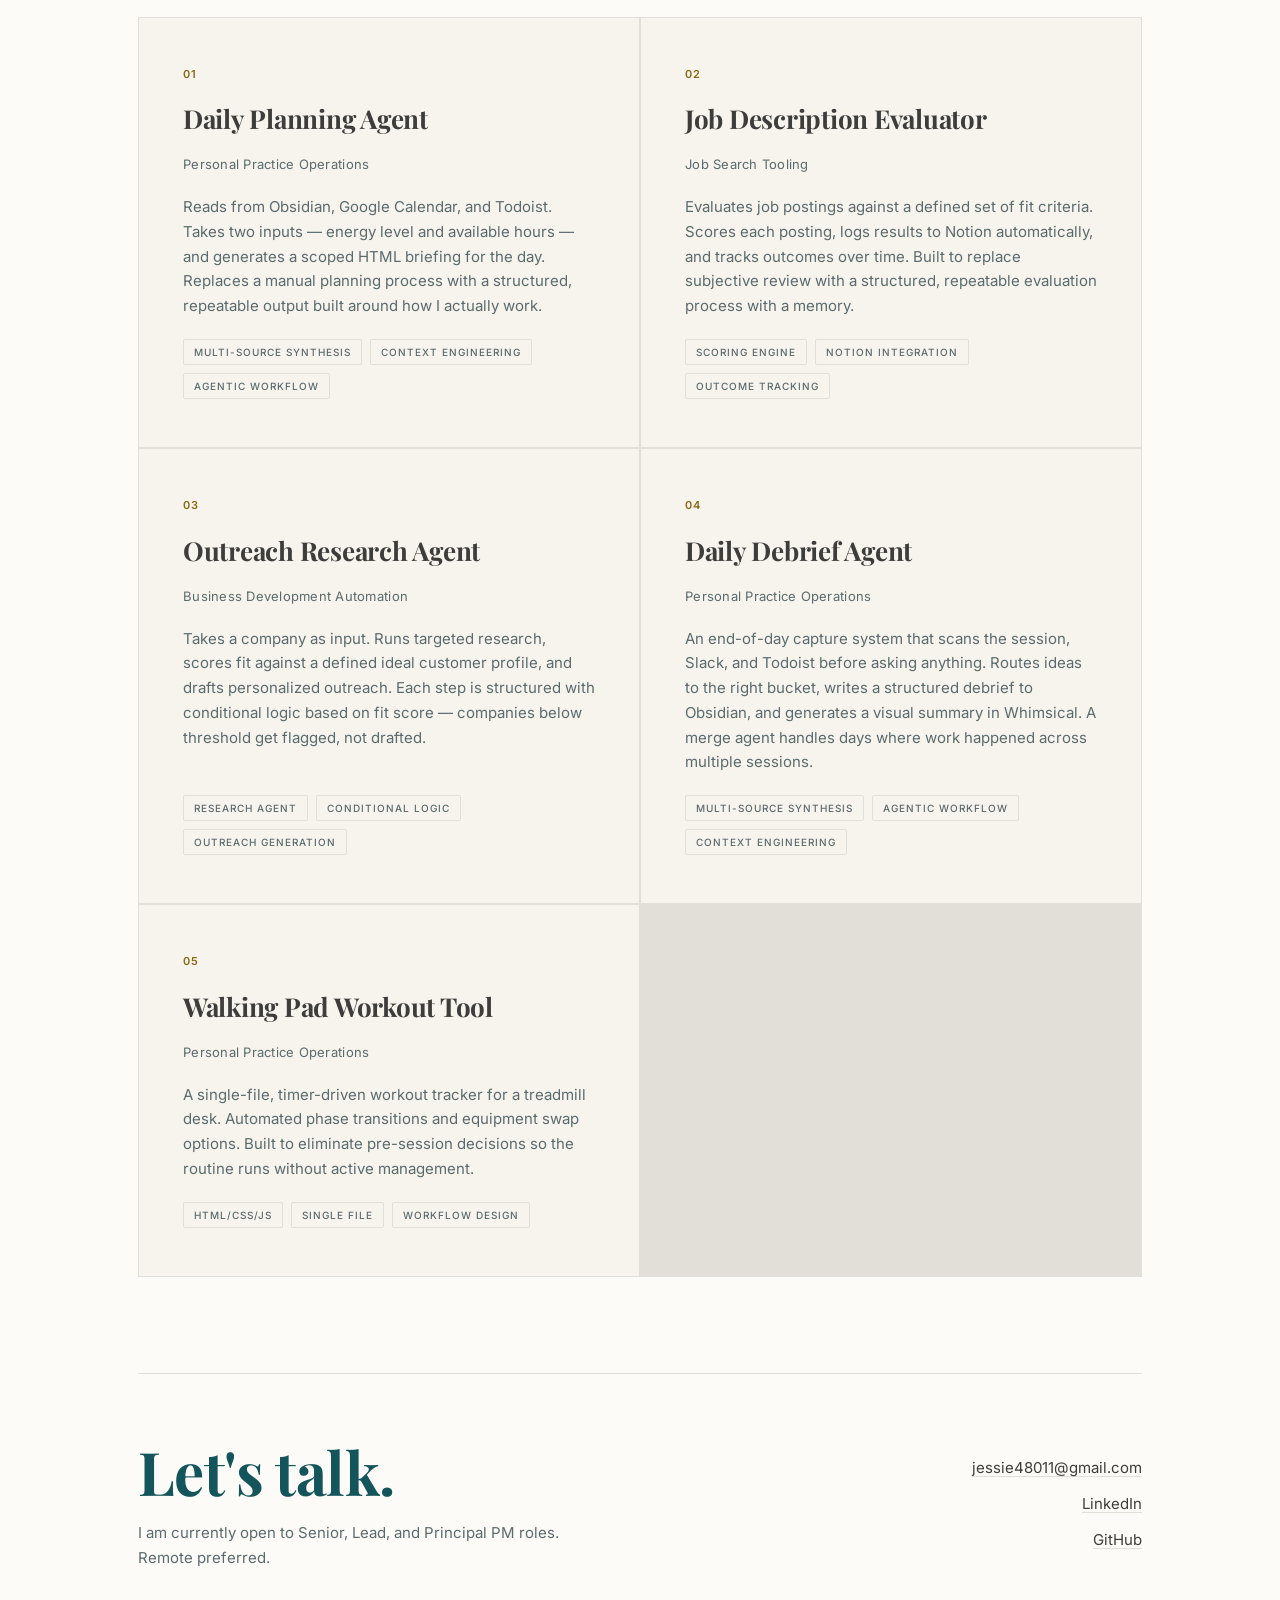
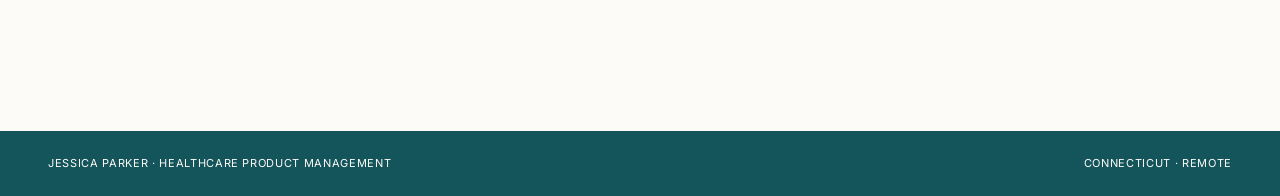
==== commit c66f0e82: "Revise portfolio description for clarity and focus Updated the description of professional experienc" ====
--- a/index.html
+++ b/index.html
@@ -448,8 +448,8 @@
   <p class="header-label">Jessica Parker - Portfolio</p>
   <h1>Product management<br>in healthcare<br><em>Clinical. Technical. Product. End to end.</em></h1>
   <div class="header-body">
-    <p>Former developer. Active RN. Sixteen years in product management, senior through principal scope. Three failure modes repeat across healthcare software: building the wrong thing because nobody found the real problem, fixing one problem while quietly creating the next, and letting a workflow or a model take a decision away from the person who should make it. I have spent this career catching those three before they ship, across pharmacy platforms, EHR systems, and now AI.</p>
-    <p>The through line is patient access. I build the systems that stand between patients and the care they need, and fix the ones that are broken.</p>
+    <p>Former developer. Active RN. Sixteen years in product management, senior through principal scope. Three failure modes repeat across the products I have built: building the wrong thing because nobody found the real problem, fixing one problem while quietly creating the next, and letting a workflow or a model take a decision away from the person who should make it. I have spent this career catching those three before they ship, across pharmacy platforms, EHR systems, and now AI.</p>
+    <p>The through line is the person on the other end of the system. I build what stands between people and what they need, and fix what is broken.</p>
   </div>
   <div class="header-meta">
     <div class="meta-item">
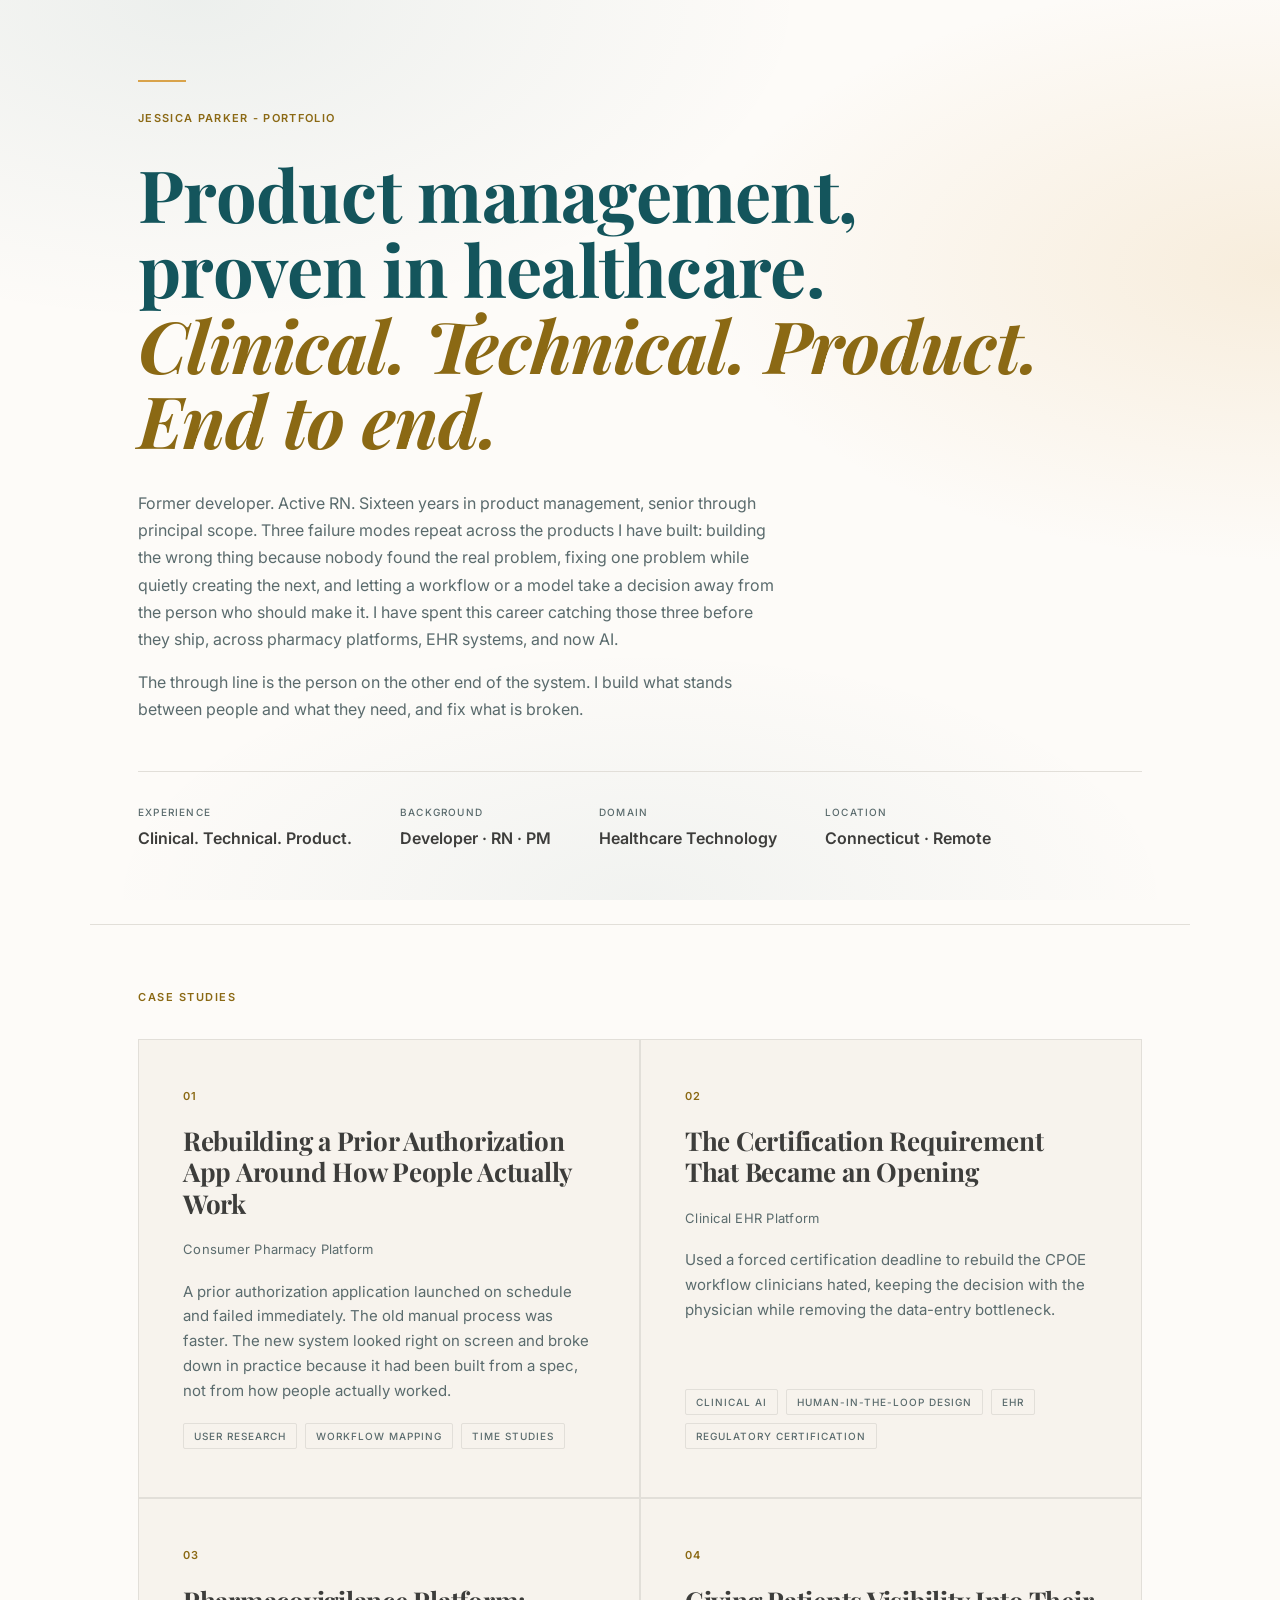
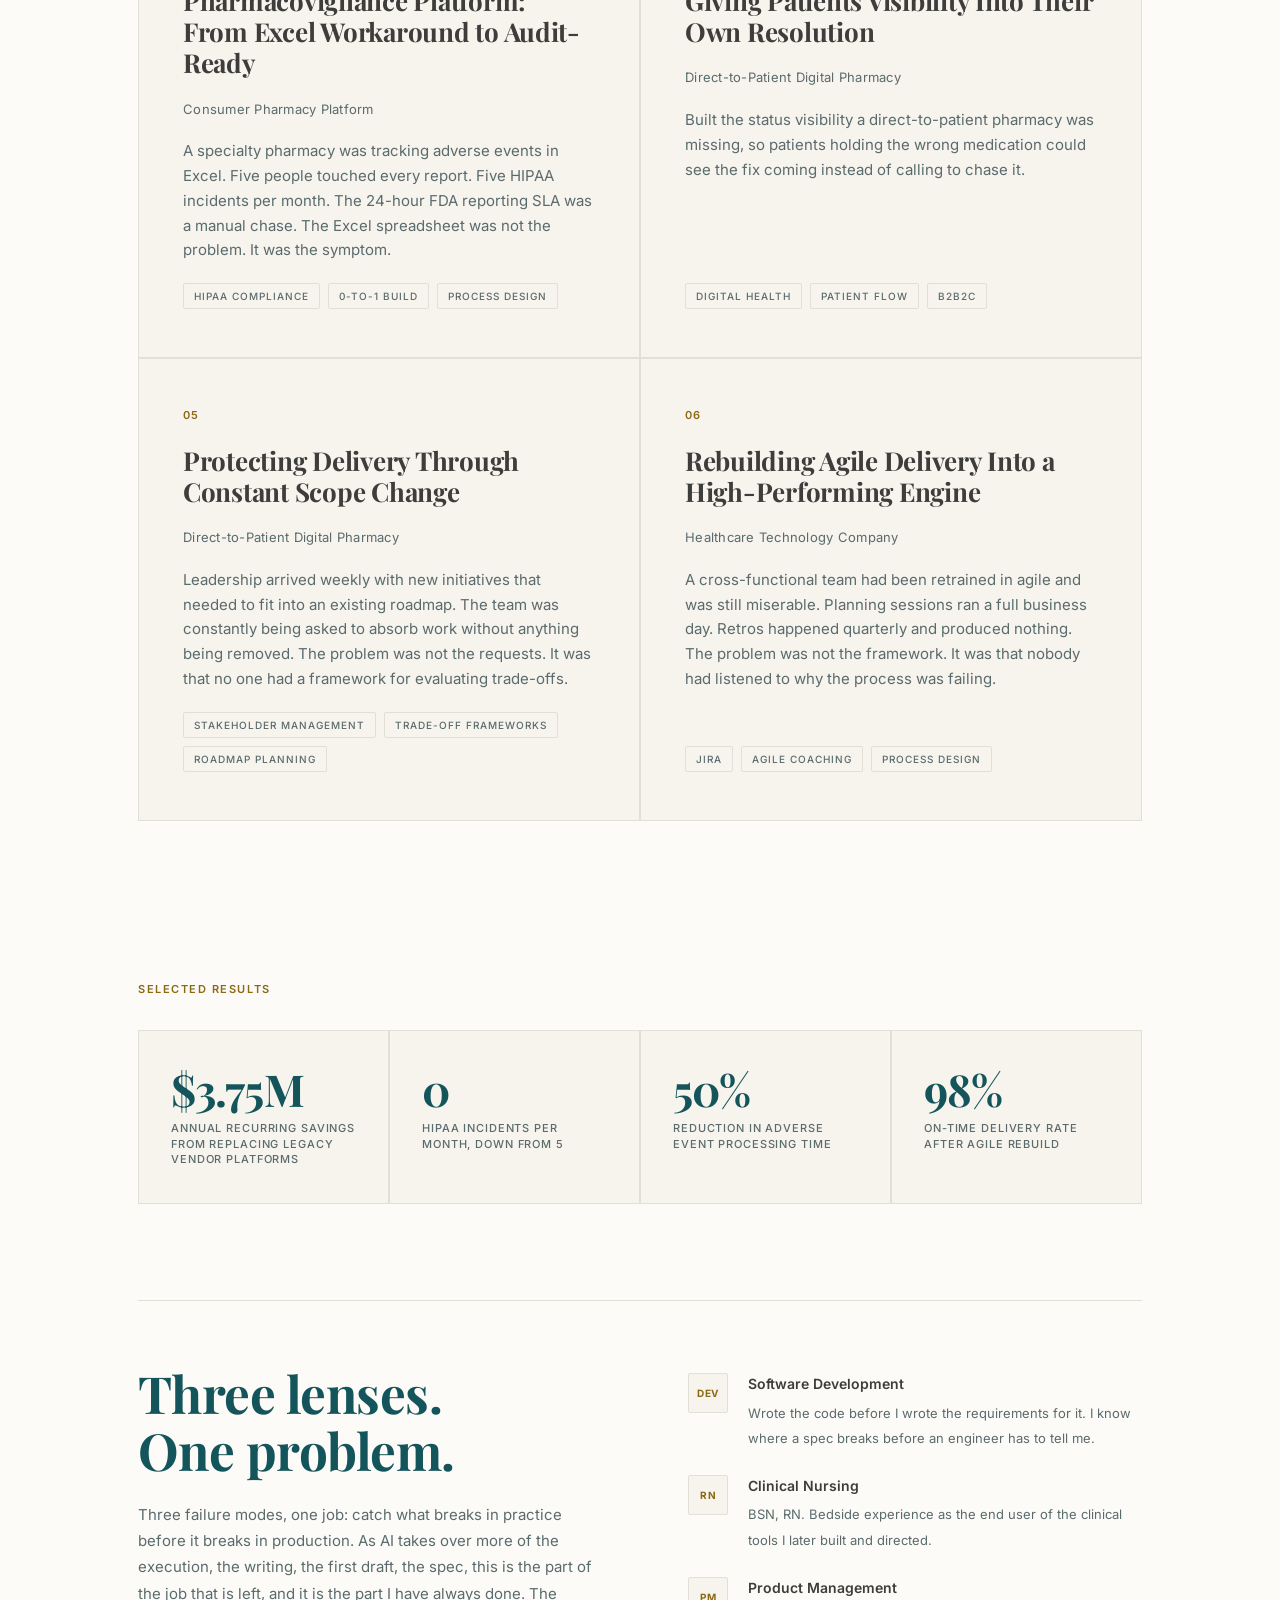
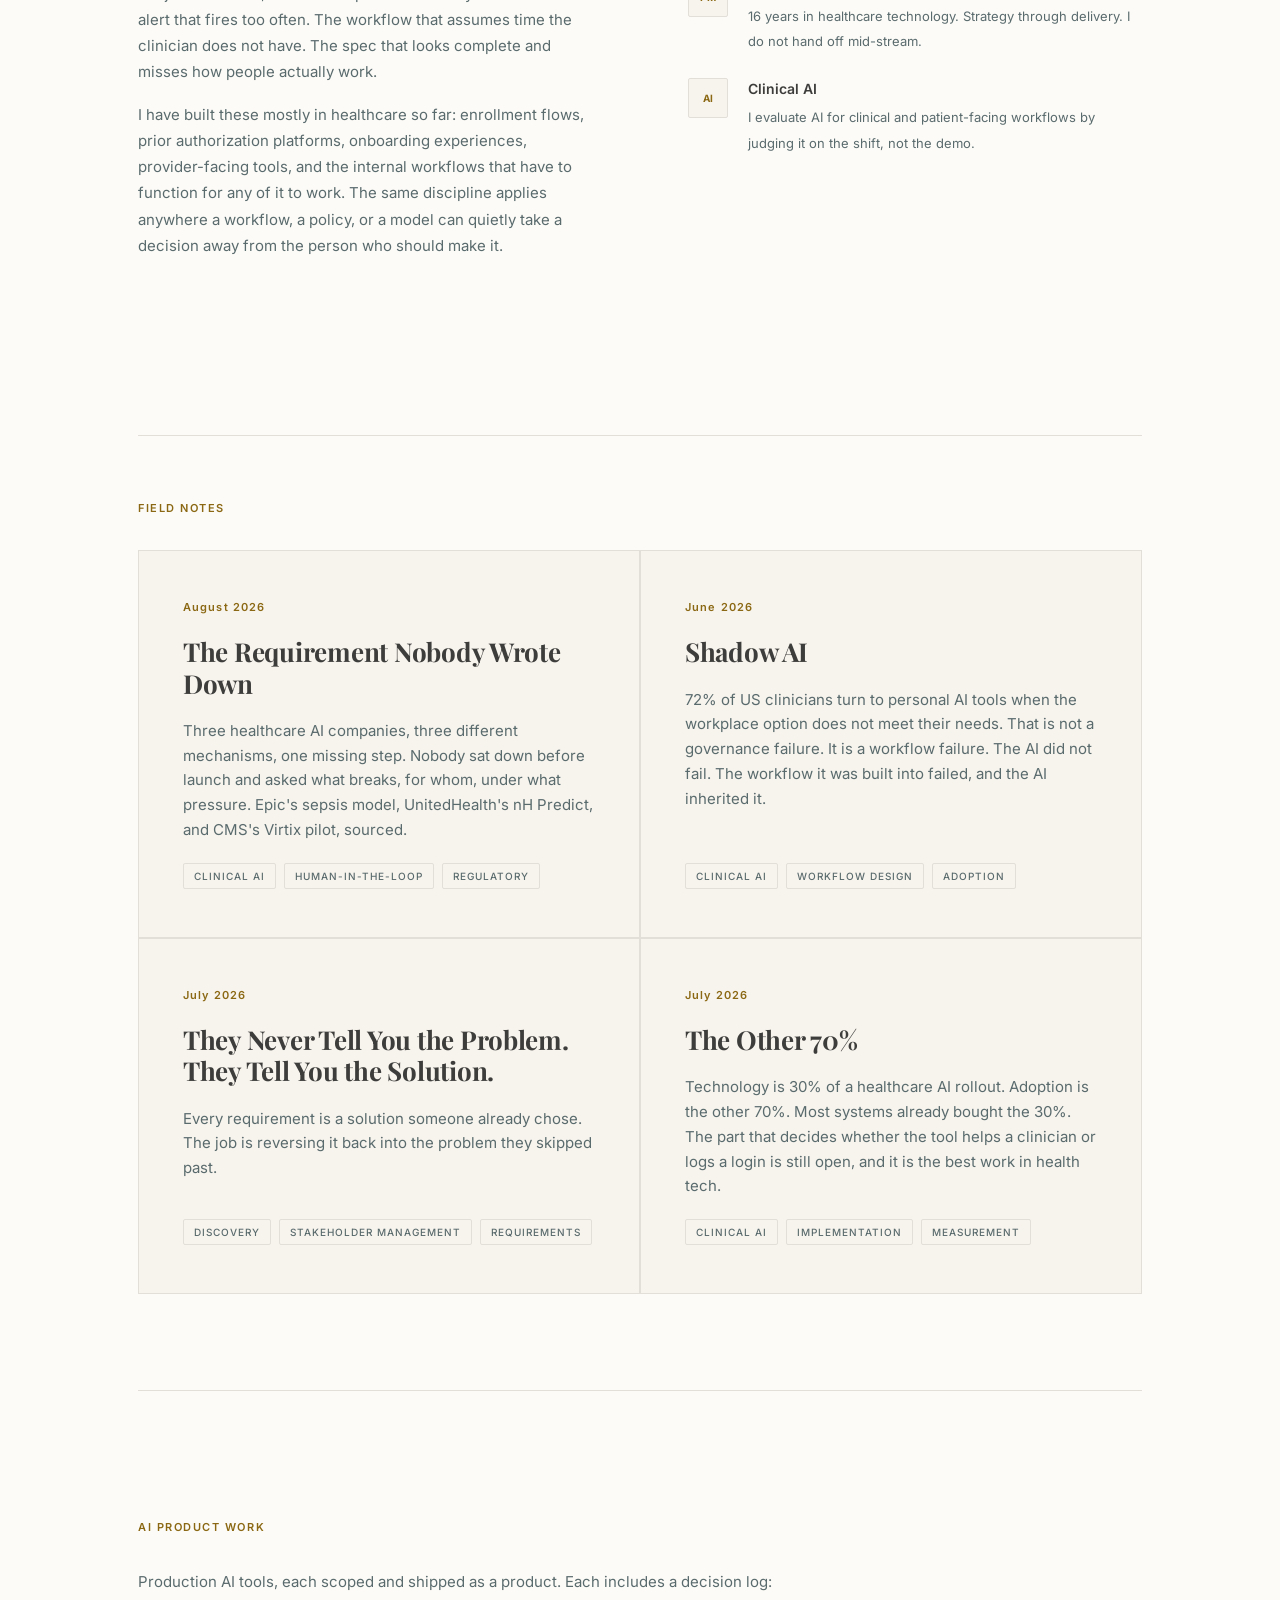
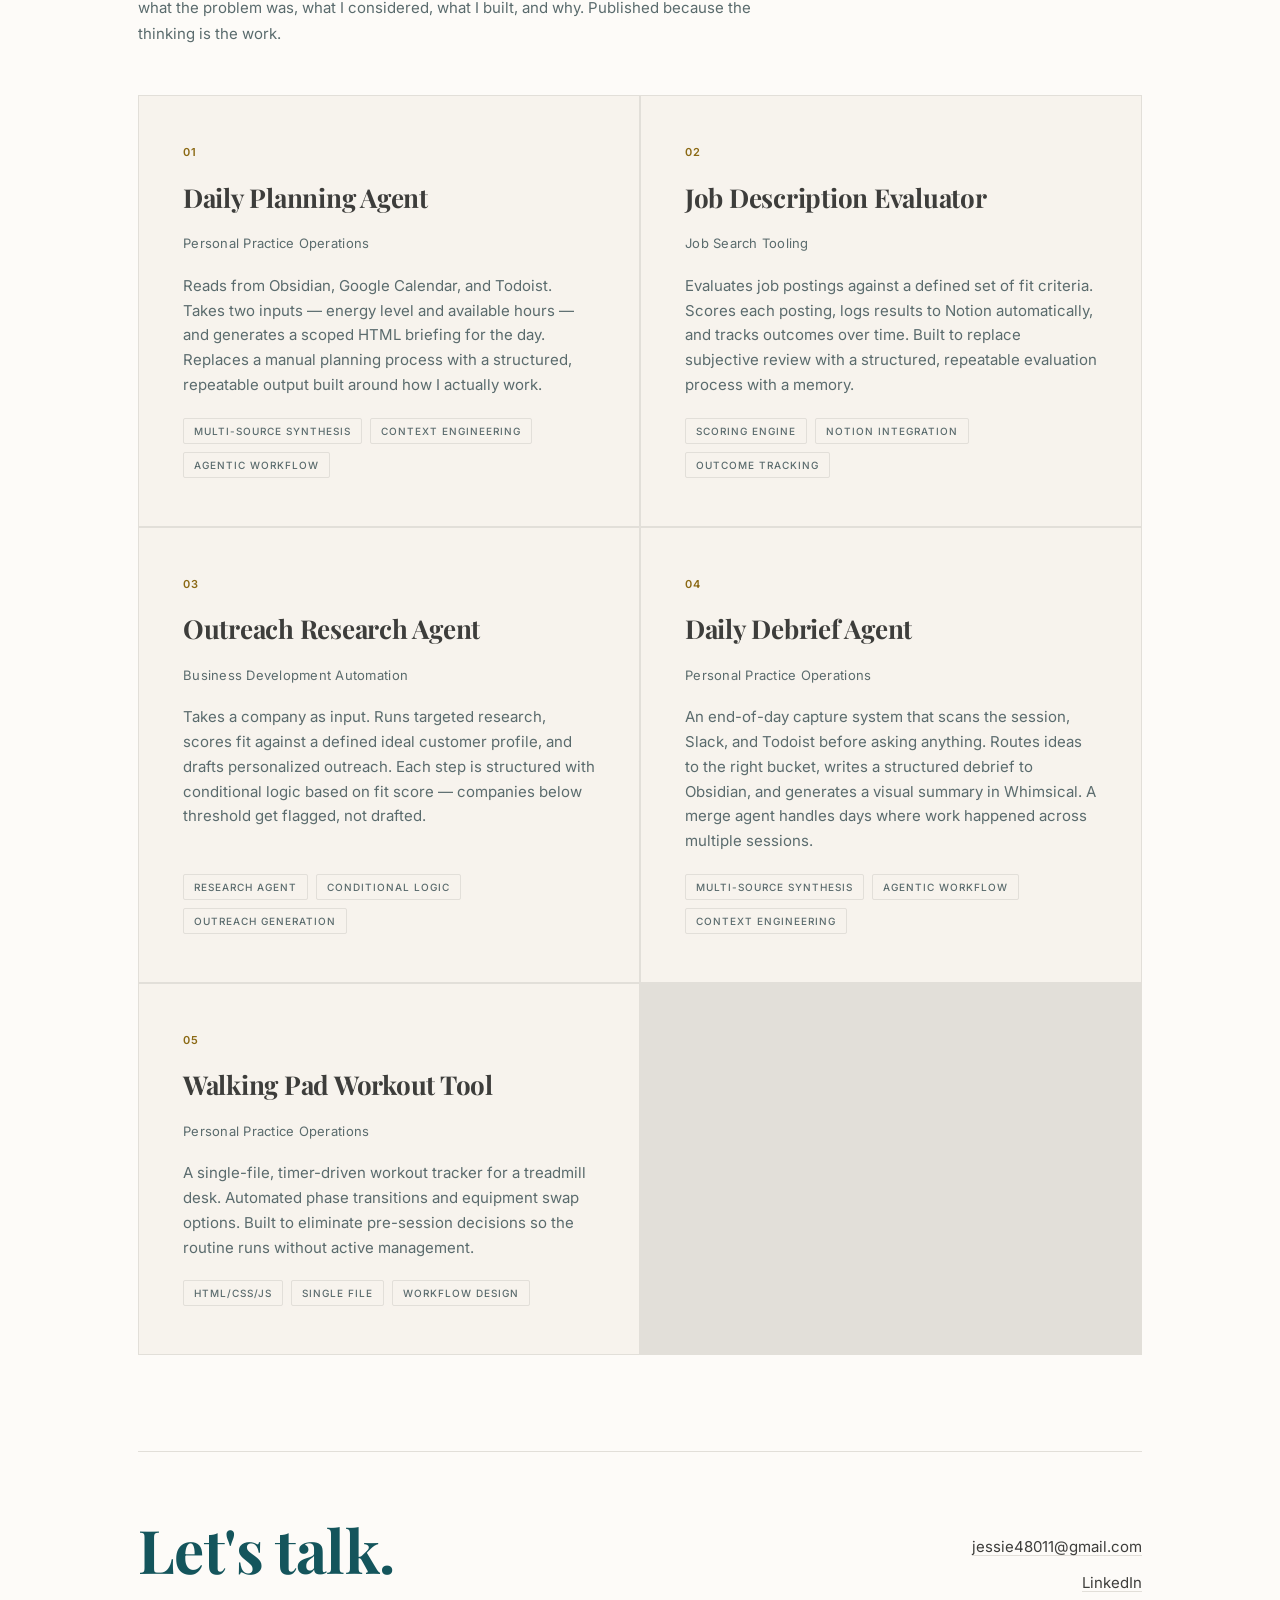
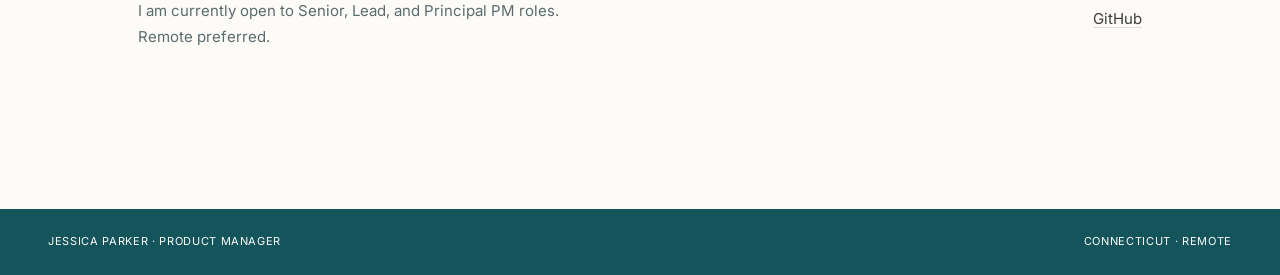
==== commit 5f835097: "Update index.html" ====
--- a/index.html
+++ b/index.html
@@ -3,7 +3,7 @@
 <head>
 <meta charset="UTF-8">
 <meta name="viewport" content="width=device-width, initial-scale=1.0">
-<title>Jessica Parker, Product Manager, Healthcare Technology</title>
+<title>Jessica Parker, Product Manager</title>
 <link rel="preconnect" href="https://fonts.googleapis.com">
 <link rel="stylesheet" href="https://fonts.googleapis.com/css2?family=Playfair+Display:ital,wght@0,400;0,500;0,600;0,700;0,800;1,400;1,700&family=Inter:wght@300;400;500;600&family=DM+Mono:wght@400;500&display=swap">
 <style>
@@ -446,8 +446,8 @@
 <body>
 <header>
   <p class="header-label">Jessica Parker - Portfolio</p>
-  <h1>Product management<br>in healthcare<br><em>Clinical. Technical. Product. End to end.</em></h1>
-  <div class="header-body">
+<h1>Product management,<br>proven in healthcare.<br><em>Clinical. Technical. Product. End to end.</em></h1>
+ <div class="header-body">
     <p>Former developer. Active RN. Sixteen years in product management, senior through principal scope. Three failure modes repeat across the products I have built: building the wrong thing because nobody found the real problem, fixing one problem while quietly creating the next, and letting a workflow or a model take a decision away from the person who should make it. I have spent this career catching those three before they ship, across pharmacy platforms, EHR systems, and now AI.</p>
     <p>The through line is the person on the other end of the system. I build what stands between people and what they need, and fix what is broken.</p>
   </div>
@@ -569,8 +569,8 @@
   <div class="background">
     <div class="background-left">
       <h2>Three lenses.<br>One problem.</h2>
-      <p>Three failure modes, one job: catch what breaks in practice before it breaks in production. The alert that fires too often. The workflow that assumes time the clinician does not have. The spec that looks complete and misses how people actually work.</p>
-      <p>I specialize in the systems that stand between patients and the care or resources they need: enrollment flows, prior authorization platforms, onboarding experiences, provider-facing tools, and the internal workflows that have to function for any of it to work.</p>
+<p>Three failure modes, one job: catch what breaks in practice before it breaks in production. As AI takes over more of the execution, the writing, the first draft, the spec, this is the part of the job that is left, and it is the part I have always done. The alert that fires too often. The workflow that assumes time the clinician does not have. The spec that looks complete and misses how people actually work.</p>
+     <p>I have built these mostly in healthcare so far: enrollment flows, prior authorization platforms, onboarding experiences, provider-facing tools, and the internal workflows that have to function for any of it to work. The same discipline applies anywhere a workflow, a policy, or a model can quietly take a decision away from the person who should make it.</p>
     </div>
     <div class="background-right">
       <div class="credential">
@@ -731,7 +731,7 @@
   </div>
 </main>
 <footer>
-  <span>Jessica Parker · Healthcare Product Management</span>
+  <span>Jessica Parker · Product Manager</span>
   <span>Connecticut · Remote</span>
 </footer>
 </body>
